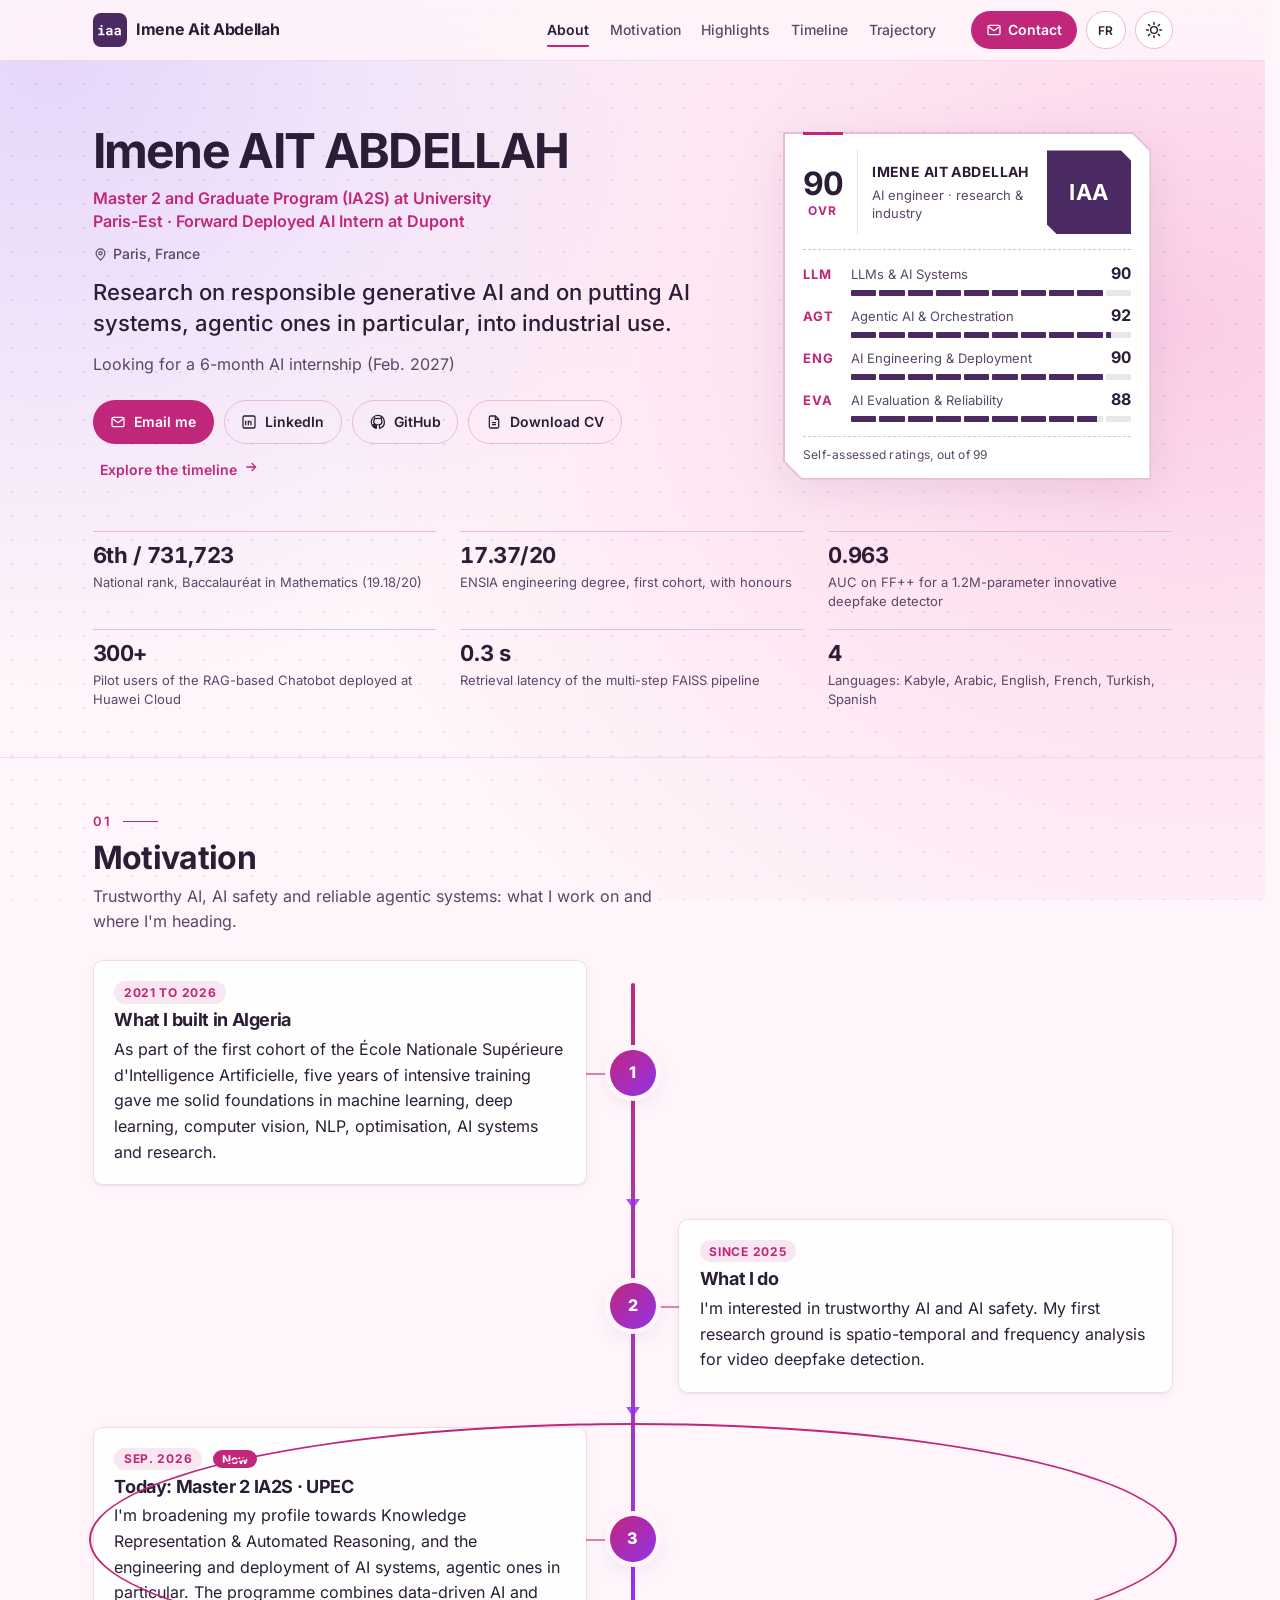
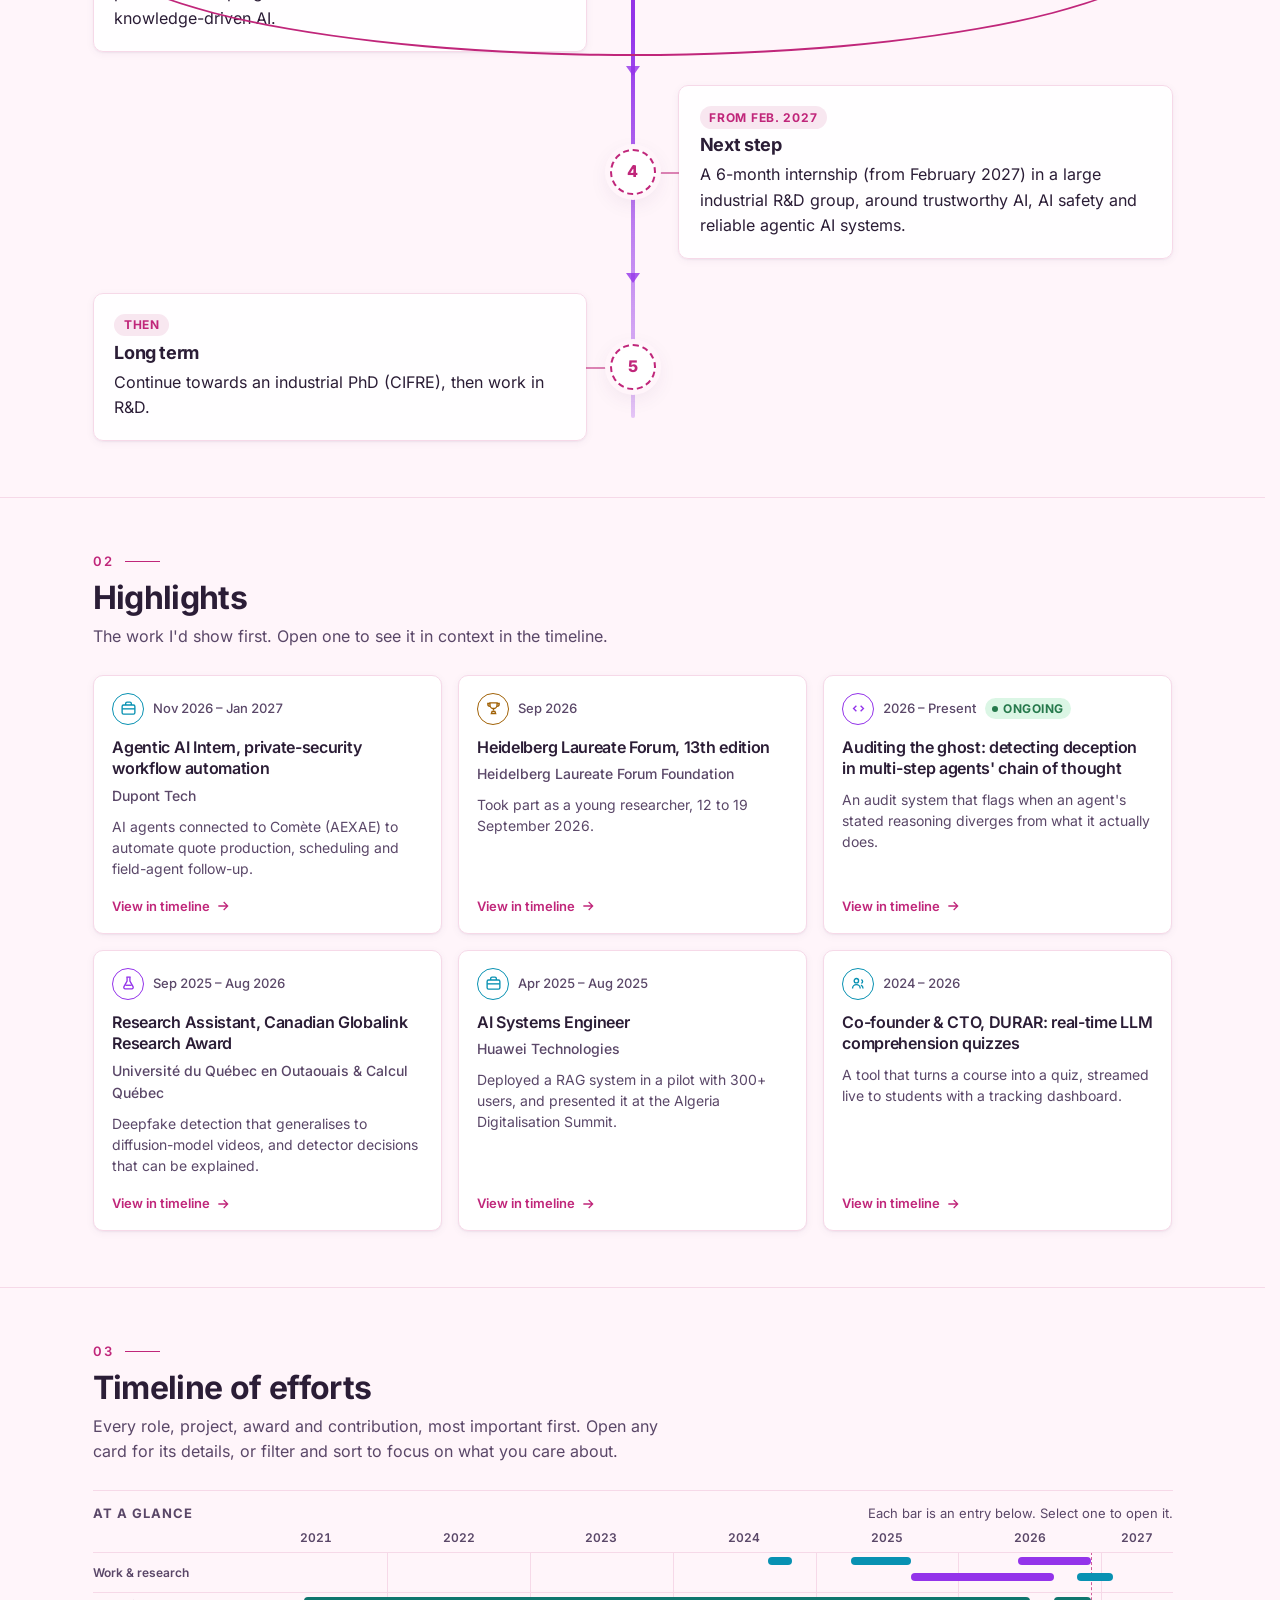
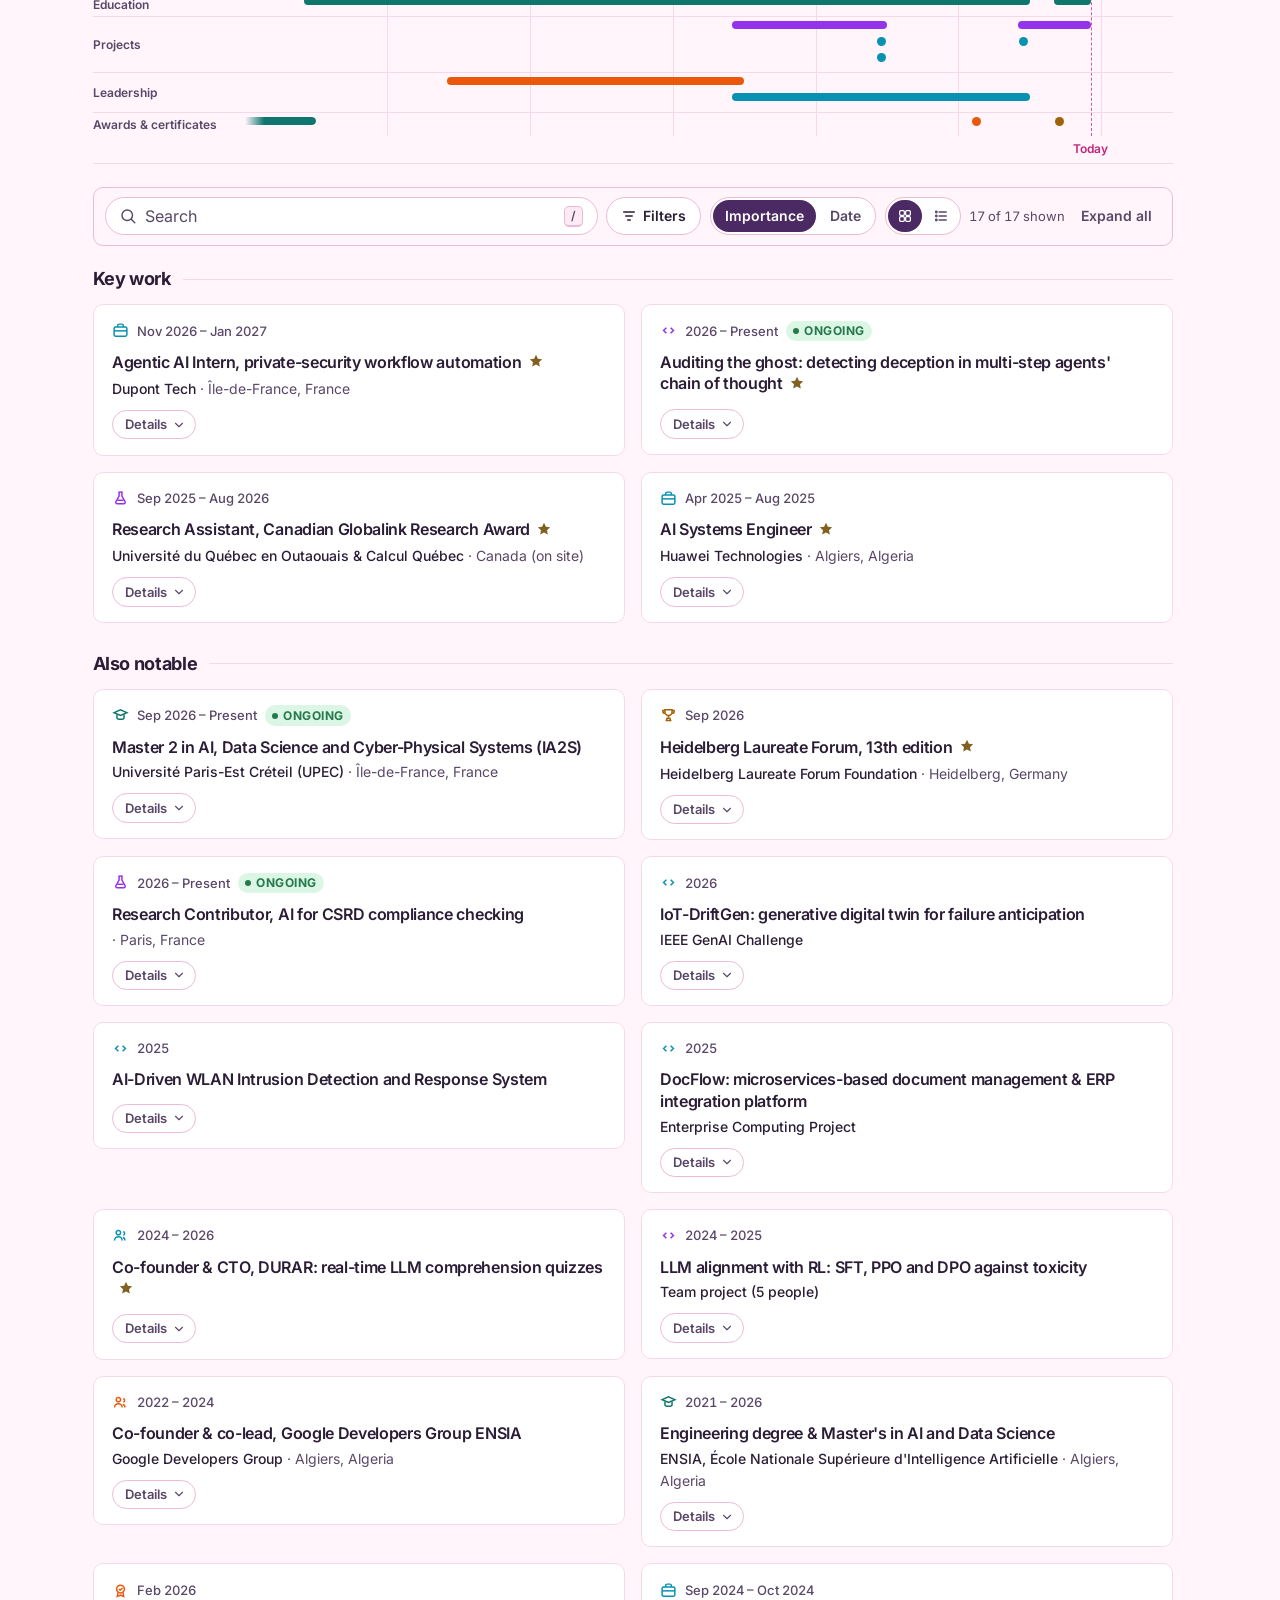
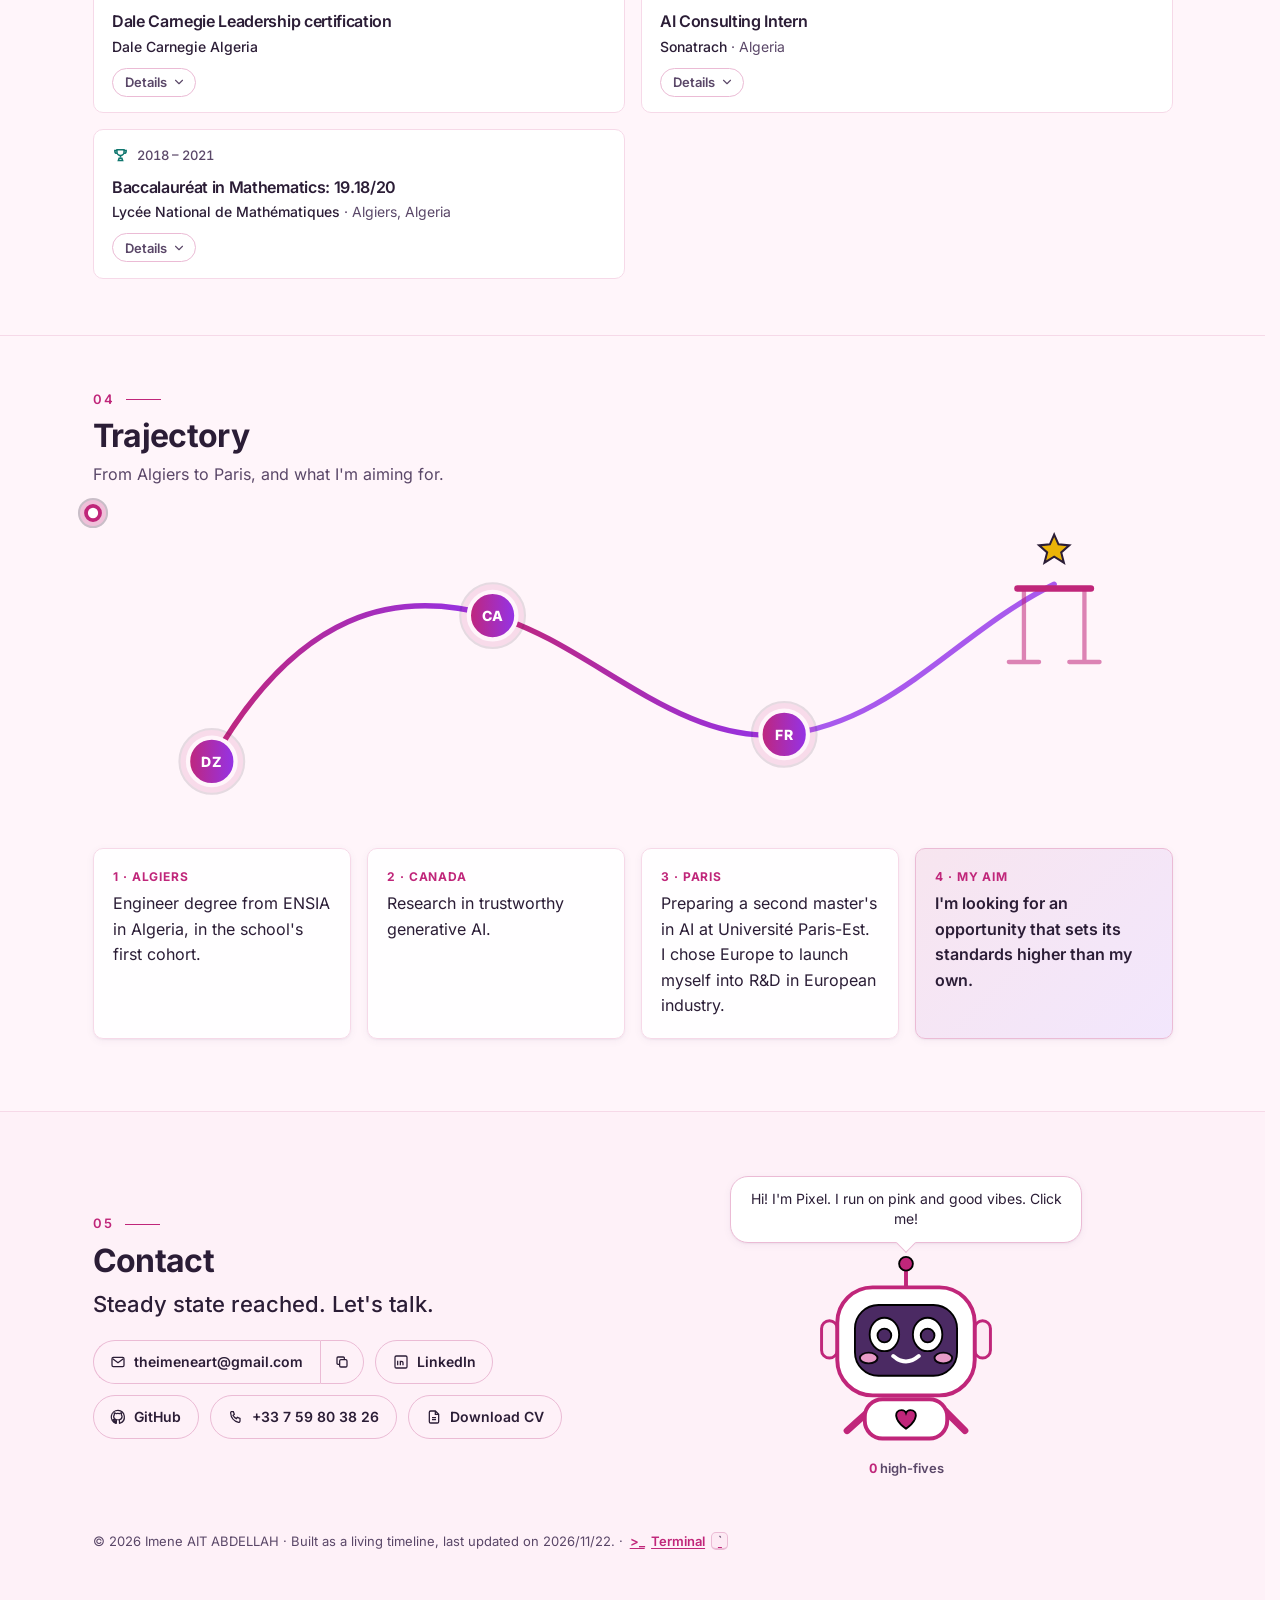
==== index.html @ c581efb2 "first commit" ====
<!DOCTYPE html>
<html lang="en" data-theme="light">
<head>
  <meta charset="UTF-8" />
  <meta name="viewport" content="width=device-width, initial-scale=1.0" />
  <!-- Tab title and search description: written by tools/build.mjs from
       profile.pageTitle / pageDescription in data.js (app.js swaps in the
       French pair when the page is shown in French). -->
  <!-- build:meta -->
  <title>Imene Ait Abdellah · AI Research Engineer</title>
  <meta name="description" content="AI research engineer (Graduate & first Class of @ENSIA) and Master 2 IA2S student at @UPEC, working on visual deceptive AI (Deepfake detection) for social impact, RAG in production and agentic AI for industrial use. Looking for a 6-month internship from February 2027." />
  <!-- /build:meta -->
  <meta name="author" content="Imene Ait Abdellah" />
  <meta name="color-scheme" content="light dark" />
  <meta name="theme-color" id="meta-theme-color" content="#fff5fa" />
  <!-- One indexable URL: the French view (?lang=fr, or a saved preference) is
       the same page translated in place by app.js, so it isn't declared as a
       separate hreflang alternate; its content isn't in the HTML. -->
  <link rel="canonical" href="https://imeneait.github.io/" />

  <!-- Open Graph / link preview (shows when shared with recruiters).
       og:image must be an ABSOLUTE url, because crawlers don't resolve relative paths.
       og-cover.png is made from tools/og-cover.html (see the README). -->
  <meta property="og:type" content="profile" />
  <meta property="og:site_name" content="Imene Ait Abdellah" />
  <meta property="og:url" content="https://imeneait.github.io/" />
  <meta property="og:title" content="Imene Ait Abdellah · AI Engineer,  Master 2 and Graduate Program (IA2S) at University Paris-Est" />
  <meta property="og:description" content="AI engineer working on deepfake detection, RAG in production and agentic AI. An interactive, filterable timeline of research, engineering, leadership and academic work." />
  <meta property="og:image" content="https://imeneait.github.io/assets/images/og-cover.png" />
  <meta property="og:image:width" content="1200" />
  <meta property="og:image:height" content="630" />
  <meta property="og:image:alt" content="Imene Ait Abdellah, AI engineer" />
  <meta property="og:locale" content="en_US" />
  <meta name="twitter:card" content="summary_large_image" />
  <meta name="twitter:title" content="Imene Ait Abdellah · AI Engineer, Master 2 and Graduate Program (IA2S) at University Paris-Est" />
  <meta name="twitter:description" content="AI engineer working on deepfake detection, RAG in production and agentic AI. An interactive, filterable timeline of research, engineering, leadership and academic work." />
  <meta name="twitter:image" content="https://imeneait.github.io/assets/images/og-cover.png" />

  <!-- Structured data for search engines (schema.org Person, WebSite and
       ProfilePage), written by tools/build.mjs from data.js -->
  <!-- build:jsonld -->
  <script type="application/ld+json">
  {
    "@context": "https://schema.org",
    "@graph": [
      {
        "@type": "WebSite",
        "@id": "https://imeneait.github.io/#website",
        "url": "https://imeneait.github.io/",
        "name": "Imene Ait Abdellah",
        "description": "AI engineer (ENSIA, first cohort) and Master 2 IA2S student at Université Paris-Est, working on deepfake detection, RAG in production and agentic AI. Looking for a 6-month internship from February 2027.",
        "inLanguage": "en",
        "publisher": {
          "@id": "https://imeneait.github.io/#person"
        }
      },
      {
        "@type": "ProfilePage",
        "@id": "https://imeneait.github.io/#profile",
        "url": "https://imeneait.github.io/",
        "name": "Imene Ait Abdellah · AI Research Engineer"
        "inLanguage": "en",
        "isPartOf": {
          "@id": "https://imeneait.github.io/#website"
        },
        "mainEntity": {
          "@id": "https://imeneait.github.io/#person"
        },
        "dateModified": "2026-11-22T00:00:00+01:00"
      },
      {
        "@type": "Person",
        "@id": "https://imeneait.github.io/#person",
        "name": "Imene Ait Abdellah",
        "url": "https://imeneait.github.io/",
        "image": "https://imeneait.github.io/assets/images/profile.jpg",
        "jobTitle": "Early Career AI research Engineer with big ambitions, giant dreams",
        "description": "Research on responsible generative AI and on putting AI systems, agentic ones in particular, into industrial use. Deepfake detection, production RAG pipelines and auditing of multi-step agents.",
        "email": "mailto:theimeneart@gmail.com",
        "telephone": "+33 7 59 80 38 26",
        "address": {
          "@type": "PostalAddress",
          "addressLocality": "Paris",
          "addressCountry": "France"
        },
        "alumniOf": [
          {
            "@type": "EducationalOrganization",
            "name": "Université Paris-Est Créteil (UPEC)"
          },
          {
            "@type": "EducationalOrganization",
            "name": "ENSIA, École Nationale Supérieure d'Intelligence Artificielle"
          }
        ],
        "knowsAbout": [
          "LLM fine-tuning (SFT, LoRA/QLoRA)",
          "RL for LLMs (GRPO, PPO, DPO, RLHF, reward functions)",
          "Hugging Face (TRL, PEFT, Transformers)",
          "Few-shot & zero-shot learning",
          "Transfer learning",
          "LangChain",
          "LangGraph",
          "MCP",
          "Self-correction",
          "Azure AI",
          "LLM-as-a-judge",
          "Benchmarking",
          "AUC-ROC / PR",
          "Business KPIs",
          "Concept drift",
          "Adversarial testing",
          "Python",
          "PyTorch",
          "Java",
          "C++/CUDA",
          "Kubernetes",
          "Docker",
          "GitHub Actions",
          "GitLab CI",
          "Hadoop",
          "SQL",
          "MLflow"
        ],
        "sameAs": [
          "https://www.linkedin.com/in/imene-ait-abdellah",
          "https://github.com/imeneait"
        ]
      }
    ]
  }
  </script>
  <!-- /build:jsonld -->

  <!-- Inline SVG favicon (no external file needed): the same "iaa" mark as the header -->
  <link rel="icon" href="data:image/svg+xml,%3Csvg xmlns='http://www.w3.org/2000/svg' viewBox='0 0 100 100'%3E%3Crect width='100' height='100' rx='22' fill='%231b2a4a'/%3E%3Ctext x='50' y='63' font-family='Consolas,Menlo,monospace' font-size='36' font-weight='700' fill='%23ffffff' text-anchor='middle'%3EIAA%3C/text%3E%3C/svg%3E" />

  <!-- Fonts: Roboto Mono (headings, numbers, labels) and Roboto (body text),
       self-hosted in assets/fonts/ (declared in styles.css). Preloading them
       lets the text settle on the right font sooner. -->
  <link rel="preload" href="assets/fonts/inter-latin-wght.woff2" as="font" type="font/woff2" crossorigin />

  <link rel="stylesheet" href="assets/css/styles.css" />

  <!-- Set saved theme before first paint to avoid a flash. Also marks the page
       as scripted: "js" hides the controls that need JavaScript only when it's
       off, and "app-pending" keeps the page body unpainted until app.js has
       rendered it (no layout shift; app.js removes it, styles.css has a 3s
       backstop). -->
  <script>
    (function () {
      document.documentElement.classList.add("js", "app-pending");
      try {
        var t = localStorage.getItem("theme") ||
          (window.matchMedia("(prefers-color-scheme: dark)").matches ? "dark" : "light");
        document.documentElement.setAttribute("data-theme", t);
        var m = document.getElementById("meta-theme-color");
        if (m) m.setAttribute("content", t === "dark" ? "#0d1220" : "#fff5fa");
      } catch (e) {}
    })();
  </script>

  <!-- Intro splash (#splash, first thing in <body>): decided here, before first
       paint, so the page never flashes before it. It plays on the first page
       view of a browser session only, never under reduced motion, never for
       crawlers, and never without JavaScript (it stays [hidden]). The timers
       below are the hard stop: the splash is gone after 4s whatever else fails. -->
  <script>
    (function () {
      var d = document.documentElement, ended = false;
      try {
        if (sessionStorage.getItem("ecs-intro") ||
            window.matchMedia("(prefers-reduced-motion: reduce)").matches ||
            document.visibilityState === "hidden" ||
            /bot|crawl|spider|slurp|preview|lighthouse|pagespeed|headless/i.test(navigator.userAgent)) return;
        sessionStorage.setItem("ecs-intro", "1");
      } catch (e) { return; }   // no session storage: skip it rather than replay it on every page
      d.classList.add("splash-on");
      function cleanup() {
        d.classList.remove("splash-on", "splash-out", "splash-flying");
        var held = document.querySelectorAll("[data-splash-inert]");
        for (var i = 0; i < held.length; i++) { held[i].inert = false; held[i].removeAttribute("data-splash-inert"); }
        var s = document.getElementById("splash");
        if (s && s.parentNode) s.parentNode.removeChild(s);
      }
      // Ends the intro: at once (now), by flying the mark into the header
      // (`fly` is part 2's flight, about .75s; it returns false if it can't
      // run), or with a short fade (about .45s). app.js listens for
      // "ecs:intro-end" to deal the player card in.
      window.ecsIntroEnd = function (now, fly) {
        if (ended) { if (now) cleanup(); return; }
        ended = true;
        var s = document.getElementById("splash"), flying = false;
        d.classList.add("splash-out");
        if (!now && s && fly) { try { flying = !!fly(cleanup); } catch (e) {} }
        try { document.dispatchEvent(new CustomEvent("ecs:intro-end", { detail: { flying: flying } })); } catch (e) {}
        if (flying) return;
        if (now || !s) { cleanup(); return; }
        s.classList.add("is-leaving");
        setTimeout(cleanup, 450);
      };
      setTimeout(function () { try { window.ecsIntroEnd(true); } catch (e) {} cleanup(); }, 4000);
    })();
  </script>
</head>
<body class="page-home">
  <!-- Intro splash: "ecs" in Roboto Mono Bold, as vector outlines (so it can't
       flash a fallback font), drawn, filled and extruded by CSS (styles.css,
       "Intro splash"), then flown into the header's brand mark (the script at
       the end of <body>). Removed from the page once it has played. -->
  <div class="splash" id="splash" role="img" aria-label="Imene Ait Abdellah" hidden>
    <div class="sp-bg" aria-hidden="true"></div>
    <svg class="sp-art" viewBox="-31 -18 368 172" aria-hidden="true" focusable="false">
      <defs>
        <path id="sp-e" pathLength="1" d="M17.9 22V40.9H43.5V93.2H17.9V112H91.2V93.2H66.9V22ZM41.8 -1Q41.8 1.6 42.8 3.9Q43.8 6.2 45.5 7.8Q47.2 9.4 49.7 10.4Q52.2 11.3 55.1 11.3Q61.3 11.3 64.9 7.8Q68.5 4.4 68.5 -1Q68.5 -6.4 64.9 -9.9Q61.3 -13.4 55.1 -13.4Q52.2 -13.4 49.7 -12.4Q47.2 -11.5 45.5 -9.9Q43.8 -8.3 42.8 -6Q41.8 -3.7 41.8 -1Z"/>
        <path id="sp-c" pathLength="1" d="M170.2 112H193.6V110.6Q191.9 107.2 191 102.4Q190.1 97.7 190.1 90.5V51.9Q190.1 44 187.2 38.1Q184.2 32.1 179.1 28.2Q173.9 24.3 166.9 22.3Q159.9 20.3 151.7 20.3Q142.7 20.3 135.6 22.6Q128.6 24.9 123.8 28.8Q118.9 32.7 116.3 37.9Q113.8 43 113.8 48.8H136.9Q136.9 46.4 137.6 44.4Q138.3 42.4 139.8 41Q141.5 39.4 144.1 38.5Q146.8 37.6 150.5 37.6Q154.6 37.6 157.7 38.7Q160.9 39.7 162.9 41.6Q164.9 43.5 165.9 46Q166.9 48.5 166.9 51.7V57H154Q144.1 57 136.4 58.8Q128.7 60.6 123.4 64Q117.6 67.7 114.7 73.5Q111.8 79.3 111.8 86.8Q111.8 92.6 114.1 97.6Q116.5 102.5 120.6 106.1Q124.8 109.7 130.5 111.7Q136.3 113.7 143.2 113.7Q147.5 113.7 151.1 112.9Q154.8 112.1 157.9 110.7Q160.9 109.3 163.4 107.5Q165.9 105.7 167.8 103.6Q168.2 106 168.8 108.2Q169.4 110.3 170.2 112ZM148.1 95.8Q144.9 95.8 142.4 95Q140 94.2 138.3 92.9Q136.7 91.5 135.8 89.4Q134.9 87.4 134.9 85Q134.9 81.9 136.1 79.3Q137.2 76.6 139.7 74.7Q142.1 72.9 145.9 71.9Q149.7 70.8 155.1 70.8H166.9V86.3Q165.9 88 164.2 89.7Q162.4 91.5 160 92.8Q157.6 94.1 154.6 94.9Q151.6 95.8 148.1 95.8Z"/>
        <path id="sp-s" pathLength="1" d="M272.4 112H295.9V110.6Q294.1 107.2 293.2 102.4Q292.3 97.7 292.3 90.5V51.9Q292.3 44 289.4 38.1Q286.5 32.1 281.3 28.2Q276.2 24.3 269.1 22.3Q262.1 20.3 253.9 20.3Q244.9 20.3 237.9 22.6Q230.8 24.9 226 28.8Q221.1 32.7 218.6 37.9Q216 43 216 48.8H239.1Q239.1 46.4 239.8 44.4Q240.6 42.4 242.1 41Q243.7 39.4 246.4 38.5Q249 37.6 252.7 37.6Q256.9 37.6 260 38.7Q263.1 39.7 265.2 41.6Q267.2 43.5 268.2 46Q269.2 48.5 269.2 51.7V57H256.3Q246.3 57 238.6 58.8Q230.9 60.6 225.7 64Q219.8 67.7 216.9 73.5Q214 79.3 214 86.8Q214 92.6 216.3 97.6Q218.7 102.5 222.8 106.1Q227 109.7 232.8 111.7Q238.6 113.7 245.5 113.7Q249.7 113.7 253.4 112.9Q257 112.1 260.1 110.7Q263.1 109.3 265.6 107.5Q268.1 105.7 270 103.6Q270.4 106 271 108.2Q271.6 110.3 272.4 112ZM250.4 95.8Q247.1 95.8 244.7 95Q242.2 94.2 240.6 92.9Q238.9 91.5 238 89.4Q237.1 87.4 237.1 85Q237.1 81.9 238.3 79.3Q239.5 76.6 241.9 74.7Q244.3 72.9 248.1 71.9Q252 70.8 257.4 70.8H269.2V86.3Q268.2 88 266.4 89.7Q264.7 91.5 262.3 92.8Q259.9 94.1 256.9 94.9Q253.9 95.8 250.4 95.8Z"/>
        <g id="sp-word"><use href="#sp-e"/><use href="#sp-c"/><use href="#sp-s"/></g>
        <clipPath id="sp-clip"><use href="#sp-e"/><use href="#sp-c"/><use href="#sp-s"/></clipPath>
        <linearGradient id="sp-face-grad" x1="0" y1="0" x2=".25" y2="1">
          <stop class="sp-stop-hi" offset=".12"/><stop class="sp-stop-lo" offset=".85"/>
        </linearGradient>
        <linearGradient id="sp-sheen-grad" x1="0" y1="0" x2="1" y2="0">
          <stop class="sp-sheen-edge" offset="0"/><stop class="sp-sheen-mid" offset=".5"/><stop class="sp-sheen-edge" offset="1"/>
        </linearGradient>
        <radialGradient id="sp-floor-grad">
          <stop class="sp-floor-in" offset="0"/><stop class="sp-floor-out" offset="1"/>
        </radialGradient>
      </defs>
      <ellipse class="sp-floor" cx="153" cy="134" rx="182" ry="11"/>
      <g class="sp-depth">
        <use href="#sp-word" style="--i:11"/><use href="#sp-word" style="--i:10"/><use href="#sp-word" style="--i:9"/>
        <use href="#sp-word" style="--i:8"/><use href="#sp-word" style="--i:7"/><use href="#sp-word" style="--i:6"/>
        <use href="#sp-word" style="--i:5"/><use href="#sp-word" style="--i:4"/><use href="#sp-word" style="--i:3"/>
        <use href="#sp-word" style="--i:2"/><use href="#sp-word" style="--i:1"/>
      </g>
      <g clip-path="url(#sp-clip)">
        <g class="sp-rise"><path class="sp-wave" fill="url(#sp-face-grad)" d="M-30 0q15-7 30 0t30 0t30 0t30 0t30 0t30 0t30 0t30 0t30 0t30 0t30 0t30 0t30 0t30 0t30 0t30 0t30 0t30 0V144H-30Z"/></g>
        <rect class="sp-sheen" x="-60" y="-20" width="46" height="160"/>
      </g>
      <g class="sp-line"><use href="#sp-e"/><use href="#sp-c"/><use href="#sp-s"/></g>
    </svg>
    <div class="sp-name" data-text="Imene Ait Abdellah" aria-hidden="true"></div>
  </div>

  <a class="skip-link" href="#timeline" data-i18n="skip">Skip to timeline</a>

  <!-- ============================= HEADER ============================= -->
  <header class="site-header" id="top">
    <div class="wrap header-inner">
      <a class="brand" href="#top">
        <!-- the "ecs" mark: the same vector letters as the intro, which lands here -->
        <span class="brand-mark" aria-hidden="true"><svg viewBox="0 -14 307 128" focusable="false"><path d="M17.9 22V40.9H43.5V93.2H17.9V112H91.2V93.2H66.9V22ZM41.8 -1Q41.8 1.6 42.8 3.9Q43.8 6.2 45.5 7.8Q47.2 9.4 49.7 10.4Q52.2 11.3 55.1 11.3Q61.3 11.3 64.9 7.8Q68.5 4.4 68.5 -1Q68.5 -6.4 64.9 -9.9Q61.3 -13.4 55.1 -13.4Q52.2 -13.4 49.7 -12.4Q47.2 -11.5 45.5 -9.9Q43.8 -8.3 42.8 -6Q41.8 -3.7 41.8 -1Z M170.2 112H193.6V110.6Q191.9 107.2 191 102.4Q190.1 97.7 190.1 90.5V51.9Q190.1 44 187.2 38.1Q184.2 32.1 179.1 28.2Q173.9 24.3 166.9 22.3Q159.9 20.3 151.7 20.3Q142.7 20.3 135.6 22.6Q128.6 24.9 123.8 28.8Q118.9 32.7 116.3 37.9Q113.8 43 113.8 48.8H136.9Q136.9 46.4 137.6 44.4Q138.3 42.4 139.8 41Q141.5 39.4 144.1 38.5Q146.8 37.6 150.5 37.6Q154.6 37.6 157.7 38.7Q160.9 39.7 162.9 41.6Q164.9 43.5 165.9 46Q166.9 48.5 166.9 51.7V57H154Q144.1 57 136.4 58.8Q128.7 60.6 123.4 64Q117.6 67.7 114.7 73.5Q111.8 79.3 111.8 86.8Q111.8 92.6 114.1 97.6Q116.5 102.5 120.6 106.1Q124.8 109.7 130.5 111.7Q136.3 113.7 143.2 113.7Q147.5 113.7 151.1 112.9Q154.8 112.1 157.9 110.7Q160.9 109.3 163.4 107.5Q165.9 105.7 167.8 103.6Q168.2 106 168.8 108.2Q169.4 110.3 170.2 112ZM148.1 95.8Q144.9 95.8 142.4 95Q140 94.2 138.3 92.9Q136.7 91.5 135.8 89.4Q134.9 87.4 134.9 85Q134.9 81.9 136.1 79.3Q137.2 76.6 139.7 74.7Q142.1 72.9 145.9 71.9Q149.7 70.8 155.1 70.8H166.9V86.3Q165.9 88 164.2 89.7Q162.4 91.5 160 92.8Q157.6 94.1 154.6 94.9Q151.6 95.8 148.1 95.8Z M272.4 112H295.9V110.6Q294.1 107.2 293.2 102.4Q292.3 97.7 292.3 90.5V51.9Q292.3 44 289.4 38.1Q286.5 32.1 281.3 28.2Q276.2 24.3 269.1 22.3Q262.1 20.3 253.9 20.3Q244.9 20.3 237.9 22.6Q230.8 24.9 226 28.8Q221.1 32.7 218.6 37.9Q216 43 216 48.8H239.1Q239.1 46.4 239.8 44.4Q240.6 42.4 242.1 41Q243.7 39.4 246.4 38.5Q249 37.6 252.7 37.6Q256.9 37.6 260 38.7Q263.1 39.7 265.2 41.6Q267.2 43.5 268.2 46Q269.2 48.5 269.2 51.7V57H256.3Q246.3 57 238.6 58.8Q230.9 60.6 225.7 64Q219.8 67.7 216.9 73.5Q214 79.3 214 86.8Q214 92.6 216.3 97.6Q218.7 102.5 222.8 106.1Q227 109.7 232.8 111.7Q238.6 113.7 245.5 113.7Q249.7 113.7 253.4 112.9Q257 112.1 260.1 110.7Q263.1 109.3 265.6 107.5Q268.1 105.7 270 103.6Q270.4 106 271 108.2Q271.6 110.3 272.4 112ZM250.4 95.8Q247.1 95.8 244.7 95Q242.2 94.2 240.6 92.9Q238.9 91.5 238 89.4Q237.1 87.4 237.1 85Q237.1 81.9 238.3 79.3Q239.5 76.6 241.9 74.7Q244.3 72.9 248.1 71.9Q252 70.8 257.4 70.8H269.2V86.3Q268.2 88 266.4 89.7Q264.7 91.5 262.3 92.8Q259.9 94.1 256.9 94.9Q253.9 95.8 250.4 95.8Z"/></svg></span>
        <span class="brand-name">Imene&nbsp;Ait&nbsp;Abdellah</span>
      </a>
      <!-- section links: inline on wide screens, a drop-down behind #menu-toggle on phones -->
      <nav class="site-nav" id="site-nav" aria-label="Sections" data-i18n-aria="nav_label">
        <a href="#about" data-i18n="nav_about">About</a>
        <a href="#motivation" data-i18n="nav_motivation">Motivation</a>
        <a href="#highlights" data-i18n="nav_highlights">Highlights</a>
        <a href="#timeline" data-i18n="nav_timeline">Timeline</a>
        <a href="#trajectory" data-i18n="nav_journey">Trajectory</a>
      </nav>
      <div class="header-actions">
        <a class="btn btn-primary btn-sm header-contact" href="#contact" id="header-contact">
          <svg viewBox="0 0 24 24" width="16" height="16" aria-hidden="true"><rect x="3" y="5" width="18" height="14" rx="2"/><path d="M4 7l8 6 8-6"/></svg>
          <span data-i18n="contact_btn">Contact</span>
        </a>
        <!-- accessible name and title are set by app.js and start with the visible "FR" / "EN" -->
        <button class="lang-toggle" id="lang-toggle" type="button" aria-label="FR, switch to French" title="FR, switch to French">
          <span id="lang-label">FR</span>
        </button>
        <button class="theme-toggle" id="theme-toggle" type="button" aria-label="Toggle dark / light" title="Toggle dark / light" data-i18n-aria="theme_toggle" data-i18n-title="theme_toggle">
          <svg class="icon-sun" viewBox="0 0 24 24" width="18" height="18" aria-hidden="true"><circle cx="12" cy="12" r="4.5"/><path d="M12 2v2.5M12 19.5V22M2 12h2.5M19.5 12H22M4.6 4.6l1.8 1.8M17.6 17.6l1.8 1.8M19.4 4.6l-1.8 1.8M6.4 17.6l-1.8 1.8" stroke-linecap="round"/></svg>
          <svg class="icon-moon" viewBox="0 0 24 24" width="18" height="18" aria-hidden="true"><path d="M20 14.5A8 8 0 1 1 9.5 4a6.5 6.5 0 0 0 10.5 10.5z"/></svg>
        </button>
        <button class="menu-toggle" id="menu-toggle" type="button" aria-expanded="false" aria-controls="site-nav" aria-label="Menu" title="Menu" data-i18n-aria="menu" data-i18n-title="menu">
          <svg viewBox="0 0 24 24" width="18" height="18" aria-hidden="true"><path d="M4 7h16M4 12h16M4 17h16" stroke-linecap="round"/></svg>
        </button>
      </div>
    </div>
  </header>

  <main>
    <!-- ============================= HERO ============================= -->
    <!-- The "build:NAME" regions on this page hold a static copy of the
         data.js content (name, role, figures, every timeline entry, skills,
         contact links), written by tools/build.mjs, for search engines, link
         previews and visitors without JavaScript. app.js replaces each one
         with the interactive version. Don't edit inside them: edit data.js and
         run `node tools/build.mjs`. -->
    <section class="hero" id="about">
      <!-- the rover that maps the hero and drives where you point (assets/js/rover.js) -->
      <canvas class="hero-fx" id="hero-fx" aria-hidden="true"></canvas>
      <div class="wrap hero-inner">
        <div class="hero-text">
          <!-- build:hero -->
          <h1 class="hero-name" id="hero-name">Imene AIT ABDELLAH</h1>
          <p class="hero-role" id="hero-role">Master 2 and Graduate Program AI student (IA2S) at University Paris-Est</p>
          <p class="hero-loc" id="hero-loc"><span>Paris, France</span></p>
          <p class="hero-tagline" id="hero-tagline">Research on responsible generative AI and on putting AI systems, agentic ones in particular, into industrial use.</p>
          <p class="hero-summary" id="hero-summary">Deepfake detection, production RAG pipelines and auditing of multi-step agents.</p>
          <div class="hero-cta" id="hero-cta">
            <a class="btn btn-primary" href="mailto:theimeneart@gmail.com">Email me</a>
            <a class="btn btn-ghost" href="https://www.linkedin.com/in/imene-ait-abdellah" rel="me">LinkedIn</a>
            <a class="btn btn-ghost" href="https://github.com/imeneait" rel="me">GitHub</a>
          </div>
          <!-- /build:hero -->
        </div>
        <div class="hero-visual">
          <!-- "player card": photo, name, position and the rated skill groups,
               built by app.js from profile + skills (`rating`, `abbr`) in data.js -->
          <figure class="pcard" id="player-card" hidden></figure>
        </div>
        <ul class="hero-stats" id="hero-stats" aria-label="Key figures" data-i18n-aria="stats_label">
          <!-- build:stats -->
          <li><span class="stat-value">6th / 731,723</span><span class="stat-label">National rank, Baccalauréat in Mathematics (19.18/20)</span></li>
          <li><span class="stat-value">17.37/20</span><span class="stat-label">ENSIA engineering degree, first cohort, with honours</span></li>
          <li><span class="stat-value">0.963</span><span class="stat-label">AUC on FF++ for a 1.2M-parameter deepfake detector</span></li>
          <li><span class="stat-value">300+</span><span class="stat-label">Pilot users of the RAG deployed at Huawei</span></li>
          <li><span class="stat-value">0.3 s</span><span class="stat-label">Retrieval latency of the multi-step FAISS pipeline</span></li>
          <li><span class="stat-value">4</span><span class="stat-label">Languages: Kabyle, Arabic, English, French</span></li>
          <!-- /build:stats -->
        </ul>
      </div>
    </section>

    <!-- ========================== MOTIVATION ========================== -->
    <section class="motivation-section" id="motivation">
      <div class="wrap">
        <div class="section-head">
          <h2 data-i18n="mo_h">Motivation</h2>
          <p class="section-sub" data-i18n="mo_sub">Trustworthy AI, AI safety and reliable agentic systems: what I work on and where I'm heading.</p>
        </div>
        <ol class="mo-flow" id="mo-flow" aria-label="Path, in chronological order" data-i18n-aria="mo_flow">
          <li class="mo-node">
            <span class="mo-dot" aria-hidden="true">1</span>
            <article class="mo-card">
              <span class="mo-when" data-i18n="mo_d1">2021 to 2026</span>
              <h3 data-i18n="mo3_h">What I built in Algeria</h3>
              <p data-i18n="mo3_p">As part of the first cohort of the École Nationale Supérieure d'Intelligence Artificielle, five years of intensive training gave me solid foundations in machine learning, deep learning, computer vision, NLP, optimisation, AI systems and research.</p>
            </article>
          </li>
          <li class="mo-node">
            <span class="mo-dot" aria-hidden="true">2</span>
            <article class="mo-card">
              <span class="mo-when" data-i18n="mo_d2">Since 2025</span>
              <h3 data-i18n="mo1_h">What I do</h3>
              <p data-i18n="mo1_p">I'm interested in trustworthy AI and AI safety. My first research ground is spatio-temporal and frequency analysis for video deepfake detection.</p>
            </article>
          </li>
          <li class="mo-node is-now">
            <span class="mo-dot" aria-hidden="true">3</span>
            <article class="mo-card">
              <span class="mo-when" data-i18n="mo_d3">Sep. 2026</span> <span class="mo-now" data-i18n="mo_now">Now</span>
              <h3 data-i18n="mo4_h">Today: Master 2 and Graduate Program AI student (IA2S) at University Paris-Est</h3>
              <p data-i18n="mo4_p">I'm broadening my profile towards Knowledge Representation &amp; Automated Reasoning, and the engineering and deployment of AI systems, agentic ones in particular. The programme combines data-driven AI and knowledge-driven AI.</p>
            </article>
          </li>
          <li class="mo-node is-future">
            <span class="mo-dot" aria-hidden="true">4</span>
            <article class="mo-card">
              <span class="mo-when" data-i18n="mo_d4">From Feb. 2027</span>
              <h3 data-i18n="mo2_l1">Next step</h3>
              <p data-i18n="mo2_p1">A 6-month internship (from February 2027) in a large industrial R&amp;D group, around responsible AI, AI safety and reliable agentic AI systems.</p>
            </article>
          </li>
          <li class="mo-node is-future">
            <span class="mo-dot" aria-hidden="true">5</span>
            <article class="mo-card">
              <span class="mo-when" data-i18n="mo_d5">Then</span>
              <h3 data-i18n="mo2_l2">Long term</h3>
              <p data-i18n="mo2_p2">Continue towards an industrial PhD (CIFRE), then work in R&amp;D.</p>
            </article>
          </li>
        </ol>
      </div>
    </section>

    <!-- ========================== HIGHLIGHTS ========================== -->
    <!-- Tiles for every `featured` entry in data.js, rendered by app.js -->
    <section class="highlights-section" id="highlights" hidden>
      <div class="wrap">
        <div class="section-head">
          <h2 data-i18n="hl_h">Highlights</h2>
          <p class="section-sub" data-i18n="hl_sub">The work I'd show first. Open one to see it in context in the timeline.</p>
        </div>
        <div class="hl-grid" id="highlights-grid"></div>
      </div>
    </section>

    <!-- =========================== TIMELINE =========================== -->
    <section class="timeline-section" id="timeline">
      <div class="wrap">
        <div class="section-head">
          <h2 data-i18n="timeline_h">Timeline of efforts</h2>
          <p class="section-sub" data-i18n="timeline_sub">Every role, project, award and contribution, most important first. Open any card for its details, or filter and sort to focus on what you care about.</p>
        </div>

        <!-- Career map: every entry as a bar in its lane, rendered by app.js.
             A visual shortcut into the list below (which carries the same
             content accessibly), so it's hidden from assistive tech and kept
             out of the tab order. -->
        <div class="map" id="career-map" aria-hidden="true">
          <div class="map-head">
            <h3 class="map-title" data-i18n="map_h">At a glance</h3>
            <span class="map-hint" data-i18n="map_hint">Each bar is an entry below. Select one to open it.</span>
          </div>
          <div class="map-frame">
            <div class="map-scroll" tabindex="-1"><div class="map-inner" id="map-inner"></div></div>
            <span class="map-edge is-left" id="map-edge-left" hidden></span>
            <span class="map-edge is-right" id="map-edge-right" hidden></span>
          </div>
          <div class="map-tip" id="map-tip" hidden></div>
        </div>

        <!-- Controls: one sticky line (search, filters, sort, view, count);
             the category chips sit in the Filters panel below it -->
        <div class="controls" role="region" aria-label="Filter the timeline" data-i18n-aria="controls_label">
          <div class="controls-row">
            <label class="search" for="search">
              <span class="sr-only" data-i18n="search_label">Search the timeline (roles, tech, organisations)</span>
              <svg viewBox="0 0 24 24" width="18" height="18" aria-hidden="true"><circle cx="11" cy="11" r="7"/><path d="M21 21l-4.3-4.3" stroke-linecap="round"/></svg>
              <input type="search" id="search" placeholder="Search" data-i18n-ph="search_ph" autocomplete="off" />
              <kbd class="search-kbd" aria-hidden="true">/</kbd>
            </label>
            <button class="ctl-btn" id="filters-toggle" type="button" aria-expanded="false" aria-controls="filters-panel">
              <svg viewBox="0 0 24 24" width="16" height="16" aria-hidden="true"><path d="M4 6h16M7 12h10M10 18h4" stroke-linecap="round"/></svg>
              <span data-i18n="filters">Filters</span>
              <span class="ctl-count" id="filters-count" hidden></span>
            </button>
            <div class="seg" role="group" aria-label="Sort by" data-i18n-aria="sort_label">
              <button class="seg-btn" id="sort-importance" type="button" aria-pressed="true" data-i18n="sort_importance">Importance</button>
              <button class="seg-btn" id="sort-date" type="button" aria-pressed="false" data-i18n="sort_date">Date</button>
            </div>
            <div class="seg" role="group" aria-label="View" data-i18n-aria="view_label">
              <button class="seg-btn seg-ico" id="view-grid" type="button" aria-pressed="true" aria-label="Grid view" title="Grid view" data-i18n-aria="view_grid" data-i18n-title="view_grid">
                <svg viewBox="0 0 24 24" width="16" height="16" aria-hidden="true"><rect x="4" y="4" width="7" height="7" rx="1.5"/><rect x="13" y="4" width="7" height="7" rx="1.5"/><rect x="4" y="13" width="7" height="7" rx="1.5"/><rect x="13" y="13" width="7" height="7" rx="1.5"/></svg>
              </button>
              <button class="seg-btn seg-ico" id="view-list" type="button" aria-pressed="false" aria-label="List view" title="List view" data-i18n-aria="view_list" data-i18n-title="view_list">
                <svg viewBox="0 0 24 24" width="16" height="16" aria-hidden="true"><path d="M9 6h11M9 12h11M9 18h11" stroke-linecap="round"/><circle cx="5" cy="6" r="1.2"/><circle cx="5" cy="12" r="1.2"/><circle cx="5" cy="18" r="1.2"/></svg>
              </button>
            </div>
            <!-- shown while a skill from the Skills section is filtering the list -->
            <button class="qbtn skill-active" id="skill-active" type="button" hidden style="--qc:var(--accent)">
              <span id="skill-active-label"></span>
              <span class="qbtn-x" aria-hidden="true">×</span>
            </button>
            <div class="controls-meta">
              <span id="result-count" class="result-count" aria-live="polite"></span>
              <button class="link-btn expand-all" id="expand-all" type="button" hidden></button>
            </div>
          </div>
          <div class="filters-panel" id="filters-panel" hidden>
            <div class="quick-filters" role="group" aria-label="Quick filters" data-i18n-aria="quick_label">
              <button class="qbtn" id="only-featured" type="button" aria-pressed="false" style="--qc:var(--star)">
                <span class="qbtn-ico" aria-hidden="true"><svg viewBox="0 0 24 24" focusable="false"><path d="M12 2.8l2.8 5.9 6.4.8-4.7 4.4 1.2 6.4L12 17.2l-5.7 3.1 1.2-6.4-4.7-4.4 6.4-.8z"/></svg></span>
                <span data-i18n="featured_only">Highlights</span>
              </button>
              <button class="qbtn" id="only-present" type="button" aria-pressed="false" style="--qc:var(--ok)">
                <span class="qbtn-dot" aria-hidden="true"></span>
                <span data-i18n="present_only">Ongoing</span>
              </button>
              <div class="panel-actions">
                <button class="link-btn" id="select-all" type="button" data-i18n="all">All</button>
                <button class="link-btn" id="clear-all" type="button" data-i18n="none">None</button>
                <button class="link-btn" id="reset" type="button" data-i18n="reset">Reset</button>
              </div>
            </div>
            <div class="filters-hint">
              <span class="filters-hint-line" aria-hidden="true"></span>
              <span data-i18n="filters_hint">Select a category to show or hide it</span>
              <span class="filters-hint-line" aria-hidden="true"></span>
            </div>
            <div class="filters" id="filters" role="group" aria-label="Categories" data-i18n-aria="cats_label"></div>
          </div>
        </div>

        <!-- Timeline renders here (grouped by year, or by importance tier) -->
        <div class="timeline" id="timeline-list">
          <!-- build:timeline -->
          <noscript><p class="tl-static-note">Filters, views and the map need JavaScript. Here is every entry, most important first.</p></noscript>
          <div class="tl-group tl-static" data-group="key">
            <h3 class="tl-tier">Key work</h3>
            <ul class="tl-static-list">
              <li class="tl-static-item">
                <h4>Agentic AI Intern, private-security workflow automation</h4>
                <p class="tl-static-meta"><span>Nov 2026 – Jan 2027</span> · Dupont Tech · Île-de-France, France</p>
                <p>AI agents connected to Comète (AEXAE) to automate quote production, scheduling and field-agent follow-up.</p>
                <ul><li>Production time cut by 70% when replaying 10k+ historical quotes.</li><li>Agents deployed on top of the client&#39;s existing business software.</li></ul>
                <p class="tl-static-tags">Agentic AI · LLM agents · Automation</p>
              </li>
              <li class="tl-static-item">
                <h4>Auditing the ghost: detecting deception in multi-step agents&#39; chain of thought</h4>
                <p class="tl-static-meta"><span>2026 – Present</span></p>
                <p>An audit system that flags when an agent&#39;s stated reasoning diverges from what it actually does.</p>
                <ul><li>Reads execution traces from LangGraph agents through Arize Phoenix.</li><li>Uses Pydantic parsing to catch false compliance.</li></ul>
                <p class="tl-static-tags">AI safety · LangGraph · Arize Phoenix · Pydantic</p>
              </li>
              <li class="tl-static-item">
                <h4>Research Assistant, Canadian Globalink Research Award</h4>
                <p class="tl-static-meta"><span>Sep 2025 – Aug 2026</span> · Université du Québec en Outaouais &amp; Calcul Québec · Canada (on site)</p>
                <p>Deepfake detection that generalises to diffusion-model videos, and detector decisions that can be explained.</p>
                <ul><li>CRAFT: a 3D-CNN with 1.2M parameters that treats facial motion as a 3D frequency signal. AUC 0.963 on FF++ and 0.942 on Celeb-DF v2.</li><li>S-GAT: a signed graph attention network that makes the detector&#39;s decisions interpretable across 11 facial regions.</li></ul>
                <p class="tl-static-tags">Deepfake detection · 3D-CNN · Graph attention · Interpretability</p>
              </li>
              <li class="tl-static-item">
                <h4>AI Systems Engineer</h4>
                <p class="tl-static-meta"><span>Apr 2025 – Aug 2025</span> · Huawei Technologies · Algiers, Algeria</p>
                <p>Deployed a RAG system in a pilot with 300+ users, and presented it at the Algeria Digitalisation Summit.</p>
                <ul><li>RAG built with LlamaIndex on Huawei Cloud: 86% of answers judged relevant.</li><li>Multi-step FAISS retrieval over 2,000+ documents, down to 0.3 s latency, with +12 points of recall@5 validated by relevance benchmarking.</li></ul>
                <p class="tl-static-tags">RAG · LlamaIndex · FAISS · Huawei Cloud</p>
              </li>
            </ul>
          </div>
          <div class="tl-group tl-static" data-group="notable">
            <h3 class="tl-tier">Also notable</h3>
            <ul class="tl-static-list">
              <li class="tl-static-item">
                <h4>Master 2 and Graduate Program in AI, Data Science and Cyber-Physical Systems (IA2S)</h4>
                <p class="tl-static-meta"><span>Sep 2026 – Present</span> · Université Paris-Est (UPEC) · Île-de-France, France</p>
                <p>Master 2 for 2026 to 2027, alongside the internship search for February 2027.</p>
                <p class="tl-static-tags">AI · Cyber-physical systems</p>
              </li>
              <li class="tl-static-item">
                <h4>Heidelberg Laureate Forum, 13th edition</h4>
                <p class="tl-static-meta"><span>Sep 2026</span> · Heidelberg Laureate Forum Foundation · Heidelberg, Germany</p>
                <p>Took part as a young researcher, 12 to 19 September 2026.</p>
                <p class="tl-static-tags">Young researcher · Networking</p>
              </li>
              <li class="tl-static-item">
                <h4>Research Contributor, AI for CSRD compliance checking</h4>
                <p class="tl-static-meta"><span>2026 – Present</span> · Paris, France</p>
                <p>Intelligent agents that read long legal texts and compare them with data from the whole production process.</p>
                <ul><li>Developing agents that read long, complex legal texts, mainly the EU Corporate Sustainability Reporting Directive (CSRD), and compare them with data extracted from all nodes of the production process.</li><li>Approaching compliance checking as an AI safety problem: legal interpretation has to be reliable before anyone can lean on it.</li></ul>
                <p class="tl-static-tags">Agentic AI · CSRD · AI safety · Compliance</p>
              </li>
              <li class="tl-static-item">
                <h4>IoT-DriftGen: generative digital twin for failure anticipation</h4>
                <p class="tl-static-meta"><span>2026</span> · IEEE GenAI Challenge</p>
                <p>A generative twin of an industrial IoT system that anticipates failures with early alerts and drift-aware temporal evaluation.</p>
                <ul><li>Degradation trajectories forecast with a CVAE-LSTM: AUC 0.981, RMSE 0.158.</li></ul>
                <p class="tl-static-tags">Digital twin · CVAE-LSTM · Concept drift · IIoT</p>
              </li>
              <li class="tl-static-item">
                <h4>Dale Carnegie Leadership certification</h4>
                <p class="tl-static-meta"><span>Feb 2026</span> · Dale Carnegie Algeria</p>
                <p>Earned the Dale Carnegie Leadership certification in February 2026.</p>
                <p class="tl-static-tags">Leadership · Communication</p>
              </li>
              <li class="tl-static-item">
                <h4>AI-Driven WLAN Intrusion Detection and Response System</h4>
                <p class="tl-static-meta"><span>2025</span></p>
                <p>An AI intrusion detection system for Wi-Fi networks, based on 802.11 traffic and network behaviour analysis.</p>
                <ul><li>Two-level Random Forest trained on AWID: 98% F1.</li><li>Simulated adversarial scenarios: ARP-spoofing MITM, rogue access point, deauthentication DoS and WPA2 replay.</li><li>Designed a probabilistic blacklist with time-based expiry to reduce false positives.</li></ul>
                <p class="tl-static-tags">Random Forest · AWID · 802.11 · Network security</p>
              </li>
              <li class="tl-static-item">
                <h4>DocFlow: microservices-based document management &amp; ERP integration platform</h4>
                <p class="tl-static-meta"><span>2025</span> · Enterprise Computing Project</p>
                <p>A document-management backend split into microservices, plugged into an Odoo ERP.</p>
                <ul><li>Architected modular microservices for authentication, documents, storage, translation and gateway routing with Spring Boot, REST APIs, PostgreSQL, Kafka, S3-compatible storage, JWT/RBAC and Docker.</li><li>Extended an existing Odoo ERP with a custom DMS module (models, security rules, relational fields, XML views); enforced department-level document access and manager/user permissions.</li><li>Hardened it with unit, integration and end-to-end tests and a CI/CD pipeline, and added database observability with Prometheus, PostgreSQL Exporter and Grafana.</li><li>Integrated the Gemini API as a separate translation service, isolated from the access-control services.</li></ul>
                <p class="tl-static-tags">Spring Boot · Microservices · Kafka · PostgreSQL · Odoo · Docker · CI/CD · Grafana</p>
              </li>
              <li class="tl-static-item">
                <h4>AI Consulting Intern</h4>
                <p class="tl-static-meta"><span>Sep 2024 – Oct 2024</span> · Sonatrach · Algeria</p>
                <p>Characterised lithology from resistivity logs for two mud types (WBM and OBM) to improve drilling-data interpretation.</p>
                <ul><li>Field immersion across 10+ sites, including a data centre, an R&amp;D centre and Hassi Messaoud.</li></ul>
                <p class="tl-static-tags">Well logs · Data analysis · Energy</p>
              </li>
              <li class="tl-static-item">
                <h4>Co-founder &amp; CTO, DURAR: real-time LLM comprehension quizzes</h4>
                <p class="tl-static-meta"><span>2024 – 2026</span></p>
                <p>A tool that turns a course into a quiz, streamed live to students with a tracking dashboard.</p>
                <ul><li>Fine-tuned LLaMA-3, PaddleOCR and LangChain; tested with 120 students; mobile extensions.</li><li>Incubated at ENSIA V2V, then supported by RISE UP Djezzy.</li><li>Co-founded with a team of 6, building an LLM-based teaching assistant.</li></ul>
                <p class="tl-static-tags">LLM fine-tuning · LangChain · PaddleOCR · EdTech</p>
              </li>
              <li class="tl-static-item">
                <h4>LLM alignment with RL: SFT, PPO and DPO against toxicity</h4>
                <p class="tl-static-meta"><span>2024 – 2025</span> · Team project (5 people)</p>
                <p>Comparing SFT, PPO and DPO to detoxify a small language model.</p>
                <ul><li>Cut TinyLlama-1.1B&#39;s toxicity from 0.41 to 0.08 (-80%) on 100 toxic prompts (Detoxify), comparing SFT, PPO (reward 1 - toxicity, target KL 0.02: -44%) and DPO (-10%), fine-tuned with 8-bit LoRA (0.6% of the parameters) on GPU.</li></ul>
                <p class="tl-static-tags">RLHF · PPO · DPO · LoRA · Detoxify</p>
              </li>
              <li class="tl-static-item">
                <h4>Co-founder &amp; co-lead, Google Developers Group ENSIA</h4>
                <p class="tl-static-meta"><span>2022 – 2024</span> · Google Developers Group · Algiers, Algeria</p>
                <p>A STEM community of 20k+ people.</p>
                <ul><li>Founded and co-led a team of 30+ lead members; organised 20+ workshops, seminars and hackathons on AI.</li><li>Grew an audience of 20k+ people through events and online platforms.</li><li>Promoted AgriChallenge, a national event pairing ENSIA&#39;s AI students with Algeria&#39;s Higher School of Agriculture to build plant-classification computer vision on data they collected themselves at the Hamma Garden (Jardin d&#39;Essai du Hamma) in Algiers.</li></ul>
                <p class="tl-static-tags">Community · Leadership · STEM</p>
              </li>
              <li class="tl-static-item">
                <h4>Engineering degree &amp; Master&#39;s in AI and Data Science</h4>
                <p class="tl-static-meta"><span>2021 – 2026</span> · ENSIA, École Nationale Supérieure d&#39;Intelligence Artificielle · Algiers, Algeria</p>
                <p>Graduated with honours (17.37/20) from the school&#39;s first cohort (Bac+5).</p>
                <p class="tl-static-tags">AI · Data science</p>
              </li>
              <li class="tl-static-item">
                <h4>Baccalauréat in Mathematics: 19.18/20</h4>
                <p class="tl-static-meta"><span>2018 – 2021</span> · Lycée National de Mathématiques · Algiers, Algeria</p>
                <p>Ranked 6th out of 731,723 candidates nationally.</p>
                <p class="tl-static-tags">Mathematics</p>
              </li>
            </ul>
          </div>
          <!-- /build:timeline -->
        </div>
        <p class="empty-state" id="empty-state" hidden><span data-i18n="empty">No entries match your filters.</span> <button class="link-btn" id="empty-reset" type="button" data-i18n="empty_reset">Reset filters</button></p>
      </div>
    </section>

    <!-- ============================ TRAJECTORY ============================ -->
    <!-- Replaces the skills grid: a route from Algiers to Canada to Paris, then a
         higher bar. Drawn as you scroll to it (assets/js/fun.js). Decorative. -->
    <section class="journey-section" id="trajectory">
      <div class="wrap">
        <div class="section-head">
          <h2 data-i18n="jr_h">Trajectory</h2>
          <p class="section-sub" data-i18n="jr_sub">From Algiers to Paris, and what I'm aiming for.</p>
        </div>
        <figure class="journey" id="journey" aria-hidden="true">
          <svg viewBox="0 0 1000 290" focusable="false">
            <defs><linearGradient id="jr-grad" x1="0" y1="0" x2="1" y2="0"><stop offset="0" stop-color="#c0267a"/><stop offset="1" stop-color="#9333ea"/></linearGradient></defs>
            <path class="jr-path jr-p1" pathLength="1" d="M110 230C190 90 280 70 370 95"/>
            <path class="jr-path jr-p2" pathLength="1" d="M370 95C460 120 540 215 640 205"/>
            <path class="jr-path jr-p3" pathLength="1" d="M640 205C740 195 800 110 890 66"/>
            <path id="jr-route" d="M110 230C190 90 280 70 370 95C460 120 540 215 640 205C740 195 800 110 890 66" fill="none" stroke="none"/>
            <g class="jr-node" id="jr-n1" style="--d:1"><circle class="jr-halo" cx="110" cy="230" r="30"/><circle class="jr-pin" cx="110" cy="230" r="22"/><text class="jr-letters" x="110" y="235" text-anchor="middle">DZ</text></g>
            <g class="jr-node" id="jr-n2" style="--d:2"><circle class="jr-halo" cx="370" cy="95" r="30"/><circle class="jr-pin" cx="370" cy="95" r="22"/><text class="jr-letters" x="370" y="100" text-anchor="middle">CA</text></g>
            <g class="jr-node" id="jr-n3" style="--d:3"><circle class="jr-halo" cx="640" cy="205" r="30"/><circle class="jr-pin" cx="640" cy="205" r="22"/><text class="jr-letters" x="640" y="210" text-anchor="middle">FR</text></g>
            <g class="jr-node jr-goal" id="jr-n4" style="--d:4">
              <g class="jr-bar"><path class="jr-post" d="M862 70V138M918 70V138M848 138H876M904 138H932"/><path class="jr-rail" d="M856 70H924"/></g>
              <path class="jr-star" d="M890 20l4 9 10 1-7.500 6.500 2.500 9.500-9-5.500-9 5.500 2.500-9.500L876 30l10-1z"/>
            </g>
            <g class="jr-dot"><circle r="13" class="jr-dot-glow"/><circle r="6.500" class="jr-dot-core"/>
              <animateMotion id="jr-move" dur="7s" begin="indefinite" repeatCount="indefinite" calcMode="spline" keyTimes="0;1" keySplines=".45 .05 .55 .95"><mpath href="#jr-route"/></animateMotion></g>
          </svg>
        </figure>
        <ol class="jr-steps">
          <li class="jr-card" data-n="1" style="--i:0"><span class="jr-place" data-i18n="jr1_l">Algiers</span><p data-i18n="jr1_p">Engineer degree from ENSIA in Algeria, in the school's first cohort.</p></li>
          <li class="jr-card" data-n="2" style="--i:1"><span class="jr-place" data-i18n="jr2_l">Canada</span><p data-i18n="jr2_p">Research in trustworthy generative AI.</p></li>
          <li class="jr-card" data-n="3" style="--i:2"><span class="jr-place" data-i18n="jr3_l">Paris</span><p data-i18n="jr3_p">Preparing a second master's in AI at Université Paris-Est. I chose Europe to launch myself into R&amp;D in European industry.</p></li>
          <li class="jr-card jr-goalcard" data-n="4" style="--i:3"><span class="jr-place" data-i18n="jr4_l">My aim</span><p data-i18n="jr4_p">I'm looking for an opportunity that sets its standards higher than my own.</p></li>
        </ol>
      </div>
    </section>
  </main>

  <!-- ============================ FOOTER ============================ -->
  <footer class="site-footer" id="contact">
    <div class="wrap footer-inner">
      <div class="footer-cta">
        <h2 data-i18n="contact_h">Contact</h2>
        <p class="footer-lead" data-i18n="contact_sub">Steady state reached. Let's talk.</p>
        <div class="footer-links" id="footer-links">
          <!-- build:footer -->
          <a class="btn btn-ghost" href="mailto:theimeneart@gmail.com">theimeneart@gmail.com</a>
          <a class="btn btn-ghost" href="https://www.linkedin.com/in/imene-ait-abdellah" rel="me">LinkedIn</a>
          <a class="btn btn-ghost" href="https://github.com/imeneait" rel="me">GitHub</a>
          <a class="btn btn-ghost" href="tel:+33759803826">+33 7 59 80 38 26</a>
          <!-- /build:footer -->
        </div>
        <span class="sr-only" id="copy-status" role="status"></span>
      </div>
      <!-- The page ends on Pixel, a small robot (assets/js/fun.js): her eyes follow
           the pointer and a click gives a high-five, hearts and a joke. -->
      <div class="pet" id="pet">
        <div class="pet-bubble" id="pet-say" role="status" aria-live="polite">Hi! I'm Pixel. I run on pink and good vibes.</div>
        <button class="pet-bot" id="pet-bot" type="button" aria-label="Give Pixel a high-five">
          <svg viewBox="0 0 220 200" focusable="false" aria-hidden="true">
            <path class="pet-stalk" d="M110 36V16"/>
            <circle class="pet-bulb" cx="110" cy="12" r="7"/>
            <rect class="pet-ear" x="24" y="70" width="16" height="38" rx="8"/>
            <rect class="pet-ear" x="180" y="70" width="16" height="38" rx="8"/>
            <rect class="pet-head" x="40" y="36" width="140" height="110" rx="36"/>
            <rect class="pet-screen" x="58" y="54" width="104" height="72" rx="24"/>
            <ellipse class="pet-white" cx="88" cy="84" rx="15" ry="17"/>
            <ellipse class="pet-white" cx="132" cy="84" rx="15" ry="17"/>
            <circle class="pet-pupil" cx="88" cy="85" r="7"/>
            <circle class="pet-pupil" cx="132" cy="85" r="7"/>
            <ellipse class="pet-cheek" cx="72" cy="108" rx="9" ry="5.5"/>
            <ellipse class="pet-cheek" cx="148" cy="108" rx="9" ry="5.5"/>
            <path class="pet-mouth" d="M97 106Q110 117 123 106"/>
            <path class="pet-mouth-open" d="M95 103Q110 130 125 103Z"/>
            <path class="pet-arm" d="M70 164L50 182"/>
            <path class="pet-arm pet-arm-r" d="M150 162L170 182"/>
            <rect class="pet-body" x="68" y="150" width="84" height="40" rx="18"/>
            <path class="pet-love" d="M110 180C97 171 98 161 105.500 161C109 161 110 164 110 164C110 164 111 161 114.500 161C122 161 123 171 110 180Z"/>
          </svg>
        </button>
        <p class="pet-meta"><b id="pet-count">0</b> <span id="pet-unit">high-fives</span></p>
      </div>
      <p class="footer-note">
        <span class="footer-js"><span id="footer-copy"></span> · <span id="footer-built"></span> <span id="footer-date"></span>.</span>
        <span class="term-open-wrap" hidden>·
          <button class="term-open" id="term-open" type="button" aria-haspopup="dialog"><span class="term-prompt" aria-hidden="true">&gt;_</span><span data-i18n="term_open">Terminal</span><kbd aria-hidden="true">`</kbd></button>
        </span>
      </p>
    </div>
  </footer>

  <!-- The terminal (app.js "TERMINAL"): opened from the footer's ">_ Terminal"
       button or the ` key. A modal dialog: Esc or the close button closes it
       and focus goes back where it was. Its output is a polite live region. -->
  <dialog class="term" id="term" aria-labelledby="term-title">
    <div class="term-win">
      <div class="term-bar">
        <span class="term-lights" aria-hidden="true"><i></i><i></i><i></i></span>
        <h2 class="term-title" id="term-title">visitor@imene: ~</h2>
        <button class="term-x" id="term-x" type="button" aria-label="Close the terminal" title="Close the terminal" data-i18n-aria="term_close" data-i18n-title="term_close">
          <svg viewBox="0 0 24 24" width="16" height="16" aria-hidden="true"><path d="M6 6l12 12M18 6L6 18" stroke-linecap="round"/></svg>
        </button>
      </div>
      <div class="term-out" id="term-out" role="log" aria-live="polite" tabindex="0" aria-label="Terminal output" data-i18n-aria="term_out"></div>
      <form class="term-line" id="term-form">
        <label class="term-ps1" for="term-in"><span aria-hidden="true">visitor@imene:~$</span><span class="sr-only" data-i18n="term_label">Command</span></label>
        <input class="term-in" id="term-in" type="text" autocomplete="off" autocapitalize="off" autocorrect="off" spellcheck="false" enterkeyhint="send" />
      </form>
    </div>
  </dialog>

  <!-- Back to top: revealed by app.js once you've scrolled past the hero -->
  <button class="to-top" id="to-top" type="button" aria-label="Back to top" title="Back to top" data-i18n-aria="to_top" data-i18n-title="to_top" hidden>
    <svg viewBox="0 0 24 24" width="20" height="20" aria-hidden="true"><path d="M12 19V5M6 11l6-6 6 6" stroke-linecap="round" stroke-linejoin="round"/></svg>
  </button>

  <!-- Intro splash, part 2: while it plays, everything behind it is inert (no
       focus, clicks or screen-reader browsing). At about 1.75s the finished
       mark flies into the header's brand mark while the page appears behind
       it (about .75s more). A click, Esc, Enter or Space ends it early with a
       short fade instead. -->
  <script>
    (function () {
      var d = document.documentElement, s = document.getElementById("splash");
      if (!s) return;
      if (!d.classList.contains("splash-on")) { s.parentNode.removeChild(s); return; }
      // the stylesheet didn't load, so the splash can't show: don't hold the page
      if (window.getComputedStyle(s).display === "none") { window.ecsIntroEnd(true); return; }
      var kids = document.body.children;
      for (var i = 0; i < kids.length; i++) {
        var el = kids[i];
        if (el === s || el.tagName === "SCRIPT" || el.inert) continue;
        el.inert = true;
        el.setAttribute("data-splash-inert", "");
      }
      function end() { window.ecsIntroEnd(); }
      s.addEventListener("click", end);
      document.addEventListener("keydown", function (ev) {
        if (d.classList.contains("splash-on") && /^(Escape|Enter| )$/.test(ev.key)) { ev.preventDefault(); end(); }
      });
      // the caption is real text: show it only once its font is ready
      if (document.fonts && document.fonts.load) {
        document.fonts.load('600 13px "Roboto Mono"', "E").then(function () { s.classList.add("has-font"); }, function () {});
      }
      setTimeout(function () { window.ecsIntroEnd(false, fly); }, 1750);

      /* The flight: the 3D letters tilt away, shed their depth and shrink onto
         the header's mark (FLIP: measured once, then one transform), the
         backdrop fades so the page is there underneath, and the mark settles
         in as the letters arrive. Returns false (so the splash just fades)
         if anything it needs is missing. */
      function fly(done) {
        var art = s.querySelector(".sp-art"), word = s.querySelector(".sp-line"),
            mark = document.querySelector(".site-header .brand-mark"),
            glyphs = mark && mark.querySelector("svg");
        if (!art || !word || !glyphs || !art.animate) return false;
        var a = art.getBoundingClientRect(), w = word.getBoundingClientRect(), g = glyphs.getBoundingClientRect();
        if (!w.width || !g.width || g.bottom < 0) return false;
        var k = g.width / w.width,
            cx = w.left + w.width / 2, cy = w.top + w.height / 2,
            tx = g.left + g.width / 2 - cx, ty = g.top + g.height / 2 - cy,
            T = 720, p = "perspective(900px) ";
        function at(f, s2, rx, ry) {
          return p + "translate(" + (tx * f).toFixed(1) + "px," + (ty * f).toFixed(1) + "px) scale(" + s2.toFixed(4) + ") rotateX(" + rx + "deg) rotateY(" + ry + "deg)";
        }
        d.classList.add("splash-flying");
        art.style.transformOrigin = (cx - a.left).toFixed(1) + "px " + (cy - a.top).toFixed(1) + "px";
        var flight = art.animate([
          { transform: at(0, 1, 0, 0), opacity: 1, easing: "cubic-bezier(.55, 0, .75, .25)" },
          { transform: at(.22, 1 + (k - 1) * .3, 20, -26), opacity: 1, offset: .38, easing: "cubic-bezier(.2, .7, .25, 1)" },
          { transform: at(1, k, 0, 0), opacity: 1, offset: .74 },
          { transform: at(1, k, 0, 0), opacity: 0 }
        ], { duration: T, fill: "forwards" });
        function fade(sel, ms, delay) {
          var el = s.querySelector(sel);
          if (el) el.animate([{ opacity: 1 }, { opacity: 0 }], { duration: ms, delay: delay || 0, easing: "ease-out", fill: "forwards" });
        }
        fade(".sp-depth", 300); fade(".sp-floor", 220); fade(".sp-name", 180); fade(".sp-bg", 520, 140);
        var hero = document.querySelector(".hero-inner");
        if (hero) hero.animate([
          { transform: "perspective(1400px) translateY(28px) rotateX(5deg)" }, { transform: "none" }
        ], { duration: 900, delay: 120, easing: "cubic-bezier(.16, 1, .3, 1)" });
        // the mark takes over as the letters arrive (a short cross-fade)
        setTimeout(function () {
          mark.classList.add("is-landing");
          mark.addEventListener("animationend", function () { mark.classList.remove("is-landing"); }, { once: true });
        }, T * .58);
        var over = false;
        function finish() { if (over) return; over = true; done(); }
        flight.finished.then(finish, finish);
        setTimeout(finish, T + 300);
        return true;
      }
    })();
  </script>

  <!-- Data first, then the app that renders it (deferred scripts run in order) -->
  <script src="assets/js/data.js" defer></script>
  <script src="assets/js/app.js" defer></script>
  <script src="assets/js/rover.js" defer></script>
  <script src="assets/js/fun.js" defer></script>
</body>
</html>
---- assets/css/styles.css ----
/* =============================================================================
   Elias Charbel Salameh · Portfolio
   Design tokens, light/dark themes, timeline, cards, responsive + print.
   You rarely need to touch this: content lives in assets/js/data.js
   ============================================================================= */

/* -------------------------------- Fonts ----------------------------------- */
/* Self-hosted variable fonts (latin subset, SIL OFL: see assets/fonts/LICENSE.txt).
   Roboto Mono carries the display roles (headings, numbers, labels, buttons);
   Roboto carries running text. Characters outside the subset fall back. */
@font-face {
  font-family: "Roboto Mono";
  src: url("../fonts/roboto-mono-latin-wght.woff2") format("woff2");
  font-weight: 100 700; font-style: normal; font-display: swap;
  unicode-range: U+0000-00FF, U+0131, U+0152-0153, U+02BB-02BC, U+02C6, U+02DA, U+02DC, U+0304, U+0308, U+0329, U+2000-206F, U+20AC, U+2122, U+2191, U+2193, U+2212, U+2215, U+FEFF, U+FFFD;
}
/* Agrandir (titles) is a commercial typeface: add your licensed files as
   assets/fonts/Agrandir-Regular.woff2 and Agrandir-Bold.woff2. Until they
   exist, titles fall back to Inter. */
@font-face {
  font-family: "Agrandir"; font-weight: 400; font-style: normal; font-display: swap;
  src: local("Agrandir Regular"), local("Agrandir"), url("../fonts/Agrandir-Regular.woff2") format("woff2");
}
@font-face {
  font-family: "Agrandir"; font-weight: 700; font-style: normal; font-display: swap;
  src: local("Agrandir Bold"), local("Agrandir-Bold"), url("../fonts/Agrandir-Bold.woff2") format("woff2");
}
@font-face {
  font-family: "Inter";
  src: url("../fonts/inter-latin-wght.woff2") format("woff2");
  font-weight: 100 900; font-style: normal; font-display: swap;
  unicode-range: U+0000-00FF, U+0131, U+0152-0153, U+02BB-02BC, U+02C6, U+02DA, U+02DC, U+0304, U+0308, U+0329, U+2000-206F, U+20AC, U+2122, U+2191, U+2193, U+2212, U+2215, U+FEFF, U+FFFD;
}

/* ----------------------------- Tokens / themes ---------------------------- */
:root {
  --font-body: "Inter", system-ui, -apple-system, "Segoe UI", Arial, sans-serif;
  --font-title: "Agrandir", "Inter", system-ui, -apple-system, "Segoe UI", Arial, sans-serif;
  --font-code: "Roboto Mono", ui-monospace, "SFMono-Regular", Menlo, Consolas, monospace;
  --font-mono: var(--font-body);   /* UI labels (nav, buttons, chips) now use Inter */

  /* type scale: every font-size on the page is one of these eight */
  --fs-micro: .75rem;                           /* 12px: counts, badges, axis labels */
  --fs-meta: .8125rem;                          /* 13px: dates, tags, captions */
  --fs-ui: .875rem;                             /* 14px: buttons, chips, secondary text */
  --fs-body: 1rem;                              /* 16px: running text, card titles */
  --fs-title: 1.125rem;                         /* 18px: group headings */
  --fs-lead: clamp(1.125rem, 2.2vw, 1.375rem);  /* 18 to 22px: tagline, key figures */
  --fs-h2: clamp(1.625rem, 3.2vw, 2rem);        /* 26 to 32px: section headings, OVR */
  --fs-h1: clamp(1.875rem, 5vw, 3rem);          /* 30 to 48px: your name */

  --bg: #fff5fa;               /* soft blush */
  --blob: rgba(248, 165, 212, .50);   /* the pink glow in the background */
  --blob2: rgba(196, 170, 250, .42);  /* and a lavender one, top left */
  --surface: #ffffff;
  --surface-2: #fdeaf4;
  --text: #2b1d36;
  --text-muted: #5a4768;
  --border: #f6d9e8;
  --border-strong: #ebbbd5;

  --primary: #4b2a63;          /* deep plum */
  --primary-ink: #ffffff;
  --accent: #c0267a;           /* links, focus, CTA: raspberry pink */
  --accent-ink: #ffffff;

  /* status colours (the "Ongoing" badge and the Highlights star), kept apart
     from every category colour in data.js */
  --ok: #22c55e;
  --star: #eab308;
  /* Category and status colours are bright hues. Used as TEXT they are mixed
     toward --text by this much, which keeps every one of them at 4.5:1 or
     better on its tint in both themes (--text flips with the theme, so the
     same mix darkens them in light mode and lightens them in dark mode). */
  --ink-mix: 55%;
  --star-mix: 45%;   /* the gold is lighter than the other hues, so it needs a deeper mix */
  /* the light that follows the mouse over a Highlights tile: at its brightest,
     the faintest text on a tile keeps 4.5:1 with any category colour */
  --glow: 8%;
  /* the dot grid under every page ("Grid paper") */
  --grid-dot: color-mix(in srgb, var(--text) 10%, transparent);

  --shadow-sm: 0 1px 2px rgba(75, 42, 99, .06), 0 2px 8px rgba(75, 42, 99, .05);
  --shadow-md: 0 6px 22px rgba(75, 42, 99, .10);
  --shadow-lift: 0 26px 52px -18px rgba(75, 42, 99, .34), 0 10px 22px -10px rgba(75, 42, 99, .20);   /* a projected card */
  --radius: 10px;
  --radius-sm: 6px;
  /* the projection's measurements, shared with app.js (showPeek, mirrorPlace),
     which reads them from here so the page and the placement code agree: how
     far a projected card lifts, how far its preview tucks under the card, and
     the gaps of the mirror (to the card beside it; to the preview it hangs off) */
  --peek-scale: 1.02;
  --peek-lap: 6px;
  --mirror-gap: 14px;
  --mirror-dock: 8px;
  --wrap: 1080px;
  --ease: cubic-bezier(.22, .61, .36, 1);
  --ease-out: cubic-bezier(.16, 1, .3, 1);      /* confident arrivals: reveals, unfolds, the card */
  --ease-in: cubic-bezier(.4, 0, 1, 1);         /* exits: folding away */
}

html[data-theme="dark"] {
  --bg: #0d1220;
  --blob: rgba(99, 108, 214, .34);
  --blob2: rgba(120, 90, 200, .12);
  --surface: #151c2c;
  --surface-2: #1c2436;
  --text: #e8edf5;
  --text-muted: #9aa7bd;
  --border: #28324a;
  --border-strong: #364159;

  --primary: #e8edf5;
  --primary-ink: #0d1220;
  --accent: #6f9bff;
  --accent-ink: #0d1220;
  --ink-mix: 55%;
  --glow: 13%;
  --grid-dot: color-mix(in srgb, var(--text) 8%, transparent);
  --shadow-sm: 0 1px 2px rgba(0, 0, 0, .3), 0 2px 10px rgba(0, 0, 0, .25);
  --shadow-md: 0 8px 28px rgba(0, 0, 0, .4);
  --shadow-lift: 0 28px 60px -16px rgba(0, 0, 0, .7), 0 10px 24px -10px rgba(0, 0, 0, .5);
}

/* ------------------------------- Base ------------------------------------- */
*, *::before, *::after { box-sizing: border-box; }
/* anchor jumps and keyboard focus land below the sticky header
   (--header-h and --ctl-h are kept in sync by app.js) */
html { scroll-behavior: smooth; scroll-padding-top: calc(var(--header-h, 61px) + 6px); }
@media (prefers-reduced-motion: reduce) { html { scroll-behavior: auto; } }

body {
  margin: 0;
  font-family: var(--font-body);
  font-size: var(--fs-body);
  background:
    radial-gradient(ellipse 52vw 70vh at 4% 6%, var(--blob2) 0%, transparent 100%) fixed,
    radial-gradient(ellipse 68vw 88vh at 94% 36%, var(--blob) 0%, color-mix(in srgb, var(--blob) 45%, transparent) 42%, transparent 100%) fixed,
    var(--bg);
  color: var(--text);
  line-height: 1.6;
  -webkit-font-smoothing: antialiased;
  text-rendering: optimizeLegibility;
}
/* the browser's own surfaces in the site's colours (both themes) */
html {
  accent-color: var(--accent); caret-color: var(--accent);
  scrollbar-color: color-mix(in srgb, var(--text) 30%, transparent) var(--bg);
}
::selection { background: color-mix(in srgb, var(--accent) 26%, transparent); }
button, input { font: inherit; }

h1, h2, h3, h4 { font-family: var(--font-title); font-weight: 700; line-height: 1.2; letter-spacing: -.02em; margin: 0; }
a { color: var(--accent); text-decoration: none; }
a:hover { text-decoration: underline; }
/* links inside a line of text are underlined: next to grey text, colour
   alone doesn't tell them apart (WCAG 1.4.1) */
.footer-note a, .section-sub a { text-decoration: underline; text-decoration-thickness: 1px; text-underline-offset: .18em; }
img { max-width: 100%; display: block; }
svg { fill: none; stroke: currentColor; stroke-width: 1.9; }

.wrap { width: min(100% - 2.5rem, var(--wrap)); margin-inline: auto; }

.sr-only {
  position: absolute !important; width: 1px; height: 1px; padding: 0; margin: -1px;
  overflow: hidden; clip: rect(0 0 0 0); clip-path: inset(50%); white-space: nowrap; border: 0;
}

:where(a, button, input, [tabindex]):focus-visible {
  outline: 3px solid var(--accent);
  outline-offset: 2px;
  border-radius: 6px;
}

.skip-link {
  position: absolute; left: -9999px; top: 0; z-index: 100;
  background: var(--primary); color: var(--primary-ink);
  padding: .6rem 1rem; border-radius: 0 0 8px 0; font-weight: 600;
}
.skip-link:focus { left: 0; }

/* ------------------------------- Buttons ---------------------------------- */
.btn {
  display: inline-flex; align-items: center; gap: .5rem;
  padding: .6rem 1.05rem; border-radius: 999px;
  font-family: var(--font-mono); font-weight: 600; font-size: var(--fs-ui); cursor: pointer;
  border: 1.5px solid transparent; transition: transform .15s var(--ease), background .15s, box-shadow .15s;
  white-space: nowrap;
}
/* hover never moves the button out from under the pointer; a press gives way a little */
.btn:hover { text-decoration: none; }
.btn:active { transform: scale(.97); transition-duration: .06s; }
.btn-primary { background: var(--accent); color: var(--accent-ink); }
.btn-primary:hover { box-shadow: var(--shadow-md); }
.btn-ghost { background: transparent; color: var(--text); border-color: var(--border-strong); }
.btn-ghost:hover { background: var(--surface-2); }
.btn-sm { padding: .42rem .85rem; gap: .4rem; }

/* text-style buttons (All / None / Reset / Expand all): at least 28px tall */
.link-btn {
  display: inline-flex; align-items: center; min-height: 28px;
  background: none; border: none; color: var(--text-muted);
  font-family: var(--font-mono); font-size: var(--fs-ui); font-weight: 600; cursor: pointer; padding: .2rem .5rem;
  border-radius: 6px;
}
.link-btn:hover { color: var(--accent); background: var(--surface-2); }

/* ------------------------------- Header ----------------------------------- */
.site-header {
  position: sticky; top: 0; z-index: 50;
  background: color-mix(in srgb, var(--bg) 86%, transparent);
  backdrop-filter: saturate(1.4) blur(10px);
  border-bottom: 1px solid var(--border);
}
.header-inner { display: flex; align-items: center; gap: 1rem; padding: .7rem 0; }
.brand { display: inline-flex; align-items: center; gap: .6rem; color: var(--text); font-weight: 700; flex: none; }
.brand:hover { text-decoration: none; }
.brand-mark {
  display: grid; place-items: center; width: 34px; height: 34px; border-radius: 8px; flex: none;
  background: var(--primary); color: var(--primary-ink);
}
/* the same vector "ecs" as the intro, which lands here (see "Intro splash") */
.brand-mark svg { width: 25px; height: auto; fill: currentColor; stroke: none; overflow: visible; }
.brand-name { font-family: var(--font-title); font-weight: 700; font-size: var(--fs-body); letter-spacing: -.02em; }
.site-nav { display: flex; gap: 1.3rem; margin-left: auto; }
.site-nav a { position: relative; display: inline-flex; align-items: center; min-height: 32px; color: var(--text-muted); font-family: var(--font-mono); font-weight: 500; font-size: var(--fs-ui); }
.site-nav a:hover { color: var(--text); text-decoration: none; }
.site-nav a[aria-current="true"], .site-nav a[aria-current="page"] { color: var(--text); font-weight: 600; }
.site-nav a[aria-current="true"]::after, .site-nav a[aria-current="page"]::after {
  content: ""; position: absolute; left: 0; right: 0; bottom: -1px;
  height: 2px; border-radius: 2px; background: var(--accent);
}
/* On the home page one underline (app.js adds it) slides to whichever
   section you're reading instead of jumping between the links. It is 100px
   wide and scaled to the link, so it moves on transforms only. */
.nav-ink {
  position: absolute; left: 0; bottom: -1px; width: 100px; height: 2px; border-radius: 2px;
  background: var(--accent); transform-origin: 0 50%; opacity: 0; pointer-events: none;
  transition: transform .45s var(--ease-out), opacity .2s var(--ease);
}
@media (min-width: 981px) {
  .site-nav.has-ink { position: relative; }
  .site-nav.has-ink a[aria-current="true"]::after { content: none; }
}
/* reading progress: a hairline under the header that fills as you scroll
   (tied to the scroll position itself; nothing to run where it's unsupported) */
@supports (animation-timeline: scroll()) {
  .site-header::after {
    content: ""; position: absolute; left: 0; bottom: -1px; width: 100%; height: 2px;
    background: var(--accent); transform-origin: 0 50%; transform: scaleX(0); pointer-events: none;
    animation: read-progress linear both; animation-timeline: scroll(root);
  }
}
@keyframes read-progress { to { transform: scaleX(1); } }
.header-actions { display: flex; align-items: center; gap: .55rem; margin-left: 1.2rem; }
.header-contact { flex: none; }

.theme-toggle, .menu-toggle {
  display: grid; place-items: center; width: 38px; height: 38px; border-radius: 999px; flex: none;
  background: var(--surface); border: 1.5px solid var(--border-strong); color: var(--text); cursor: pointer;
}
.theme-toggle:hover, .menu-toggle:hover { background: var(--surface-2); }
.theme-toggle .icon-moon { display: none; }
.menu-toggle { display: none; }

.lang-toggle {
  display: grid; place-items: center; height: 38px; min-width: 38px; padding: 0 .7rem; border-radius: 999px; flex: none;
  background: var(--surface); border: 1.5px solid var(--border-strong); color: var(--text); cursor: pointer;
  font-family: var(--font-mono); font-weight: 600; font-size: var(--fs-micro); letter-spacing: .03em;
}
.lang-toggle:hover { background: var(--surface-2); }
html[data-theme="dark"] .theme-toggle .icon-sun { display: none; }
html[data-theme="dark"] .theme-toggle .icon-moon { display: block; }
/* the icon of the theme you switched to turns in (app.js / site.js add .is-turning) */
.theme-toggle.is-turning svg { animation: icon-turn .55s var(--ease-out); }
@keyframes icon-turn { from { opacity: 0; transform: rotate(-110deg) scale(.45); } }

/* Theme switch: the new theme spreads from the button in a circle. It's a
   view transition (app.js / site.js put html.vt-theme and the circle's centre
   and radius on <html> first); without support, or under reduced motion, the
   theme simply switches. */
html.vt-theme::view-transition-old(root),
html.vt-theme::view-transition-new(root) { animation: none; mix-blend-mode: normal; }
html.vt-theme::view-transition-new(root) { animation: theme-reveal .62s cubic-bezier(.4, 0, .2, 1); }
@keyframes theme-reveal {
  from { clip-path: circle(0 at var(--vt-x, 100%) var(--vt-y, 0)); }
  to   { clip-path: circle(var(--vt-r, 150vmax) at var(--vt-x, 100%) var(--vt-y, 0)); }
}

/* -------------------------------- Hero ------------------------------------ */
.hero { position: relative; isolation: isolate; overflow: clip; padding: clamp(2rem, 5vw, 4rem) 0 clamp(2rem, 4vw, 3rem); }
/* Hero rover: the canvas assets/js/rover.js draws on, behind everything in the hero */
.hero-fx { position: absolute; inset: 0; z-index: -1; width: 100%; height: 100%; pointer-events: none; }
.hero-inner {
  display: grid; grid-template-columns: minmax(0, 1.5fr) minmax(0, 1fr);
  grid-template-areas: "text visual" "stats stats";
  gap: clamp(1.5rem, 3.5vw, 2.75rem) clamp(1.5rem, 4vw, 3.5rem); align-items: center;
}
.hero-text { grid-area: text; }
.hero-visual {
  grid-area: visual; display: flex; flex-direction: column; align-items: center; justify-content: center;
  gap: 1.25rem;
}
.hero-stats { grid-area: stats; }
.hero-name { font-size: var(--fs-h1); font-weight: 700; letter-spacing: -.035em; line-height: 1.1; margin-bottom: .55rem; }
/* the name, letter by letter, so it can settle like a split-flap board
   (app.js flapName). Roboto Mono: every glyph is the same width, so nothing
   moves while they flip. The sr-only copy is what assistive tech reads, and
   it stays out of a copy-paste of the visible name. */
.flap-word { white-space: nowrap; }
.flap-ch { display: inline-block; transform-origin: 50% 55%; }
.hero-name .sr-only { -webkit-user-select: none; user-select: none; }
/* the role, right under the name: who, then what, read as one statement */
.hero-role {
  margin: 0 0 .6rem; font-weight: 600; font-size: var(--fs-body); line-height: 1.45;
  color: var(--accent); text-wrap: balance;
}
.hero-loc {
  display: inline-flex; align-items: center; gap: .35rem;
  margin: 0 0 .7rem; color: var(--text-muted); font-size: var(--fs-ui); font-weight: 500;
}
.hero-loc svg { flex: none; }
.hero-loc[hidden] { display: none; }   /* inline-flex would otherwise beat [hidden] */
.hero-tagline { font-size: var(--fs-lead); line-height: 1.45; color: var(--text); margin: 0 0 .75rem; font-weight: 500; }
.hero-summary { color: var(--text-muted); font-size: var(--fs-body); max-width: 56ch; margin: 0 0 1.4rem; }
.hero-cta { display: flex; flex-wrap: wrap; align-items: center; gap: .6rem; }
.hero-explore {
  display: inline-flex; align-items: center; gap: .35rem; margin-left: .35rem;
  font-family: var(--font-mono); font-weight: 600; font-size: var(--fs-ui); padding: .35rem .15rem;
}
.noscript-note { flex-basis: 100%; margin: .4rem 0 0; color: var(--text-muted); font-size: var(--fs-ui); }

/* key figures: a spec-sheet band (hairline over each figure), not boxed cards */
.hero-stats {
  list-style: none; margin: 0; padding: 0;
  display: grid; grid-template-columns: repeat(3, minmax(0, 1fr)); gap: 1.1rem 1.5rem;
}
.hero-stats li { border-top: 1px solid var(--border-strong); padding-top: .7rem; min-width: 0; }
.hero-stats .stat-value {
  display: block; font-family: var(--font-title); font-size: var(--fs-lead); font-weight: 700;
  letter-spacing: -.02em; color: var(--text); line-height: 1.15; font-variant-numeric: tabular-nums;
}
.hero-stats .stat-label { display: block; margin-top: .3rem; font-size: var(--fs-meta); line-height: 1.45; color: var(--text-muted); }

/* ------------------------------ Player card ------------------------------- */
/* The hero's game-style card (built by app.js from data.js): clipped corners,
   OVR, photo, then one rated row per skill group with a segmented bar. */
.pcard {
  --cut: 18px;                                   /* size of the clipped corners */
  --bar-on: var(--primary);                      /* filled segments: navy / near-white */
  --bar-off: color-mix(in srgb, var(--text) 11%, transparent);
  --rx: 0deg; --ry: 0deg;                        /* tilt, set by app.js while a mouse is over it */
  position: relative; isolation: isolate;
  width: 100%; max-width: 23rem; margin: 0;
  padding: 1.15rem 1.25rem 1rem;
  filter: drop-shadow(0 10px 22px rgba(75, 42, 99, .10));
  transform: perspective(900px) rotateX(var(--rx)) rotateY(var(--ry));
  transition: transform .7s var(--ease-out);     /* the slow settle back when the mouse leaves */
}
.pcard.is-tilting { transition-duration: .16s; transition-timing-function: linear; }
html[data-theme="dark"] .pcard { filter: drop-shadow(0 12px 26px rgba(0, 0, 0, .45)); }
.pcard[hidden] { display: none; }

/* light on the card: layers in the card's clipped shape. The shade (the side
   turned away from the mouse) and the glare (the light under the pointer)
   sit between the card's face and its content, so they light the surface but
   never wash out a letter: every label keeps its contrast while tilted. The
   sweep, the reveal's one passing band of light, goes over everything. */
.pcard::before, .pcard::after { z-index: -2; }
.pcard-shade, .pcard-glare, .pcard-sweep {
  position: absolute; inset: 0; z-index: -1; pointer-events: none;
  clip-path: polygon(0 0, calc(100% - var(--cut)) 0, 100% var(--cut), 100% 100%, var(--cut) 100%, 0 calc(100% - var(--cut)));
  opacity: 0; transition: opacity .5s var(--ease);
}
.pcard-sweep { z-index: 2; }
.pcard-shade { background: radial-gradient(circle at var(--mx, 50%) var(--my, 30%), transparent 35%, rgba(75, 42, 99, .08) 100%); }
.pcard-glare { background: radial-gradient(circle at var(--mx, 50%) var(--my, 30%), color-mix(in srgb, var(--accent) 11%, transparent), transparent 55%); }
html[data-theme="dark"] .pcard-shade { background: radial-gradient(circle at var(--mx, 50%) var(--my, 30%), transparent 35%, rgba(0, 0, 0, .3) 100%); }
html[data-theme="dark"] .pcard-glare { background: radial-gradient(circle at var(--mx, 50%) var(--my, 30%), rgba(255, 255, 255, .11), transparent 55%); }
/* Shade and glare stay off for now: measured with the pointer on a grey label,
   they took it from 4.7:1 to 2.9:1 (light) and 6:1 to 4:1 (dark). The tilt
   alone keeps every label readable. To try them again, give them opacity: 1
   under .pcard.is-tilting and re-check the contrast. */
.pcard-sweep {
  background: linear-gradient(105deg, transparent 36%, rgba(255, 255, 255, .8) 50%, transparent 64%) 130% 0 / 260% 100% no-repeat;
  mix-blend-mode: overlay;
}
html[data-theme="dark"] .pcard-sweep {
  background-image: linear-gradient(105deg, transparent 36%, rgba(255, 255, 255, .2) 50%, transparent 64%);
  mix-blend-mode: screen;
}

/* the reveal (app.js adds .is-revealing once per page load, after the intro if
   it plays): the card turns face-up into place like one dealt from a pack,
   the ratings fill, then a band of light runs across the finished card
   (.is-gleaming), catching the navy bars and the photo. The turn ends exactly
   on the resting transform, so the tilt takes over seamlessly. */
.pcard.is-revealing { animation: pcard-reveal .9s var(--ease-out) var(--reveal-delay, 0ms) backwards; }
.pcard.is-gleaming .pcard-sweep { animation: pcard-sweep .9s cubic-bezier(.4, 0, .2, 1) var(--gleam-delay, 0ms) both; }
@keyframes pcard-reveal {
  from { opacity: 0; transform: perspective(900px) translateY(22px) rotateX(12deg) rotateY(-86deg) scale(.9); }
  50%  { opacity: 1; }
  to   { opacity: 1; transform: perspective(900px) rotateX(0deg) rotateY(0deg); }
}
@keyframes pcard-sweep {
  from { opacity: 1; background-position: 130% 0; }
  to   { opacity: 1; background-position: -30% 0; }
}
/* frame (::before) and face (::after) share the clipped shape */
.pcard::before, .pcard::after {
  content: ""; position: absolute; z-index: -1;
  clip-path: polygon(0 0, calc(100% - var(--cut)) 0, 100% var(--cut), 100% 100%, var(--cut) 100%, 0 calc(100% - var(--cut)));
}
.pcard::before { inset: 0; background: var(--border-strong); }
.pcard::after { --cut: 17.4px; inset: 1.5px; background: var(--surface); }

.pcard-top {
  position: relative;
  display: grid; grid-template-columns: auto minmax(0, 1fr) auto; align-items: center; gap: .9rem;
  padding-bottom: .9rem; border-bottom: 1px dashed var(--border-strong);
}
/* the short accent tab on the top edge, like a HUD panel */
.pcard-top::before {
  content: ""; position: absolute; top: -1.15rem; left: 0; width: 2.5rem; height: 3px; background: var(--accent);
}
.pcard-ovr {
  margin: 0; display: grid; justify-items: center; align-content: center; gap: .3rem;
  padding-right: .9rem; border-right: 1px solid var(--border); align-self: stretch;
}
.pcard-ovr-num {
  font-family: var(--font-title); font-size: var(--fs-h2); font-weight: 700; line-height: 1;
  letter-spacing: -.04em; font-variant-numeric: tabular-nums; color: var(--text);
}
.pcard-ovr-lbl {
  font-family: var(--font-mono); font-size: var(--fs-micro); font-weight: 700; line-height: 1;
  letter-spacing: .12em; color: var(--accent);
}
.pcard-id { min-width: 0; }
.pcard-name {
  margin: 0; font-family: var(--font-mono); font-size: var(--fs-ui); font-weight: 700; line-height: 1.3;
  letter-spacing: .03em; text-transform: uppercase; overflow-wrap: break-word;
}
.pcard-pos { margin: .3rem 0 0; font-size: var(--fs-meta); line-height: 1.4; color: var(--text-muted); }
.pcard-photo {
  position: relative; width: 5.25rem; aspect-ratio: 1; flex: none; overflow: hidden;
  background: var(--surface-2);
  clip-path: polygon(0 0, calc(100% - 10px) 0, 100% 10px, 100% 100%, 10px 100%, 0 calc(100% - 10px));
}
.pcard-img { width: 100%; height: 100%; object-fit: cover; }
.pcard-img[hidden] { display: none; }
.pcard-initials {
  position: absolute; inset: 0; display: grid; place-items: center;
  background: var(--primary); color: var(--primary-ink);
  font-family: var(--font-mono); font-size: var(--fs-lead); font-weight: 700; letter-spacing: .04em;
}
.pcard-initials[hidden] { display: none; }

.pcard-attrs { list-style: none; margin: .9rem 0 0; padding: 0; display: grid; gap: .65rem; }
.pcard-attr {
  display: grid; grid-template-columns: 2.4rem minmax(0, 1fr) auto; align-items: baseline;
  column-gap: .6rem; row-gap: .3rem;
}
.pa-abbr { font-family: var(--font-mono); font-size: var(--fs-meta); font-weight: 700; letter-spacing: .06em; color: var(--accent); }
.pa-name {
  min-width: 0; font-size: var(--fs-meta); color: var(--text-muted);
  white-space: nowrap; overflow: hidden; text-overflow: ellipsis;
}
.pa-val { font-family: var(--font-mono); font-size: var(--fs-body); font-weight: 700; line-height: 1; font-variant-numeric: tabular-nums; }
/* ten segments of 10 points; the last lit one fills partly */
.pa-bar { grid-column: 2 / -1; display: grid; grid-template-columns: repeat(10, minmax(0, 1fr)); gap: 3px; height: 6px; }
.pa-seg { position: relative; overflow: hidden; background: var(--bar-off); border-radius: 1px; }
.pa-seg i {
  position: absolute; inset: 0; background: var(--bar-on);
  transform-origin: left center; transform: scaleX(var(--f, 0));
}
.pcard.is-filling .pa-seg i {
  animation: pa-fill .3s var(--ease) both;
  animation-delay: calc(var(--fill-delay, 200ms) + var(--i, 0) * 90ms + var(--k, 0) * 30ms);
}
@keyframes pa-fill { from { transform: scaleX(0); } }
.pcard-note {
  margin-top: .9rem; padding-top: .6rem; border-top: 1px dashed var(--border-strong);
  font-family: var(--font-mono); font-size: var(--fs-micro); line-height: 1.4; letter-spacing: .02em; color: var(--text-muted);
}

/* ------------------------------ Sections ---------------------------------- */
.section-head { margin: 0 0 1.6rem; }
.section-head h2 { font-size: var(--fs-h2); }
.section-sub { color: var(--text-muted); margin: .4rem 0 0; max-width: 60ch; }

.timeline-section { padding: clamp(2rem, 5vw, 3.5rem) 0; border-top: 1px solid var(--border); }

/* ------------------------------ Controls ---------------------------------- */
/* One sticky line; the Filters panel opens inside it on demand. A flat
   toolbar: a hairline frame, no shadow. */
.controls {
  position: sticky; top: var(--header-h, 61px); z-index: 30;
  background: color-mix(in srgb, var(--bg) 92%, transparent);
  backdrop-filter: blur(8px);
  padding: .6rem .7rem; margin-bottom: 1.4rem;
  border: 1px solid var(--border-strong); border-radius: var(--radius);
}
.controls-row { display: flex; align-items: center; gap: .55rem; flex-wrap: wrap; }
.search {
  display: flex; align-items: center; gap: .5rem; flex: 1 1 13rem; min-width: 0; min-height: 38px;
  background: var(--surface); border: 1.5px solid var(--border-strong); border-radius: 999px; padding: .3rem .85rem;
  color: var(--text-muted);
}
/* the field's focus ring sits on the whole pill, matching every other control */
.search:focus-within { border-color: var(--accent); outline: 3px solid var(--accent); outline-offset: 2px; }
.search svg { flex: none; }
.search input { border: none; background: none; outline: none; font-size: var(--fs-body); color: var(--text); width: 100%; min-width: 0; padding: 0; }
.search input::placeholder { color: var(--text-muted); opacity: 1; }
/* the "press / to search" affordance, hidden once the box has focus */
.search-kbd {
  flex: none; font-family: var(--font-mono); font-size: var(--fs-micro); font-weight: 600; line-height: 1;
  color: var(--text-muted); background: var(--surface-2);
  border: 1px solid var(--border-strong); border-bottom-width: 2px;
  border-radius: 5px; padding: .18rem .38rem;
}
.search:focus-within .search-kbd { display: none; }
@media (hover: none) { .search-kbd { display: none; } }

.ctl-btn {
  display: inline-flex; align-items: center; gap: .4rem; flex: none;
  height: 38px; padding: 0 .85rem; border-radius: 999px; cursor: pointer;
  font-family: var(--font-mono); font-size: var(--fs-ui); font-weight: 600;
  background: var(--surface); color: var(--text); border: 1.5px solid var(--border-strong);
}
.ctl-btn:hover { background: var(--surface-2); }
.ctl-btn[aria-expanded="true"] { border-color: var(--accent); }
.ctl-count {
  min-width: 1.35rem; padding: 0 .35rem; border-radius: 999px; text-align: center;
  font-size: var(--fs-micro); font-weight: 700; line-height: 1.35rem; font-variant-numeric: tabular-nums;
  background: var(--accent); color: var(--accent-ink);
}
.ctl-count[hidden] { display: none; }

/* segmented control: Importance | Date, and Grid | List */
.seg {
  display: inline-flex; align-items: center; flex: none; padding: 2px; gap: 2px;
  background: var(--surface); border: 1.5px solid var(--border-strong); border-radius: 999px;
}
.seg-btn {
  height: 32px; padding: 0 .75rem; border: 0; border-radius: 999px; cursor: pointer;
  font-family: var(--font-mono); font-size: var(--fs-ui); font-weight: 600; color: var(--text-muted); background: none;
}
.seg-btn:hover { color: var(--text); background: var(--surface-2); }
.seg-btn[aria-pressed="true"] { background: var(--primary); color: var(--primary-ink); }
.seg-ico { width: 34px; padding: 0; display: grid; place-items: center; }

.controls-meta { display: flex; align-items: center; gap: .25rem; margin-left: auto; }
.result-count { font-family: var(--font-mono); font-size: var(--fs-meta); color: var(--text-muted); margin-right: .25rem; font-variant-numeric: tabular-nums; white-space: nowrap; }

.filters-panel { margin-top: .65rem; padding-top: .7rem; border-top: 1px solid var(--border); }
.filters-panel[hidden] { display: none; }
.quick-filters { display: flex; flex-wrap: wrap; align-items: center; gap: .5rem; margin-bottom: .55rem; }
.panel-actions { display: flex; flex-wrap: wrap; gap: .15rem; margin-left: auto; }
.filters-hint {
  display: flex; align-items: center; gap: .8rem;
  margin: .1rem 0 .75rem; color: var(--text-muted);
  font-size: var(--fs-meta); letter-spacing: .01em;
}
.filters-hint-line { height: 1px; flex: 1; background: var(--border); }
.qbtn {
  display: inline-flex; align-items: center; gap: .45rem;
  padding: .42rem .8rem; border-radius: 999px; cursor: pointer;
  font-family: var(--font-mono); font-size: var(--fs-ui); font-weight: 600;
  background: var(--surface); color: var(--text-muted);
  border: 1.5px solid var(--border-strong);
  transition: transform .12s ease, background .12s ease, color .12s ease, border-color .12s ease;
}
.qbtn:hover { border-color: color-mix(in srgb, var(--qc) 55%, var(--border-strong)); }
.qbtn:active, .chip:active, .skill-link:active { transform: scale(.96); transition-duration: .06s; }
.qbtn .qbtn-ico { display: inline-flex; line-height: 1; }
/* the star: drawn, not a font glyph (★ isn't in the self-hosted subset) */
.qbtn-ico svg, .tl-star svg { width: 1em; height: 1em; fill: currentColor; stroke: none; }
.qbtn .qbtn-dot { width: 9px; height: 9px; border-radius: 50%; background: currentColor; flex: none; }
.qbtn[aria-pressed="true"], .qbtn.skill-active {
  color: color-mix(in srgb, var(--qc) var(--ink-mix), var(--text));
  border-color: color-mix(in srgb, var(--qc) 55%, var(--border));
  background: color-mix(in srgb, var(--qc) 14%, var(--surface));
}
.qbtn[hidden] { display: none; }   /* inline-flex would otherwise beat [hidden] */
#only-featured { --ink-mix: var(--star-mix); }
.qbtn-x { font-size: var(--fs-title); line-height: 1; opacity: .7; }

.filters { display: flex; flex-wrap: wrap; gap: .5rem; }
.chip {
  display: inline-flex; align-items: center; gap: .5rem;
  padding: .42rem .8rem; border-radius: 999px; cursor: pointer;
  font-family: var(--font-mono); font-size: var(--fs-ui); font-weight: 600;
  background: var(--surface); color: var(--text-muted);
  border: 1.5px solid var(--border-strong);
  transition: background .15s, color .15s, border-color .15s, transform .12s var(--ease);
}
.chip:hover { border-color: color-mix(in srgb, var(--cat) 60%, var(--border-strong)); }
.chip .dot { width: 10px; height: 10px; border-radius: 50%; border: 2px solid var(--cat); background: transparent; flex: none; }
.chip[aria-pressed="true"] {
  color: color-mix(in srgb, var(--cat) var(--ink-mix), var(--text));
  border-color: color-mix(in srgb, var(--cat) 55%, var(--border));
  background: color-mix(in srgb, var(--cat) 14%, var(--surface));
}
.chip[aria-pressed="true"] .dot { background: var(--cat); }
/* "off": hollow dot, dashed outline and struck-through label (no fading, which broke contrast) */
.chip[aria-pressed="false"] { border-style: dashed; }
.chip[aria-pressed="false"] .label { text-decoration: line-through; text-decoration-thickness: 1px; }
.chip .count {
  font-size: var(--fs-micro); font-weight: 700; font-variant-numeric: tabular-nums;
  color: var(--text-muted); background: var(--surface-2);
  border-radius: 999px; padding: 0 .38rem; min-width: 1.35em; text-align: center;
}
.chip[aria-pressed="true"] .count {
  color: color-mix(in srgb, var(--cat) var(--ink-mix), var(--text));
  background: color-mix(in srgb, var(--cat) 20%, transparent);
}

/* ------------------------------ Timeline ---------------------------------- */
/* Two orders (#timeline-list.by-importance / .by-date) x two views
   (.view-grid / .view-list). The spine and round markers only appear in the
   date-ordered list, the one layout that reads as a real timeline. */
.timeline { position: relative; }
.tl-group { position: relative; }
.tl-group[hidden] { display: none; }

/* year pills (date order) */
.tl-year {
  position: relative; z-index: 5;
  display: flex; align-items: center; gap: .6rem;
  margin: 1.6rem 0 .9rem; padding-left: 0; letter-spacing: 0; font-size: var(--fs-body);
}
.tl-group:first-child .tl-year, .tl-group:first-child .tl-tier { margin-top: .2rem; }
.tl-year .pill {
  font-family: var(--font-mono); font-weight: 700; font-size: var(--fs-body);
  background: var(--primary); color: var(--primary-ink);
  padding: .25rem .8rem; border-radius: 999px;
}
.tl-year .pill.ongoing { background: var(--accent); color: var(--accent-ink); }
/* a not-yet-started group reads as an outline, not a solid year badge */
.tl-year .pill.upcoming {
  background: transparent; color: var(--accent);
  border: 1.5px dashed color-mix(in srgb, var(--accent) 55%, var(--border-strong));
}
/* importance tiers (importance order) */
.tl-tier {
  display: flex; align-items: center; gap: .75rem;
  margin: 1.9rem 0 .9rem; color: var(--text);
  font-size: var(--fs-title); font-weight: 700;
}
.tl-tier::after { content: ""; flex: 1; height: 1px; background: var(--border); }

/* "Other activities" starts folded in the default view (importance order, no
   filter): one clear control, and what's inside it, instead of 20 more cards */
.tl-fold { display: flex; align-items: center; flex-wrap: wrap; gap: .45rem 1rem; margin: -.15rem 0 1rem; }
.tl-fold[hidden] { display: none; }
.tl-fold-btn {
  display: inline-flex; align-items: center; gap: .45rem; min-height: 38px; padding: 0 .95rem 0 1.05rem;
  border-radius: 999px; cursor: pointer;
  font-family: var(--font-mono); font-size: var(--fs-ui); font-weight: 600;
  color: var(--accent); background: var(--surface);
  border: 1.5px solid color-mix(in srgb, var(--accent) 45%, var(--border-strong));
  transition: border-color .15s, background .15s, transform .15s var(--ease);
}
.tl-fold-btn:hover { border-color: var(--accent); background: color-mix(in srgb, var(--accent) 6%, var(--surface)); }
.tl-fold-btn:active { transform: scale(.97); transition-duration: .06s; }
.tl-fold-btn svg { transition: transform .25s var(--ease-out); }
.tl-fold-btn[aria-expanded="true"] svg { transform: rotate(180deg); }
.tl-fold-hint { margin: 0; font-size: var(--fs-meta); color: var(--text-muted); }

/* the cards of one group (a list) */
.tl-items { list-style: none; margin: 0; padding: 0; }
.view-grid .tl-items { display: grid; grid-template-columns: repeat(2, minmax(0, 1fr)); gap: 1rem; align-items: start; }
.view-list .tl-items { display: flex; flex-direction: column; gap: .55rem; }
.by-date.view-list .tl-items { gap: 0; }

.tl-item { position: relative; scroll-margin-top: calc(var(--ctl-h, 0px) + 6px); }
.tl-item[hidden] { display: none; }
#timeline-list :is(a, button) { scroll-margin-top: calc(var(--ctl-h, 0px) + 10px); }
.tl-marker { display: none; }

.by-date.view-list .tl-item {
  display: grid; grid-template-columns: 56px minmax(0, 1fr); gap: .4rem;
  padding-bottom: .7rem;
}
/* the spine */
.by-date.view-list .tl-item::before {
  content: ""; position: absolute; left: 27px; top: 0; bottom: -2px; width: 2px;
  background: var(--border-strong);
}
/* (the last group, whatever fading copies app.js has put after it for a moment) */
.by-date.view-list .tl-group:nth-last-child(1 of .tl-group) .tl-item:last-child::before { bottom: 50%; }
.by-date.view-list .tl-marker {
  position: relative; z-index: 2;
  width: 44px; height: 44px; margin-top: .15rem;
  display: grid; place-items: center; border-radius: 50%;
  background: var(--surface); color: var(--cat);
  border: 2px solid var(--cat);
  box-shadow: 0 0 0 4px var(--bg);
}
.tl-marker svg { width: 20px; height: 20px; stroke: var(--cat); }

/* card: a plain bordered surface; elevation only on hover */
.tl-card {
  position: relative; min-width: 0;
  background: var(--surface); border: 1px solid var(--border);
  border-radius: var(--radius); padding: .95rem 1.15rem;
  transition: box-shadow .18s, border-color .18s;
}
.tl-card:hover { border-color: var(--border-strong); box-shadow: var(--shadow-sm); }
.tl-head { cursor: pointer; min-width: 0; }

.tl-date {
  font-family: var(--font-mono); font-size: var(--fs-meta); font-weight: 500; color: var(--text-muted);
  font-variant-numeric: tabular-nums;
  display: inline-flex; align-items: center; flex-wrap: wrap; gap: .25rem .5rem;
}
/* entry kind icon, in its category's colour (the category at a glance) */
.tl-kind { display: inline-flex; flex: none; }
.tl-kind svg { width: 17px; height: 17px; stroke: var(--cat); stroke-width: 2.1; }
.by-date.view-list .tl-kind { display: none; }   /* the spine marker shows it there */
.tl-now {
  position: relative; display: inline-flex; align-items: center; gap: .32rem;
  font-family: var(--font-mono); font-size: var(--fs-micro); font-weight: 700; letter-spacing: .04em; text-transform: uppercase;
  color: color-mix(in srgb, var(--ok) var(--ink-mix), var(--text));
  background: color-mix(in srgb, var(--ok) 16%, transparent);
  padding: .05rem .45rem; border-radius: 999px;
}
/* a "live" dot; it sends out two rings when the badge appears, then rests
   (all over in under 5 seconds, so nothing keeps moving: WCAG 2.2.2) */
.tl-now::before, .tl-now::after {
  content: ""; width: 6px; height: 6px; border-radius: 50%; background: currentColor; flex: none;
}
.tl-now::after {
  position: absolute; left: .45rem; top: 50%; margin-top: -3px; opacity: 0; pointer-events: none;
}
@media (prefers-reduced-motion: no-preference) {
  .tl-now::after { animation: live-ping 2.2s cubic-bezier(0, 0, .2, 1) .4s 2; }
}
@keyframes live-ping { from { opacity: .6; transform: scale(1); } 75%, to { opacity: 0; transform: scale(2.8); } }
.tl-title { font-size: var(--fs-body); font-weight: 600; letter-spacing: -.02em; line-height: 1.35; margin: .3rem 0 .2rem; }
/* inline, so it follows the last word when a title wraps */
.tl-star { display: inline-block; margin-left: .4rem; vertical-align: -.1em; color: color-mix(in srgb, var(--star) var(--star-mix), var(--text)); white-space: nowrap; }
.tl-org { color: var(--text); font-weight: 500; font-size: var(--fs-ui); }
/* long words ("Hyperdimensional", "pluridisciplinaire") break instead of spilling on phones */
.tl-title, .tl-org, .tl-summary, .tl-highlights { overflow-wrap: break-word; }
.tl-org .sep { color: var(--text-muted); font-weight: 400; }
.tl-loc { color: var(--text-muted); font-weight: 400; }

/* level controls: "More" on every card, "Full details" inside the touch preview */
.tl-more, .tl-full {
  display: inline-flex; align-items: center; gap: .3rem; margin-top: .6rem; min-height: 28px;
  padding: .2rem .6rem .2rem .75rem; border-radius: 999px; cursor: pointer;
  font-family: var(--font-mono); font-size: var(--fs-meta); font-weight: 600; color: var(--text-muted);
  background: transparent; border: 1px solid var(--border-strong);
  transition: color .15s, border-color .15s;
}
.tl-more:hover, .tl-full:hover { color: var(--accent); border-color: color-mix(in srgb, var(--accent) 45%, var(--border)); }
.tl-more-ico { display: inline-flex; }
.tl-more-ico svg { transition: transform .25s var(--ease-out); }
.tl-more[aria-expanded="true"] .tl-more-ico svg { transform: rotate(180deg); }
/* the whole card head opens it, so pointing anywhere on the card lights the
   Details control and nudges its chevron (the card itself stays still) */
@media (hover: hover) {
  .tl-card:hover .tl-more { color: var(--accent); border-color: color-mix(in srgb, var(--accent) 45%, var(--border)); }
  .tl-card:hover .tl-more[aria-expanded="false"] .tl-more-ico svg { transform: translateY(2px); }
}
.tl-full { display: none; margin-top: .8rem; }

/* list view: one compact row per entry (dates | title + organisation | More) */
.view-list .tl-card {
  display: grid; grid-template-columns: minmax(0, 1fr) auto; column-gap: 1rem; align-items: center;
  padding: .7rem 1rem .7rem 1.1rem;
}
.view-list .tl-head { display: grid; grid-template-columns: 13rem minmax(0, 1fr); column-gap: 1rem; align-items: baseline; }
.view-list .tl-title { margin: 0; }
.view-list .tl-more { margin-top: 0; }
.view-list .tl-details { grid-column: 1 / -1; }

/* the three levels: compact (default) / .lvl-1 preview inline (touch) / .lvl-2 full.
   Opening and closing one card animates in app.js (morphLevel): the details
   unfold from the card's edge, hinged at the top. */
.tl-details { display: none; transform-origin: 50% 0; }
.tl-item.lvl-1 .tl-details, .tl-item.lvl-2 .tl-details { display: block; margin-top: .75rem; }
.tl-item.lvl-1 .tl-full { display: inline-flex; }
.tl-item:not(.lvl-2) .tl-x { display: none; }

/* The projection. Resting the mouse on a compact card, or reaching its
   Details button with the keyboard, projects it out of the timeline: the
   card lifts toward you, ringed in its category's colour, a bar of that
   colour sweeps across its top edge, and its preview (summary, tags, first
   bullets) unfolds over the cards below, or above them when it wouldn't fit
   on screen (.peek-up). Everything else in the timeline recedes behind a
   blurred veil, and the entry's bar on the "At a glance" map lights up while
   the others dim. The preview is laid OVER the cards instead of pushing them
   down, so nothing moves under the pointer. app.js: showPeek, project. */
.tl-item { --peek-edge: color-mix(in srgb, var(--cat) 55%, var(--border-strong)); }
.tl-item.is-peek { z-index: 20; }
.tl-item.is-peek .tl-details {
  display: block; position: absolute; z-index: 20;
  top: calc(100% - var(--peek-lap)); left: -1px; right: -1px; margin-top: 0;   /* flush with the card's 1px border */
  grid-column: auto;
  padding: .85rem 1.15rem 1rem;
  background: var(--surface); border: 1px solid var(--peek-edge); border-top: 0;
  border-radius: 0 0 var(--radius) var(--radius); box-shadow: var(--shadow-lift);
  /* its shadow falls outward, never back across the card (the 1px it trims
     at the joint sits over the card anyway, and stops a hairline of shadow) */
  clip-path: inset(1px -80px -100px -80px);
  animation: peek-in .3s var(--ease-out);
}
.tl-item.is-peek .tl-card {
  animation: none;   /* fully there, wherever its scroll-linked rise had got to */
  border-color: var(--peek-edge); border-bottom-left-radius: 0; border-bottom-right-radius: 0;
  box-shadow: var(--shadow-lift);
}
/* the colour bar: a 3px background band, so it follows the rounded corners */
.tl-item.is-peek:not(.peek-up) .tl-card, .tl-item.is-peek.peek-up .tl-details {
  border-top-color: var(--cat);
  background: linear-gradient(var(--cat), var(--cat)) 0 0 / 100% 3px no-repeat border-box, var(--surface);
}
.tl-item.is-peek:not(.peek-up) .tl-card { animation: beam-in .6s var(--ease-out) .04s both; }
/* upward: the preview sits on top of the card and folds up out of it */
.tl-item.is-peek.peek-up .tl-card { border-radius: 0 0 var(--radius) var(--radius); }
.tl-item.is-peek.peek-up .tl-details {
  top: auto; bottom: calc(100% - var(--peek-lap));
  padding: 1rem 1.15rem .85rem;
  border-top-width: 1px; border-top-style: solid; border-bottom: 0;
  border-radius: var(--radius) var(--radius) 0 0;
  clip-path: inset(-100px -80px 1px -80px);
  transform-origin: 50% 100%;
  animation: peek-in-up .3s var(--ease-out), beam-in .6s var(--ease-out) .04s both;
}
/* the preview folds down (or up) out of the card, like a flap */
@keyframes peek-in { from { opacity: 0; transform: perspective(700px) rotateX(-24deg); } }
@keyframes peek-in-up { from { opacity: 0; transform: perspective(700px) rotateX(24deg); } }
@keyframes beam-in { from { background-size: 0% 3px; } }
/* the lift (scaling up only grows the card around the pointer, never away from it) */
@media (prefers-reduced-motion: no-preference) {
  .tl-item { transition: transform .32s var(--ease-out); }
  .tl-item.is-peek { transform: scale(var(--peek-scale)); }
}
/* the veil over the rest of the timeline; the projected card sits above it,
   and it never takes the pointer, so moving onto another card projects that one */
.timeline::before {
  content: ""; position: absolute; z-index: 15; inset: -10px -12px; border-radius: var(--radius); pointer-events: none;
  background: color-mix(in srgb, var(--bg) 46%, transparent);
  -webkit-backdrop-filter: blur(3px) saturate(.7);
  backdrop-filter: blur(3px) saturate(.7);
  opacity: 0; visibility: hidden;
  transition: opacity .32s var(--ease), visibility 0s linear .32s;
}
.timeline.is-focus::before { opacity: 1; visibility: visible; transition: opacity .24s var(--ease), visibility 0s; }
/* a card filtered out fades where it stood (a copy app.js removes afterwards) */
.tl-ghost { z-index: -1; list-style: none; }
/* a card gliding to a place below the screen stays visible on the way
   (its scroll-linked rise would already have faded it out there) */
.tl-item.is-flying .tl-card { animation: none; }

/* The mirror. Beside a projected card, a small copy of the "At a glance" map
   with that entry lit: the same lanes (a small icon each), colours, time axis
   and packing, so a visitor sees where the entry sits in time even when the
   real map is far above. The entry's bar is at full strength, ringed, and
   draws along the axis; the rest are dimmed; a faint band across all lanes
   spans its dates, to show what ran in parallel. app.js builds it once
   ("THE MIRROR") and keeps the single element in the timeline's own box, a
   sibling of the cards rather than a child of one: it stays above the veil
   (and the next card) while a projection is handed over, and doesn't lift
   with the card. It takes its colour from the card it belongs to (--cat, set
   by app.js) and counts as part of that card for the pointer, so resting on
   it keeps the projection. data-at: "right" / "left" beside the card, over
   the neighbouring column; "dock", hung off the preview (under it, or over it
   when data-up="1") where there is no column beside the card. app.js sets its
   left, top and --mw. It is a picture, hidden from assistive tech. */
.mirror {
  --mirror-row: 6px;   /* one packed row */
  --mgap: var(--mirror-gap);
  --peek-edge: color-mix(in srgb, var(--cat) 55%, var(--border-strong));
  position: absolute; z-index: 21; width: var(--mw);
  padding: 8px 9px 6px;
  background: linear-gradient(var(--cat), var(--cat)) 0 0 / 100% 3px no-repeat border-box, var(--surface);
  border: 1px solid var(--peek-edge); border-top-color: var(--cat); border-radius: var(--radius);
  box-shadow: var(--shadow-lift);
  cursor: default; -webkit-user-select: none; user-select: none;
}
.mirror[data-at="right"] { --from: translateX(-14px); }
.mirror[data-at="left"]  { --from: translateX(14px); }
.mirror[data-at="dock"]  { --from: translateY(-10px); --mgap: var(--mirror-dock); }
.mirror[data-at="dock"][data-up="1"] { --from: translateY(10px); }
/* an invisible bridge over the gap to the card (or preview), so the pointer
   never leaves the projected card's area on its way onto the mirror */
.mirror::before { content: ""; position: absolute; }
.mirror[data-at="right"]::before { top: 0; bottom: 0; right: 100%; width: calc(var(--mgap) + 1px); }
.mirror[data-at="left"]::before  { top: 0; bottom: 0; left: 100%;  width: calc(var(--mgap) + 1px); }
.mirror[data-at="dock"]::before  { left: 0; right: 0; bottom: 100%; height: calc(var(--mgap) + 1px); }
.mirror[data-at="dock"][data-up="1"]::before { bottom: auto; top: 100%; }
/* it appears just after the card lifts: a fade and a short slide out from the
   card, the colour bar sweeping across its top like the card's. Handed on
   from another card it has no .is-in: it glides (app.js mirrorPlace) */
.mirror.is-in { animation: mirror-in .26s var(--ease-out) .08s backwards, beam-in .6s var(--ease-out) .14s backwards; }
.mirror.is-leaving { animation: mirror-out .12s var(--ease-in) forwards; pointer-events: none; }
@keyframes mirror-in { from { opacity: 0; transform: var(--from, none); } }
@keyframes mirror-out { to { opacity: 0; } }

/* the chart: icon column | plot, the year labels above and "Today" under it */
.mirror-grid { position: relative; display: grid; grid-template-columns: 17px minmax(0, 1fr); }
.mirror-axis, .mirror-lines, .mirror-track, .mirror-foot { grid-column: 2; position: relative; }
.mirror-axis { grid-row: 1; height: 12px; }
.mirror-foot { height: 13px; padding-top: 1px; }
.mirror-axis span, .mirror-today, .mirror-cue {
  position: absolute; white-space: nowrap;
  font-family: var(--font-mono); font-size: var(--fs-micro); font-weight: 600; line-height: 12px;
  font-variant-numeric: tabular-nums; color: var(--text-muted);
}
.mirror-axis span { bottom: 0; transform: translateX(-50%); }
/* right-aligned: "Aujourd'hui" is wider than the room left of the line */
.mirror-today { right: 0; top: 1px; color: var(--accent); }
.mirror-ico { grid-column: 1; display: flex; align-items: center; padding-right: 6px; border-top: 1px solid var(--border); }
.mirror-ico svg { width: 11px; height: 11px; stroke: var(--text-muted); stroke-width: 2.3; }
.mirror-track { height: calc(var(--rows) * var(--mirror-row) + 1px); border-top: 1px solid var(--border); }
.mirror-lines { pointer-events: none; }
.mirror-yr, .mirror-now, .mirror-band { position: absolute; top: 0; bottom: 0; }
.mirror-yr { width: 1px; background: var(--border); }
.mirror-now { border-left: 1px dashed color-mix(in srgb, var(--accent) 75%, transparent); }
/* what ran in parallel: the lit entry's dates, across every lane */
.mirror-band {
  left: var(--bl, 0%); width: var(--bw, 0%); min-width: 4px;
  background: color-mix(in srgb, var(--cat) 15%, transparent);
  border-inline: 1px solid color-mix(in srgb, var(--cat) 40%, transparent);
  transform-origin: 0 50%;
  animation: mirror-draw .45s var(--ease-out) .16s backwards;
}
/* the marks: dimmed unless lit (and dimmer still when filtered out, as on the map) */
.mirror-mark {
  position: absolute; top: calc(var(--row) * var(--mirror-row) + 1px); height: 4px; min-width: 4px;
  border-radius: 999px; background: var(--c); opacity: .34;
}
.mirror-mark.is-point { width: 5px; height: 5px; min-width: 0; margin: -.5px 0 0 -2.5px; border-radius: 50%; }
.mirror-mark.is-upcoming { background: color-mix(in srgb, var(--c) 18%, transparent); border: 1px dashed var(--c); }
.mirror-mark.is-dim { opacity: .12; }
/* started before the axis does: flat at the left edge, with an arrow pointing off it */
.mirror-mark.is-clipped { border-top-left-radius: 0; border-bottom-left-radius: 0; }
.mirror-mark.is-clipped::before, .mirror-cue::before {
  content: ""; position: absolute; top: 50%; margin-top: -3px;
  border: 3px solid transparent; border-left-width: 0; border-right: 4px solid var(--c);
}
.mirror-mark.is-clipped::before { right: 100%; }
.mirror-mark.is-focus {
  opacity: 1; z-index: 2; height: 6px; margin-top: -1px;
  box-shadow: 0 0 0 1.5px var(--surface), 0 0 0 3px var(--c);
  transform-origin: 0 50%; animation: mirror-draw .5s var(--ease-out) .2s backwards;
}
.mirror-mark.is-point.is-focus {
  width: 7px; height: 7px; margin: -1.5px 0 0 -3.5px;
  transform-origin: 50% 50%; animation: mirror-pop .4s var(--ease-out) .2s backwards;
}
/* where a cut-off entry really starts (under the chart, left of "Today") */
.mirror-cue { display: none; left: 0; top: 1px; padding-left: 8px; color: color-mix(in srgb, var(--c) var(--ink-mix), var(--text)); }
.mirror-cue::before { left: 0; }
.mirror-cue.is-on { display: block; }
/* handed on from another card it glides in (no .is-in), so the bar draws as soon as it lands */
.mirror:not(.is-in) .mirror-band { animation-delay: .06s; }
.mirror:not(.is-in) .mirror-mark.is-focus { animation-delay: .1s; }
@keyframes mirror-draw { from { transform: scaleX(0); } }
@keyframes mirror-pop { from { transform: scale(0); } }

.tl-summary { margin: 0; color: var(--text); }
.tl-highlights { margin: .6rem 0 0; padding-left: 1.1rem; color: var(--text-muted); }
.tl-highlights li { margin: .25rem 0; }
.tl-img { display: block; max-width: 100%; height: auto; margin-top: .85rem; border-radius: var(--radius-sm); border: 1px solid var(--border); }

/* the story of an entry (data.js `detail`), with an optional animated elephant above it */
.tl-story { margin-top: .95rem; padding-top: .85rem; border-top: 1px dashed var(--border-strong); }
.tl-story p { margin: .55rem 0 0; color: var(--text); white-space: pre-line; }
.tl-elephant { --skin: #c9b6e6; --skin-dk: #8f78b8; --boot: #dc2626; --cuff: #fca5a5; display: flex; justify-content: center; margin: .6rem 0 .2rem; }
.tl-elephant svg { width: min(100%, 15rem); height: auto; overflow: visible; }
.tl-elephant .el-skin, .tl-elephant .el-ear { fill: var(--skin); stroke: var(--skin-dk); stroke-width: 2.5; }
.tl-elephant .el-ear { fill: #dccdf2; }
.tl-elephant .el-boot { fill: var(--boot); }
.tl-elephant .el-cuff { fill: var(--cuff); }
.tl-elephant .el-trunk-o { fill: none; stroke: var(--skin-dk); stroke-width: 19; stroke-linecap: round; }
.tl-elephant .el-trunk { fill: none; stroke: var(--skin); stroke-width: 15; stroke-linecap: round; }
.tl-elephant .el-tail { fill: none; stroke: var(--skin-dk); stroke-width: 5; stroke-linecap: round; }
.tl-elephant .el-eye { fill: #2b1d36; }
.tl-elephant .el-cheek { fill: #f9a8d4; }
.tl-elephant .el-shadow { fill: var(--text); opacity: .1; }
.tl-elephant .el-all, .tl-elephant .el-leg, .tl-elephant .el-ear, .tl-elephant .el-tail, .tl-elephant .el-eye, .tl-elephant .el-shadow, .tl-elephant .el-head {
  transform-box: fill-box;
}
.tl-elephant .el-all { transform-origin: 50% 100%; animation: el-bob .8s ease-in-out infinite; }
.tl-elephant .el-leg { transform-origin: 50% 0; animation: el-step .8s ease-in-out infinite; }
.tl-elephant .el-l2, .tl-elephant .el-l3 { animation-delay: -.4s; }
.tl-elephant .el-ear { transform-origin: 85% 25%; animation: el-flap 1.6s ease-in-out infinite; }
.tl-elephant .el-tail { transform-origin: 100% 0; animation: el-wag 1.1s ease-in-out infinite; }
.tl-elephant .el-trunk, .tl-elephant .el-trunk-o { transform-box: view-box; transform-origin: 224px 92px; animation: el-swing 2.4s ease-in-out infinite; }
.tl-elephant .el-eye { transform-origin: center; animation: el-blink 4s infinite; }
.tl-elephant .el-shadow { transform-origin: center; animation: el-shade .8s ease-in-out infinite; }
@keyframes el-bob { 50% { transform: translateY(-3px); } }
@keyframes el-step { 0%, 100% { transform: rotate(14deg); } 50% { transform: rotate(-14deg) translateY(-4px); } }
@keyframes el-flap { 50% { transform: rotate(-14deg) scaleX(.86); } }
@keyframes el-wag { 50% { transform: rotate(16deg); } }
@keyframes el-swing { 50% { transform: rotate(-9deg); } }
@keyframes el-blink { 0%, 93%, 100% { transform: scaleY(1); } 96% { transform: scaleY(.1); } }
@keyframes el-shade { 50% { transform: scaleX(.94); } }
@media (prefers-reduced-motion: reduce) { .tl-elephant * { animation: none !important; } }

.tl-tags { display: flex; flex-wrap: wrap; gap: .4rem; margin-top: .75rem; }
.tl-tag {
  font-family: var(--font-mono); font-size: var(--fs-micro); font-weight: 500; color: var(--text-muted);
  background: var(--surface-2); border: 1px solid var(--border);
  padding: .15rem .5rem; border-radius: 5px;
}
.tl-cats { display: flex; flex-wrap: wrap; gap: .4rem; margin-top: .7rem; }
.tl-cat {
  font-family: var(--font-mono); font-size: var(--fs-micro); font-weight: 700;
  display: inline-flex; align-items: center; gap: .35rem;
  color: color-mix(in srgb, var(--c) var(--ink-mix), var(--text));
  padding: .1rem .5rem; border-radius: 999px;
  background: color-mix(in srgb, var(--c) 12%, transparent);
}
.tl-cat .d { width: 7px; height: 7px; border-radius: 50%; background: var(--c); }
.tl-links { display: flex; flex-wrap: wrap; gap: .5rem; margin-top: .9rem; }
.tl-link {
  display: inline-flex; align-items: center; gap: .35rem; max-width: 100%; min-height: 30px;
  font-size: var(--fs-ui); font-weight: 600; color: var(--accent); line-height: 1.3;
  border: 1.5px solid color-mix(in srgb, var(--accent) 40%, var(--border));
  padding: .25rem .7rem; border-radius: 999px;
}
.tl-link svg { flex: none; }
.tl-link span { min-width: 0; overflow-wrap: break-word; }
.tl-link:hover { text-decoration: none; border-color: var(--accent); background: color-mix(in srgb, var(--accent) 6%, transparent); }

/* landing on a card from a tile, the map or an #entry-… link */
.tl-item:focus-visible { outline: none; }
.tl-item:focus-visible .tl-card { outline: 3px solid var(--accent); outline-offset: 2px; }
.tl-item.is-flash .tl-card { animation: tl-flash 1.7s var(--ease); }
@keyframes tl-flash {
  0%, 35% { box-shadow: 0 0 0 3px color-mix(in srgb, var(--cat) 60%, transparent), var(--shadow-md); }
  100%    { box-shadow: none; }
}
.empty-state { text-align: center; color: var(--text-muted); padding: 2.5rem 0; }
.empty-state:not([hidden]) { animation: fade-in .3s var(--ease); }

/* ------------------------------- Skills ----------------------------------- */
/* groups are just labelled sets of chips: a hairline and a heading, no box */
.skills-section { padding: clamp(2rem, 5vw, 3.5rem) 0; border-top: 1px solid var(--border); }
.skills-grid { display: grid; grid-template-columns: repeat(auto-fit, minmax(260px, 1fr)); gap: 1.6rem 2rem; }
.skill-group { border-top: 1px solid var(--border-strong); padding-top: .85rem; }
.skill-group h3 {
  display: flex; align-items: center; justify-content: space-between; gap: .6rem;
  font-size: var(--fs-meta); text-transform: uppercase; letter-spacing: .08em; color: var(--text-muted); margin-bottom: .8rem;
}
.skill-count {
  flex: none; font-size: var(--fs-micro); font-weight: 700; letter-spacing: 0; text-transform: none;
  color: var(--text); background: var(--surface-2); border: 1px solid var(--border);
  border-radius: 999px; padding: .05rem .5rem; font-variant-numeric: tabular-nums;
}
.skill-group ul { list-style: none; margin: 0; padding: 0; display: flex; flex-wrap: wrap; gap: .45rem; }
.skill-group li {
  font-size: var(--fs-ui); font-weight: 500; color: var(--text);
  background: var(--surface); border: 1px solid var(--border);
  padding: .3rem .6rem; border-radius: 6px;
}
/* skills that appear in the timeline become filters */
.skill-group li.is-link { padding: 0; border: 0; background: none; }
.skill-link {
  font-size: var(--fs-ui); font-weight: 600; cursor: pointer; min-height: 32px;
  color: var(--accent); background: color-mix(in srgb, var(--accent) 8%, var(--surface));
  border: 1px solid color-mix(in srgb, var(--accent) 35%, var(--border));
  padding: .3rem .6rem; border-radius: 6px;
  transition: background .15s, color .15s, transform .12s var(--ease);
}
/* hover strengthens the outline, not the tint, so the blue text keeps 4.5:1 */
.skill-link:hover { border-color: var(--accent); }
.skill-link[aria-pressed="true"] { background: var(--accent); color: var(--accent-ink); border-color: var(--accent); }

/* ------------------------------- Footer ----------------------------------- */
.site-footer { border-top: 1px solid var(--border); background: color-mix(in srgb, var(--surface-2) 65%, var(--surface)); padding: clamp(2.5rem, 5vw, 4rem) 0 2rem; margin-top: 1rem; }
.footer-cta h2 { font-size: var(--fs-h2); }
.footer-links { display: flex; flex-wrap: wrap; gap: .7rem; margin-top: 1.3rem; }
.footer-note { margin-top: 2.5rem; color: var(--text-muted); font-size: var(--fs-meta); }
.footer-lead { margin: .55rem 0 0; font-size: var(--fs-lead); font-weight: 500; line-height: 1.4; color: var(--text); }

/* ----------------------------- Footer finale ------------------------------ */
/* Home page: beside the contact links, Pixel the robot (index.html .pet,
   assets/js/fun.js): her eyes follow the pointer, a click gives a high-five,
   a burst of hearts and a joke. Under reduced motion she just changes her line. */
.page-home .footer-inner {
  display: grid; grid-template-columns: minmax(0, 1fr) minmax(0, 1.1fr);
  gap: 1.5rem clamp(1.5rem, 5vw, 4rem); align-items: center;
}
.page-home .footer-note { grid-column: 1 / -1; margin-top: 1.5rem; }
.pet { position: relative; display: flex; flex-direction: column; align-items: center; gap: .6rem; min-width: 0; }
.pet-bubble {
  position: relative; min-height: 4.6em; width: min(100%, 22rem); display: flex; align-items: center; justify-content: center;
  padding: .75rem 1rem; text-align: center; font-size: var(--fs-ui); line-height: 1.45; color: var(--text);
  background: var(--surface); border: 1.5px solid var(--border-strong); border-radius: 18px; box-shadow: var(--shadow-sm);
}
.pet-bubble::after {
  content: ""; position: absolute; left: 50%; bottom: -8px; width: 14px; height: 14px; translate: -50% 0; rotate: 45deg;
  background: var(--surface); border-right: 1.5px solid var(--border-strong); border-bottom: 1.5px solid var(--border-strong);
}
.pet-bubble a { color: var(--accent); font-weight: 700; margin-left: .25rem; overflow-wrap: anywhere; }
.pet-bubble.is-new { animation: pet-pop .35s var(--ease-out); }
.pet-bot {
  position: relative; display: block; width: min(60%, 13.5rem); padding: 0; background: none; border: 0; cursor: pointer;
  border-radius: 28px; -webkit-tap-highlight-color: transparent; touch-action: manipulation;
}
.pet-bot svg { display: block; width: 100%; height: auto; overflow: visible; }
.pet-bot:focus-visible { outline: 3px solid var(--accent); outline-offset: 6px; }
.pet-head, .pet-body { fill: var(--surface); stroke: var(--accent); stroke-width: 4; }
.pet-ear { fill: var(--surface-2); stroke: var(--accent); stroke-width: 3; }
.pet-screen { fill: var(--primary); }
.pet-white { fill: var(--primary-ink); transform-box: fill-box; transform-origin: center; animation: pet-blink 5s infinite; }
.pet-pupil { fill: var(--primary); transition: transform .12s linear; }
.pet-cheek { fill: #f9a8d4; opacity: .9; }
.pet-mouth { fill: none; stroke: var(--primary-ink); stroke-width: 4; stroke-linecap: round; }
.pet-mouth-open { fill: var(--primary-ink); stroke: none; display: none; }
.pet-bot.is-happy .pet-mouth { display: none; }
.pet-bot.is-happy .pet-mouth-open { display: block; }
.pet-stalk { stroke: var(--accent); stroke-width: 4; stroke-linecap: round; }
.pet-bulb { fill: var(--accent); transform-box: fill-box; transform-origin: center; animation: pet-bulb 2.2s ease-in-out infinite; }
.pet-arm { stroke: var(--accent); stroke-width: 7; stroke-linecap: round; fill: none; transition: transform .25s var(--ease-out); }
.pet-arm-r { transform-origin: 150px 162px; }
.pet-bot.is-happy .pet-arm-r { transform: rotate(-135deg); }
.pet-love { fill: var(--accent); }
.pet-bot.is-hop svg { animation: pet-hop .55s var(--ease-out); }
.pet-meta { margin: 0; color: var(--text-muted); font-size: var(--fs-meta); font-weight: 600; }
.pet-meta b { color: var(--accent); font-variant-numeric: tabular-nums; }
.pet-heart {
  position: absolute; left: 50%; top: 40%; z-index: 2; pointer-events: none; color: var(--accent); font-size: 1.15rem; line-height: 1;
  animation: pet-heart .95s var(--ease-out) forwards;
}
@keyframes pet-hop { 0% { transform: none; } 35% { transform: translateY(-16px) rotate(-3deg); } 70% { transform: translateY(0) rotate(2deg); } 100% { transform: none; } }
@keyframes pet-heart { from { opacity: 1; transform: translate(-50%, 0) scale(.5); } to { opacity: 0; transform: translate(calc(-50% + var(--dx)), var(--dy)) rotate(var(--r)) scale(1.3); } }
@keyframes pet-pop { from { opacity: .2; transform: scale(.94); } }
@keyframes pet-blink { 0%, 92%, 100% { transform: scaleY(1); } 95% { transform: scaleY(.1); } }
@keyframes pet-bulb { 0%, 100% { transform: scale(1); } 50% { transform: scale(1.35); } }
@media (prefers-reduced-motion: reduce) {
  .pet-white, .pet-bulb, .pet-bot.is-hop svg, .pet-bubble.is-new { animation: none; }
  .pet-pupil, .pet-arm { transition: none; }
}
@media (max-width: 860px) {
  .page-home .footer-inner { grid-template-columns: minmax(0, 1fr); }
  .pet-bot { width: min(55%, 12rem); }
}

/* the e-mail address and its copy button, one split pill */
.mail-pair { display: inline-flex; }
.mail-pair .btn:first-child { border-top-right-radius: 0; border-bottom-right-radius: 0; border-right-width: 0; }
.copy-btn {
  position: relative; padding-inline: .8rem; border-top-left-radius: 0; border-bottom-left-radius: 0;
}
.copy-btn svg { transition: transform .25s var(--ease-out), opacity .2s; }
.copy-btn .ico-done { position: absolute; left: 50%; top: 50%; margin: -8px 0 0 -8px; opacity: 0; transform: scale(.4); color: var(--ok); }
.copy-btn.is-done .ico-copy { opacity: 0; transform: scale(.4); }
.copy-btn.is-done .ico-done { opacity: 1; transform: none; }
/* "Copied", floating up over the button for a moment (the status region says it to assistive tech) */
.copy-btn::after {
  content: attr(data-done); position: absolute; left: 50%; bottom: calc(100% + 8px); translate: -50% 4px;
  padding: .2rem .55rem; border-radius: 999px; white-space: nowrap; pointer-events: none;
  background: var(--primary); color: var(--primary-ink); font-size: var(--fs-micro); font-weight: 700;
  opacity: 0; transition: opacity .2s var(--ease), translate .3s var(--ease-out);
}
.copy-btn.is-done::after { opacity: 1; translate: -50% 0; }

/* the way into the terminal (footer) */
.term-open-wrap[hidden] { display: none; }
.term-open {
  display: inline-flex; align-items: center; gap: .4rem; min-height: 28px; padding: .1rem .2rem;
  background: none; border: 0; color: var(--accent); cursor: pointer;
  font-family: var(--font-mono); font-size: var(--fs-meta); font-weight: 600;
  text-decoration: underline; text-decoration-thickness: 1px; text-underline-offset: .18em;
}
.term-open .term-prompt { text-decoration: none; }
.term-open kbd {
  font-family: var(--font-mono); font-size: var(--fs-micro); line-height: 1; color: var(--text-muted);
  background: var(--surface-2); border: 1px solid var(--border-strong); border-bottom-width: 2px; border-radius: 5px; padding: .12rem .34rem;
}
@media (hover: none) { .term-open kbd { display: none; } }

/* -------------------------------- Terminal -------------------------------- */
/* A real little shell over the page (app.js "TERMINAL"): commands read the
   same data.js as the page. It is dark in both themes, like a terminal, in
   its own fixed colours, every one 4.5:1 or better on its background. */
.term {
  --t-bg: #0a0f1c; --t-bar: #141b2d; --t-fg: #dbe5ff; --t-dim: #8d9bb8; --t-acc: #82a8ff;
  --t-ok: #4ade80; --t-err: #fb8c8c; --t-warn: #facc15;
  width: min(44rem, calc(100vw - 2rem)); max-height: min(34rem, calc(100dvh - 2rem));
  padding: 0; border: 1px solid #2a3550; border-radius: 12px; background: var(--t-bg); color: var(--t-fg);
  box-shadow: 0 30px 80px -20px rgba(0, 0, 0, .65), 0 0 0 1px rgba(255, 255, 255, .03);
  overflow: hidden;
}
.term::backdrop { background: rgba(5, 8, 16, .55); -webkit-backdrop-filter: blur(3px); backdrop-filter: blur(3px); }
.term-win { display: flex; flex-direction: column; height: min(34rem, calc(100dvh - 2rem)); }
.term-bar { display: flex; align-items: center; gap: .8rem; padding: .55rem .6rem .55rem .9rem; background: var(--t-bar); border-bottom: 1px solid #222c44; }
.term-lights { display: inline-flex; gap: 6px; }
.term-lights i { width: 11px; height: 11px; border-radius: 50%; background: #ff5f57; }
.term-lights i:nth-child(2) { background: #febc2e; }
.term-lights i:nth-child(3) { background: #28c840; }
.term-title { flex: 1; margin: 0; text-align: center; font-size: var(--fs-meta); font-weight: 600; letter-spacing: .02em; color: var(--t-dim); }
.term-x {
  display: grid; place-items: center; width: 32px; height: 32px; border-radius: 8px; flex: none; cursor: pointer;
  background: none; border: 0; color: var(--t-dim);
}
.term-x:hover { background: rgba(255, 255, 255, .08); color: var(--t-fg); }
.term :focus-visible { outline-color: var(--t-acc); }
.term-out {
  flex: 1; overflow-y: auto; padding: .9rem 1.1rem .4rem; overscroll-behavior: contain;
  font-family: var(--font-mono); font-size: var(--fs-ui); line-height: 1.6;
  scrollbar-color: #36425e var(--t-bg);
}
.term-l { margin: 0; white-space: pre-wrap; overflow-wrap: anywhere; }
.term-l.is-in { animation: term-in .18s var(--ease-out); }
@keyframes term-in { from { opacity: 0; transform: translateY(3px); } }
.term-cmd { color: var(--t-fg); }
.term-cmd .term-ps { color: var(--t-ok); }
.term-dim { color: var(--t-dim); }
.term-acc { color: var(--t-acc); }
.term-ok { color: var(--t-ok); }
.term-err { color: var(--t-err); }
.term-warn { color: var(--t-warn); }
.term-out a { color: var(--t-acc); text-decoration: underline; text-underline-offset: .18em; }
/* the ratings, as bars ("skills") */
.term-meter {
  display: inline-block; width: 12ch; height: .55em; vertical-align: .05em; border-radius: 2px;
  background: linear-gradient(90deg, var(--t-acc) calc(var(--v) * 1%), #26314b 0);
}
.term-line { display: flex; align-items: center; gap: .6rem; padding: .55rem 1.1rem .9rem; font-family: var(--font-mono); font-size: var(--fs-ui); }
.term-ps1 { color: var(--t-ok); white-space: nowrap; }
.term-in {
  flex: 1; min-width: 0; border: 0; outline: none; background: none; padding: .25rem 0;
  color: var(--t-fg); caret-color: var(--t-acc); font-family: var(--font-mono); font-size: var(--fs-ui);
}
.term:not([open]) { display: none; }
@media (prefers-reduced-motion: no-preference) {
  .term[open] { animation: term-open .32s var(--ease-out); }
  .term[open]::backdrop { animation: fade-in .3s var(--ease); }
}
@keyframes term-open { from { opacity: 0; transform: translateY(14px) scale(.97); } }
@media (max-width: 560px) {
  .term-out, .term-line { font-size: var(--fs-meta); }
  .term-ps1 { display: none; }
  .term-line::before { content: "$"; color: var(--t-ok); }
}

/* ------------------------------ Page changes ------------------------------ */
/* moving between the home page and the blog cross-fades instead of flashing
   white (a cross-document view transition; browsers without them just load) */
@media (prefers-reduced-motion: no-preference) {
  @view-transition { navigation: auto; }
}

/* ----------------------------- Highlights --------------------------------- */
/* the featured links: the one card type that stays raised (border + shadow) */
.highlights-section { padding: clamp(2rem, 5vw, 3.5rem) 0; border-top: 1px solid var(--border); }
.hl-grid { display: grid; grid-template-columns: repeat(auto-fill, minmax(17rem, 1fr)); gap: 1rem; }
.hl-tile {
  position: relative; isolation: isolate;
  display: flex; flex-direction: column; gap: .3rem;
  padding: 1.05rem 1.15rem 1rem; color: var(--text);
  background: var(--surface); border: 1px solid var(--border);
  border-radius: var(--radius); box-shadow: var(--shadow-sm);
  transition: box-shadow .2s var(--ease), border-color .2s;
}
/* hover deepens the shadow and sends the arrow on; the tile itself stays put */
.hl-tile:hover { text-decoration: none; border-color: var(--border-strong); box-shadow: var(--shadow-md); }
/* with a mouse, a soft light in the tile's category colour follows the pointer
   (app.js sets --mx / --my). It sits under the text, and is faint enough that
   every label keeps its contrast. */
.hl-tile::before {
  content: ""; position: absolute; inset: 0; z-index: -1; border-radius: inherit; pointer-events: none;
  background: radial-gradient(24rem circle at var(--mx, 50%) var(--my, 0%), color-mix(in srgb, var(--cat) var(--glow), transparent), transparent 62%);
  opacity: 0; transition: opacity .35s var(--ease);
}
.hl-ico { transition: background-color .3s var(--ease); }
@media (hover: hover) {
  .hl-tile:hover::before { opacity: 1; }
  .hl-tile:hover { border-color: color-mix(in srgb, var(--cat) 45%, var(--border-strong)); }
  .hl-tile:hover .hl-ico { background-color: color-mix(in srgb, var(--cat) 12%, transparent); }
}
.hl-top { display: flex; align-items: center; gap: .55rem; flex-wrap: wrap; }
.hl-ico {
  flex: none; display: grid; place-items: center; width: 32px; height: 32px; border-radius: 50%;
  border: 1.5px solid var(--cat);
}
.hl-ico svg { width: 17px; height: 17px; stroke: var(--cat); }
.hl-date { font-family: var(--font-mono); font-size: var(--fs-meta); font-weight: 500; color: var(--text-muted); font-variant-numeric: tabular-nums; }
.hl-title { font-size: var(--fs-body); font-weight: 600; line-height: 1.35; margin-top: .45rem; }
.hl-org { margin: 0; font-size: var(--fs-ui); font-weight: 500; color: var(--text-muted); }
.hl-sum {
  margin: .25rem 0 0; font-size: var(--fs-ui); line-height: 1.5; color: var(--text-muted);
  display: -webkit-box; -webkit-line-clamp: 3; -webkit-box-orient: vertical; overflow: hidden;
}
.hl-go {
  margin-top: auto; padding-top: .75rem;
  display: inline-flex; align-items: center; gap: .3rem;
  font-family: var(--font-mono); font-size: var(--fs-meta); font-weight: 600; color: var(--accent);
}
.hl-go-ico { display: inline-flex; transition: transform .25s var(--ease-out); }
.hl-tile:hover .hl-go-ico { transform: translateX(4px); }
/* with a mouse, a tile also tips toward the pointer, like the player card,
   and a light runs round its border where the pointer is (app.js
   initSpotlight sets --mx / --my and the tilt) */
.hl-tile::after {
  content: ""; position: absolute; inset: -1px; z-index: 1; padding: 1px; border-radius: inherit; pointer-events: none;
  background: radial-gradient(11rem circle at var(--mx, 50%) var(--my, 0%), var(--cat), transparent 70%);
  -webkit-mask: linear-gradient(#000 0 0) content-box, linear-gradient(#000 0 0);
  -webkit-mask-composite: xor;
          mask: linear-gradient(#000 0 0) content-box exclude, linear-gradient(#000 0 0);
  opacity: 0; transition: opacity .35s var(--ease);
}
@media (hover: hover) and (pointer: fine) {
  .hl-grid { perspective: 1300px; }
  .hl-tile { transition: rotate .6s var(--ease-out), box-shadow .2s var(--ease), border-color .2s; }
  .hl-tile.is-tilting { transition: rotate .12s linear, box-shadow .2s var(--ease), border-color .2s; }
  .hl-tile:hover::after { opacity: 1; }
}

/* ----------------------------- Career map --------------------------------- */
/* sits on the page background between two hairlines: no box of its own */
.map {
  --map-label: 9.5rem;
  position: relative; margin-bottom: 1.4rem; padding: .75rem 0 .4rem;
  border-block: 1px solid var(--border);
}
.map-head { display: flex; align-items: baseline; justify-content: space-between; gap: .3rem 1rem; flex-wrap: wrap; margin-bottom: .35rem; }
.map-title { font-size: var(--fs-meta); text-transform: uppercase; letter-spacing: .08em; color: var(--text-muted); }
.map-hint { font-size: var(--fs-meta); color: var(--text-muted); }
.map-frame { position: relative; }
/* overflow-y: hidden stops the bars' enlarged hit areas from making the box
   scroll (and so become a keyboard stop) vertically */
.map-scroll { overflow-x: auto; overflow-y: hidden; }
/* fades on the side that has more map to scroll to (phones) */
.map-edge { position: absolute; top: 0; bottom: 0; width: 2.4rem; z-index: 3; pointer-events: none; }
.map-edge.is-left { left: var(--map-label); background: linear-gradient(90deg, var(--bg), transparent); }
.map-edge.is-right { right: 0; background: linear-gradient(270deg, var(--bg), transparent); }
.map-edge[hidden] { display: none; }
.map-inner { display: grid; grid-template-columns: var(--map-label) 1fr; min-width: 44rem; }
.map-axis, .map-lines, .map-track, .map-foot { grid-column: 2; position: relative; }
.map-axis { grid-row: 1; height: 1.4rem; }
.map-foot { height: 1.3rem; }
.map-axis span, .map-foot span {
  position: absolute; transform: translateX(-50%); white-space: nowrap;
  font-family: var(--font-mono); font-size: var(--fs-micro); font-weight: 600; font-variant-numeric: tabular-nums; color: var(--text-muted);
}
.map-axis span { bottom: .3rem; }
.map-foot span { top: .15rem; color: var(--accent); }
.map-lines { pointer-events: none; }
.map-yr, .map-now { position: absolute; top: 0; bottom: 0; }
.map-yr { width: 1px; background: var(--border); }
.map-now { border-left: 1.5px dashed color-mix(in srgb, var(--accent) 75%, transparent); }
.map-label {
  grid-column: 1; display: flex; align-items: center; padding-right: .8rem;
  font-family: var(--font-mono); font-size: var(--fs-micro); font-weight: 600; line-height: 1.25; color: var(--text-muted);
  border-top: 1px solid var(--border);
  /* lane names stay put while the plot scrolls sideways on small screens */
  position: sticky; left: 0; z-index: 4; background: var(--bg);
}
.map-corner { grid-column: 1; position: sticky; left: 0; z-index: 4; background: var(--bg); }
.map-track { border-top: 1px solid var(--border); z-index: 1; }
.map-mark {
  position: absolute; height: 8px; min-width: 6px; border-radius: 999px;
  background: var(--c); cursor: pointer;
  transition: transform .12s var(--ease), opacity .2s, box-shadow .12s;
}
.map-mark::before { content: ""; position: absolute; inset: -4px -2px; }   /* larger hit area */
.map-mark:hover { transform: scaleY(1.5); box-shadow: 0 0 0 2px var(--bg), 0 0 0 3px var(--c); }
.map-mark.is-point { width: 9px; height: 9px; min-width: 0; margin: -.5px 0 0 -4.5px; border-radius: 50%; }
.map-mark.is-point:hover { transform: scale(1.4); }
.map-mark.is-upcoming { background: color-mix(in srgb, var(--c) 18%, transparent); border: 1.5px dashed var(--c); }
/* it ends flush with the axis: a hit area past that edge would make the map scroll sideways */
.map-mark.is-upcoming::before { right: 0; }
/* started before the axis does: fade in from the left edge */
.map-mark.is-clipped {
  border-top-left-radius: 0; border-bottom-left-radius: 0;
  -webkit-mask-image: linear-gradient(90deg, transparent, #000 1.2rem);
          mask-image: linear-gradient(90deg, transparent, #000 1.2rem);
}
.map-mark.is-dim { opacity: .16; }
/* a projected card (see "The projection") lights up its own bar */
.map.has-focus .map-mark { opacity: .2; }
.map.has-focus .map-mark.is-focus { opacity: 1; z-index: 2; transform: scaleY(1.6); box-shadow: 0 0 0 2px var(--bg), 0 0 0 3.5px var(--c); }
.map.has-focus .map-mark.is-point.is-focus { transform: scale(1.5); }
/* first time the map scrolls into view (app.js), each bar draws along the time
   axis from its start date, earliest first: the overview reads as time passing */
.map.is-pending .map-mark { transform: scaleX(0); }
.map.is-pending .map-mark.is-point { transform: scale(0); }
.map.is-drawing .map-mark { transform-origin: 0 50%; animation: map-draw .6s var(--ease-out) var(--d, 0ms) backwards; }
.map.is-drawing .map-mark.is-point { transform-origin: 50% 50%; animation-name: map-pop; animation-duration: .45s; }
@keyframes map-draw { from { transform: scaleX(0); } }
@keyframes map-pop { from { transform: scale(0); } }
.map-tip {
  position: absolute; z-index: 20; transform: translateX(-50%); pointer-events: none;
  max-width: 18rem; padding: .45rem .65rem; border-radius: 8px;
  background: var(--primary); color: var(--primary-ink); box-shadow: var(--shadow-md);
  font-size: var(--fs-meta); line-height: 1.35;
}
.map-tip strong { display: block; font-family: var(--font-mono); margin-bottom: .1rem; }
.map-tip span { opacity: .8; }
/* The time scrubber (app.js initScrub): with a mouse over the map, a
   playhead follows the pointer along the time axis, naming the month and
   how many entries were running then; those light up, the rest dim. */
.map-scrub { grid-column: 2; position: relative; z-index: 3; pointer-events: none; opacity: 0; transition: opacity .2s var(--ease); }
.map.is-scrub .map-scrub { opacity: 1; }
.map-scrub-line {
  position: absolute; top: 1.4rem; bottom: 1.3rem; left: var(--sx, 0); width: 1.5px; margin-left: -.75px;
  background: var(--accent); box-shadow: 0 0 10px color-mix(in srgb, var(--accent) 65%, transparent);
}
.map-scrub-tag {
  position: absolute; top: .05rem; left: var(--sx, 0); transform: translateX(var(--tx, -50%));
  padding: .08rem .5rem; border-radius: 999px; white-space: nowrap;
  background: var(--accent); color: var(--accent-ink);
  font-family: var(--font-mono); font-size: var(--fs-micro); font-weight: 700; font-variant-numeric: tabular-nums;
}
.map.is-scrub .map-mark { opacity: .2; }
.map.is-scrub .map-mark.is-live { opacity: 1; box-shadow: 0 0 0 2px var(--bg), 0 0 12px color-mix(in srgb, var(--c) 70%, transparent); }

/* ---------------------------- Back to top --------------------------------- */
.to-top {
  position: fixed; right: clamp(1rem, 3vw, 2rem); bottom: clamp(1rem, 3vw, 2rem); z-index: 40;
  display: grid; place-items: center; width: 44px; height: 44px; border-radius: 999px;
  background: var(--surface); color: var(--text);
  border: 1.5px solid var(--border-strong); box-shadow: var(--shadow-md); cursor: pointer;
  animation: to-top-in .2s var(--ease);
}
.to-top:hover { background: var(--surface-2); }
.to-top[hidden] { display: none; }
@keyframes to-top-in { from { opacity: 0; transform: translateY(8px); } }

/* --------------------- Before app.js / without JS ------------------------- */
/* With JavaScript, the page body stays unpainted (but laid out) until app.js
   has rendered it and removed html.app-pending, so the static copy in
   index.html never visibly turns into the interactive page: no flash and no
   layout shift. If app.js never gets there, the backstop shows the page
   (with its static copy) after 3s anyway. */
html.app-pending main, html.app-pending .site-footer { visibility: hidden; animation: app-backstop 0s linear 3s forwards; }
@keyframes app-backstop { to { visibility: visible; } }
/* Without JavaScript: drop the controls that can't work, keep the content */
html:not(.js) .controls, html:not(.js) .map, html:not(.js) .footer-js { display: none; }

/* The static timeline (written by tools/build.mjs; replaced by app.js) */
.tl-static-note { margin: 0 0 1rem; color: var(--text-muted); font-size: var(--fs-ui); }
.tl-static-list { list-style: none; margin: 0 0 1.5rem; padding: 0; display: grid; gap: .75rem; }
.tl-static-item {
  padding: .95rem 1.15rem; background: var(--surface);
  border: 1px solid var(--border); border-radius: var(--radius);
}
.tl-static-item h4 { font-size: var(--fs-body); font-weight: 600; line-height: 1.35; }
.tl-static-item p, .tl-static-item ul { margin: .35rem 0 0; font-size: var(--fs-ui); line-height: 1.55; }
.tl-static-item ul { padding-left: 1.15rem; }
.tl-static-meta { color: var(--text-muted); }
.tl-static-meta span { font-family: var(--font-mono); font-size: var(--fs-meta); font-variant-numeric: tabular-nums; }
.tl-static-tags { color: var(--text-muted); font-size: var(--fs-meta) !important; }

/* small feed link (footer of every page) */
.feed-link { white-space: nowrap; }
.feed-link svg { display: inline-block; vertical-align: -2px; margin-right: .25rem; }

/* ------------------------------- Grid paper ------------------------------- */
/* A faint dot grid under every page, like engineering paper; with a mouse,
   the dots around the pointer light up in the accent colour (app.js /
   site.js move .grid-glow and line its dots up with the grid). Both sit
   under all content, too faint and fine to cost any text its contrast, and
   nothing moves unless the pointer does. */
body::before {
  content: ""; position: fixed; inset: 0; z-index: -1; pointer-events: none;
  background-image: radial-gradient(circle at 12px 12px, var(--grid-dot) 1px, transparent 1.6px);
  background-size: 24px 24px;
}
.grid-glow {
  --s: 380px;
  position: fixed; left: calc(var(--s) / -2); top: calc(var(--s) / -2); z-index: -1;
  width: var(--s); height: var(--s); pointer-events: none;
  background-image: radial-gradient(circle at 12px 12px, color-mix(in srgb, var(--accent) 75%, transparent) 1.2px, transparent 1.8px);
  background-size: 24px 24px;
  -webkit-mask-image: radial-gradient(closest-side, #000, rgba(0, 0, 0, .35) 55%, transparent);
          mask-image: radial-gradient(closest-side, #000, rgba(0, 0, 0, .35) 55%, transparent);
  opacity: 0; transition: opacity .4s var(--ease); will-change: transform;
}
.grid-glow.is-on { opacity: 1; }

/* ---------------------------- Section headings ---------------------------- */
/* Home page: each section's heading carries its number (01, 02…, counted
   by CSS, so a hidden section drops out), and is typed onto the page as it
   scrolls in: a block cursor runs across it, revealing it, then goes. It is
   tied to the scroll position, so nothing plays on its own; where that
   isn't supported, or under reduced motion, the headings are simply there. */
.page-home { counter-reset: sec; }
.page-home .section-head h2, .page-home .footer-cta h2 { counter-increment: sec; position: relative; width: fit-content; max-width: 100%; }
.page-home .section-head h2::before, .page-home .footer-cta h2::before {
  content: counter(sec, decimal-leading-zero);
  content: counter(sec, decimal-leading-zero) / "";
  display: block; width: fit-content; margin-bottom: .6rem; padding-right: 2.9rem;
  font-size: var(--fs-meta); font-weight: 600; letter-spacing: .16em; line-height: 1.2; color: var(--accent);
  background: linear-gradient(var(--accent), var(--accent)) right 50% / 2.2rem 1px no-repeat;
}
@property --type { syntax: "<percentage>"; inherits: true; initial-value: 100%; }
@property --caret { syntax: "<number>"; inherits: true; initial-value: 0; }
@keyframes sec-type {
  from { --type: 0%; --caret: 1; }
  90%  { --type: 100%; --caret: 1; }
  to   { --type: 100%; --caret: 0; }
}
@supports (animation-timeline: view()) {
  @media (prefers-reduced-motion: no-preference) {
    .page-home .section-head h2, .page-home .footer-cta h2 {
      clip-path: inset(-.3em calc(100% - var(--type)) -.3em -.3em);
      animation: sec-type linear both; animation-timeline: view(); animation-range: cover 3% cover 30%;
    }
    /* the footer is the end of the page: its heading must finish before the page does */
    .page-home .site-footer { view-timeline: --foot block; }
    .page-home .footer-cta h2 { animation-timeline: --foot; animation-range: entry 0% entry 55%; }
    .page-home .section-head h2::after, .page-home .footer-cta h2::after {
      content: ""; position: absolute; left: var(--type); bottom: .1em; width: .55em; height: 1em;
      translate: -100% 0; background: var(--accent); opacity: var(--caret); pointer-events: none;
    }
  }
}

/* --------------------------- Skills, dealt in ----------------------------- */
/* each skill pops in as it scrolls into view, a beat after the one before
   it (--i, set by app.js), so a group fills in reading order */
@keyframes chip-in { from { opacity: 0; transform: translateY(12px) scale(.9); } }
@supports (animation-timeline: view()) {
  @media (prefers-reduced-motion: no-preference) {
    .skill-group li {
      animation: chip-in linear backwards; animation-timeline: view();
      animation-range: entry calc(var(--i, 0) * 7px) entry calc(70px + var(--i, 0) * 7px);
    }
  }
}

/* ------------------------------ Card motion ------------------------------- */
/* Timeline cards and Highlight tiles rise onto the page as they scroll in:
   tipped back in 3D, then flat, tied to the scroll position itself. It's pure
   CSS: where scroll-driven animations aren't supported (or motion is reduced)
   the cards are simply there, and nothing is ever hidden waiting for a
   script. Only the short stretch where a card enters animates. */
@keyframes card-rise {
  from { opacity: 0; transform: perspective(1100px) translateY(44px) rotateX(20deg) scale(.96); }
  to   { opacity: 1; transform: none; }
}
@supports (animation-timeline: view()) {
  @media (prefers-reduced-motion: no-preference) {
    .tl-card {
      transform-origin: 50% 100%;
      animation: card-rise linear backwards; animation-timeline: view(); animation-range: entry 0% entry 160px;
    }
    /* the grid's right-hand column lags a little: a row arrives as a pair, not a slab */
    @media (min-width: 641px) {
      .view-grid .tl-item:nth-child(2n) .tl-card { animation-range: entry 36px entry 196px; }
    }
    /* (on phones the tiles are a sideways strip, which keeps them still) */
    @media (min-width: 561px) {
      .hl-tile {
        transform-origin: 50% 100%;
        animation: card-rise linear backwards; animation-timeline: view(); animation-range: entry 0% entry 170px;
      }
      .hl-tile:nth-child(3n + 2) { animation-range: entry 30px entry 200px; }
      .hl-tile:nth-child(3n) { animation-range: entry 60px entry 230px; }
    }
  }
}

/* Reduced motion: nothing travels, tilts or flips. What carries meaning stays,
   as a change of colour or opacity: the open/close of a card and its preview
   fade, the chevrons still point the right way, the pulse on a card you jumped
   to becomes a steady ring. */
@media (prefers-reduced-motion: reduce) {
  .to-top { animation: none; }
  .hl-tile:hover .hl-go-ico, .map-mark:hover, .map-mark.is-point:hover { transform: none; }
  .btn:active, .qbtn:active, .chip:active, .skill-link:active, .tl-fold-btn:active { transform: none; }
  .tl-more-ico svg, .tl-fold-btn svg { transition: none; }
  @media (hover: hover) { .tl-card:hover .tl-more[aria-expanded="false"] .tl-more-ico svg { transform: none; } }
  .tl-item.is-peek .tl-details, .tl-item.is-peek.peek-up .tl-details { animation: fade-in .15s ease-out; }
  .tl-item.is-peek:not(.peek-up) .tl-card { animation: none; }
  .map.has-focus .map-mark.is-focus, .map.has-focus .map-mark.is-point.is-focus { transform: none; }
  .nav-ink { transition: opacity .2s; }
  .theme-toggle.is-turning svg { animation: none; }
  .tl-item.is-flash .tl-card { animation: none; box-shadow: 0 0 0 3px color-mix(in srgb, var(--cat) 60%, transparent); }
  .pcard.is-filling .pa-seg i { animation: none; }
  .pcard, .pcard.is-revealing, .pcard.is-gleaming .pcard-sweep { animation: none; transition: none; transform: none; }
  .map.is-pending .map-mark, .map.is-pending .map-mark.is-point { transform: none; }
  .map.is-drawing .map-mark { animation: none; }
  .brand-mark.is-landing { animation: none; }
  .hl-tile { rotate: none !important; }
  .copy-btn svg, .copy-btn::after { transition: none; }
  /* the mirror just fades in; its lit bar and band are there, not drawn */
  .mirror.is-in:not(.is-leaving) { animation: fade-in .15s ease-out; }
  .mirror-band, .mirror-mark.is-focus, .mirror-mark.is-point.is-focus { animation: none; }
}
@keyframes fade-in { from { opacity: 0; } }

/* ------------------------- Touch: 44px hit areas -------------------------- */
@media (pointer: coarse) {
  .btn, .link-btn, .ctl-btn, .seg-btn, .qbtn, .chip, .tl-more, .tl-full, .tl-link, .skill-link,
  .hero-explore, .site-nav a, .search { min-height: 44px; }
  .theme-toggle, .menu-toggle, .lang-toggle { height: 44px; min-width: 44px; }
  .seg-ico { width: 44px; }
}

/* ----------------------------- Responsive --------------------------------- */
/* widest first */
@media (max-width: 980px) {
  /* section links move into a drop-down behind the menu button (the French
     labels plus the Contact button don't fit on one line below ~980px) */
  .menu-toggle { display: grid; }
  .site-nav {
    display: none; position: absolute; top: calc(100% + 6px); right: 1.25rem; margin: 0;
    flex-direction: column; gap: 0; min-width: 12rem; padding: .35rem;
    background: var(--surface); border: 1px solid var(--border); border-radius: var(--radius);
    box-shadow: var(--shadow-md);
  }
  .site-header.menu-open .site-nav { display: flex; }
  .site-nav a { padding: .65rem .8rem; border-radius: 8px; font-size: var(--fs-body); color: var(--text); }
  .site-nav a:hover { background: var(--surface-2); }
  .site-nav a[aria-current="true"]::after { display: none; }
  .header-actions { margin-left: auto; gap: .4rem; }
}
@media (max-width: 860px) {
  .hero-inner { grid-template-columns: minmax(0, 1fr); grid-template-areas: "text" "visual" "stats"; }
  .view-list .tl-head { grid-template-columns: 10.5rem minmax(0, 1fr); }
}
@media (max-width: 720px) {
  /* the name stays in the link's accessible name, just not on screen */
  .brand-name {
    position: absolute; width: 1px; height: 1px; margin: -1px; overflow: hidden;
    clip: rect(0 0 0 0); clip-path: inset(50%); white-space: nowrap;
  }
  /* don't let the filter bar eat the small viewport: let it scroll with the page */
  .controls { position: static; }
  .controls-meta { margin-left: 0; flex: 1 1 100%; justify-content: space-between; }
}
@media (max-width: 640px) {
  .view-grid .tl-items { grid-template-columns: minmax(0, 1fr); }
}
@media (max-width: 560px) {
  /* keep the hero to about a screen and a half: tighter rhythm, smaller card */
  .hero { padding: 1.5rem 0 1.75rem; }
  .hero-inner { row-gap: 1.5rem; }
  .hero-summary { margin-bottom: 1.1rem; }
  .hero-stats { grid-template-columns: repeat(2, minmax(0, 1fr)); gap: .9rem 1rem; }
  .pcard { --cut: 14px; max-width: none; padding: 1rem 1rem .9rem; }
  .pcard::after { --cut: 13.4px; }
  .pcard-top { gap: .75rem; padding-bottom: .75rem; }
  .pcard-top::before { top: -1rem; }
  .pcard-ovr { padding-right: .75rem; }
  .pcard-photo { width: 4.25rem; }
  .pcard-attrs { margin-top: .75rem; gap: .55rem; }
  .tl-title, .tl-org { hyphens: auto; }
  .by-date.view-list .tl-item { grid-template-columns: 40px minmax(0, 1fr); }
  .by-date.view-list .tl-item::before { left: 19px; }
  .by-date.view-list .tl-marker { width: 38px; height: 38px; }
  .tl-marker svg { width: 17px; height: 17px; }
  .tl-card { padding: .9rem 1rem; }
  .view-list .tl-card { padding: .7rem .8rem .7rem .9rem; column-gap: .6rem; }
  .view-list .tl-head { grid-template-columns: minmax(0, 1fr); }
  .controls .search { flex-basis: 100%; }
  .map { --map-label: 6.75rem; }
  /* six stacked tiles would push the timeline ~1600px down: make them a
     swipeable strip instead, bleeding to the screen edges, next tile peeking in */
  .hl-grid {
    grid-template-columns: none; grid-auto-flow: column; grid-auto-columns: 84%;
    overflow-x: auto; scroll-snap-type: x mandatory; overscroll-behavior-x: contain;
    margin-inline: -1.25rem; padding: .3rem 1.25rem 1rem; scroll-padding-inline: 1.25rem;
  }
  .hl-tile { scroll-snap-align: start; }
}
@media (max-width: 400px) {
  /* list rows: More goes under the title so the title gets the full width */
  .view-list .tl-card { grid-template-columns: minmax(0, 1fr); }
  .view-list .tl-more { justify-self: start; margin-top: .45rem; }
}
@media (max-width: 380px) {
  .header-actions { gap: .3rem; }
  .header-contact { padding-inline: .7rem; }
  .seg-btn { padding: 0 .6rem; }
}

/* ---------------------------- Intro splash -------------------------------- */
/* The "ecs" intro (#splash in index.html), first visit of a browser session
   only. The inline script in <head> decides before first paint and adds
   html.splash-on; without that class (no JS, reduced motion, repeat visit,
   crawlers) the splash keeps its [hidden] attribute and never shows.
   Timeline, about 2.5s: outlines draw (0 to .8s), colour floods each letter
   from below (.3 to 1s), the letters extrude into 3D (.95 to 1.45s), a light
   sweeps across them (1.3 to 1.75s), then (script) the mark tilts away and
   flies into the header's brand mark while the backdrop fades and the page
   settles in behind it (1.75 to 2.5s). Ended early, it just fades. */
/* the scrollbar's space stays reserved (html.js: home page only), so locking
   the scroll and unlocking it never changes the page width */
html.js { scrollbar-gutter: stable; }
html.splash-on { overflow: hidden; }
html.splash-on .splash {
  /* letter face: lit from the top left; sides: the same blue, deep in shadow */
  --sp-face-hi: color-mix(in srgb, var(--accent) 52%, #ffffff);
  --sp-face-lo: color-mix(in srgb, var(--accent) 88%, #0a1633);
  --sp-side-hi: color-mix(in srgb, var(--accent) 52%, #0a1633);
  --sp-side-lo: color-mix(in srgb, var(--accent) 18%, #050a18);
  --sp-floor: rgba(75, 42, 99, .30);
  --sp-glow: color-mix(in srgb, var(--accent) 9%, var(--bg));
  position: fixed; inset: 0; z-index: 1000;
  display: grid; place-items: center; align-content: center; gap: 1.4rem;
  cursor: default; touch-action: none; user-select: none; -webkit-user-select: none;
  transition: opacity .42s var(--ease), visibility 0s linear .42s;
  /* backstop: even if every script stalls, the splash takes itself away */
  animation: sp-failsafe .3s linear 4.5s forwards;
}
/* the backdrop is its own layer, so it can fade while the mark flies over the page */
.sp-bg {
  position: absolute; inset: 0; z-index: -1;
  background: radial-gradient(circle at 50% 46%, var(--sp-glow), var(--bg) min(46vmax, 560px)), var(--bg);
}
/* the header's mark waits, hidden, until the flying letters reach it */
html.splash-on .brand-mark:not(.is-landing) { opacity: 0; }
.brand-mark.is-landing { animation: mark-land .5s var(--ease-out) both; }
@keyframes mark-land { from { opacity: 0; transform: scale(.62); } 35% { opacity: 1; } }
html[data-theme="dark"].splash-on .splash {
  --sp-face-hi: color-mix(in srgb, var(--accent) 58%, #ffffff);
  --sp-face-lo: color-mix(in srgb, var(--accent) 80%, #0a1633);
  --sp-side-hi: color-mix(in srgb, var(--accent) 47%, #0a1633);
  --sp-side-lo: color-mix(in srgb, var(--accent) 16%, #03060f);
  --sp-floor: rgba(0, 0, 0, .55);
  --sp-glow: color-mix(in srgb, var(--accent) 14%, var(--bg));
}
@keyframes sp-failsafe { 99%, to { opacity: 0; visibility: hidden; pointer-events: none; } }
.splash.is-leaving { opacity: 0; visibility: hidden; pointer-events: none; }

.sp-art { width: min(64vw, 380px); height: auto; overflow: visible; stroke: none; }
.splash.is-leaving .sp-art { transform: scale(1.05); transition: transform .42s var(--ease); }

/* 1. outlines draw on, letter by letter (paths have pathLength="1") */
.sp-line use {
  fill: none; stroke: var(--accent); stroke-width: 1.5; stroke-linejoin: round;
  stroke-dasharray: 1 1; stroke-dashoffset: 1;
  animation: sp-draw .75s cubic-bezier(.5, 0, .3, 1) both, sp-rim .4s ease 1s both;
}
.sp-line use:nth-child(2) { animation-delay: .09s, 1s; }
.sp-line use:nth-child(3) { animation-delay: .18s, 1s; }
@keyframes sp-draw { to { stroke-dashoffset: 0; } }
@keyframes sp-rim { to { stroke-opacity: .35; } }

/* 2. colour floods up through the letters, a liquid with a moving surface */
.sp-stop-hi { stop-color: var(--sp-face-hi); }
.sp-stop-lo { stop-color: var(--sp-face-lo); }
.sp-rise { animation: sp-rise .7s cubic-bezier(.45, 0, .2, 1) .3s both; }
.sp-wave { animation: sp-wave .9s linear .3s both; }
@keyframes sp-rise { from { transform: translateY(128px); } to { transform: translateY(-16px); } }
@keyframes sp-wave { from { transform: translateX(0); } to { transform: translateX(-120px); } }

/* 3. depth: layered copies slide out behind the face, darker toward the back */
.sp-depth use {
  fill: color-mix(in srgb, var(--sp-side-lo) calc(var(--i) * 9%), var(--sp-side-hi));
  stroke: color-mix(in srgb, var(--sp-side-lo) calc(var(--i) * 9%), var(--sp-side-hi));
  stroke-width: 1.4; stroke-linejoin: round;
  transform: translate(calc(var(--i) * 1.05px), calc(var(--i) * 1.15px));
  animation: sp-extrude .5s cubic-bezier(.2, .9, .3, 1.15) .95s both;
}
@keyframes sp-extrude { from { transform: translate(0, 0); opacity: 0; } 20% { opacity: 1; } }
.sp-floor { fill: url(#sp-floor-grad); transform-origin: 172px 134px; animation: sp-floor .5s ease-out .95s both; }
.sp-floor-in { stop-color: var(--sp-floor); }
.sp-floor-out { stop-color: var(--sp-floor); stop-opacity: 0; }
@keyframes sp-floor { from { opacity: 0; transform: scale(.6, .4); } }

/* 4. a band of light sweeps across the finished faces */
.sp-sheen { fill: url(#sp-sheen-grad); animation: sp-sheen .55s cubic-bezier(.4, 0, .2, 1) 1.3s both; }
.sp-sheen-mid { stop-color: #ffffff; stop-opacity: .55; }
.sp-sheen-edge { stop-color: #ffffff; stop-opacity: 0; }
@keyframes sp-sheen { from { transform: translateX(-80px) skewX(-18deg); } to { transform: translateX(440px) skewX(-18deg); } }

/* the name underneath; drawn as text, so it only appears once Roboto Mono is
   ready (.has-font, set by the script) and never shows in a fallback font */
.sp-name { opacity: 0; transform: translateY(6px); }
.sp-name::before {
  content: attr(data-text);
  font-family: var(--font-mono); font-weight: 600; font-size: var(--fs-meta);
  letter-spacing: .22em; text-transform: uppercase; color: var(--text-muted);
}
.splash.has-font .sp-name { animation: sp-name .5s var(--ease) 1.05s both; }
@keyframes sp-name { to { opacity: 1; transform: none; } }

/* reduced motion never gets the splash (the <head> script checks); if the
   setting changes while it plays, just show the finished mark */
@media (prefers-reduced-motion: reduce) {
  .splash *, .splash *::before { animation-duration: 1ms !important; animation-delay: 0s !important; }
}

/* ------------------------------- Print ------------------------------------ */
@media print {
  .splash { display: none !important; }
  html.splash-on { overflow: visible; }
  html.app-pending main, html.app-pending .site-footer { visibility: visible; animation: none; }
  /* print in the light palette whatever theme is on screen */
  :root, html[data-theme] {
    --bg: #ffffff; --surface: #ffffff; --surface-2: #eef1f6;
    --text: #111827; --text-muted: #4b5563;
    --border: #d1d5db; --border-strong: #9ca3af;
    --primary: #1b2a4a; --primary-ink: #ffffff;
    --accent: #1d4ed8; --accent-ink: #ffffff;
    --shadow-sm: none; --shadow-md: none;
  }
  .site-header, .controls, .theme-toggle, .lang-toggle, .hero-cta, .footer-links, .skip-link, .to-top,
  .highlights-section, .map, .tl-more, .tl-full, .tl-fold,
  .pcard-shade, .pcard-glare, .pcard-sweep, .tl-ghost, .mirror, .timeline::before,
  .hero-fx, .grid-glow, body::before { display: none !important; }
  .section-head h2, .footer-cta h2 { clip-path: none !important; animation: none !important; }
  .term-open-wrap, .copy-btn { display: none !important; }
  .settle-y, .settle-end, .settle-band, .settle-ts, .settle-lbl-ts { animation: none !important; stroke-dasharray: none !important; }
  .tl-item { transform: none !important; transition: none !important; }
  /* cards print flat and fully there, wherever the scroll-linked rise stood */
  .tl-card, .hl-tile, .pcard { animation: none !important; opacity: 1 !important; transform: none !important; }
  /* every card prints with its full details */
  .tl-details { display: block !important; position: static !important; margin-top: .6rem !important;
                padding: 0 !important; border: 0 !important; box-shadow: none !important; animation: none !important; }
  .tl-x { display: revert !important; }
  body { background: #fff; color: #000; }
  .tl-card { box-shadow: none !important; border-color: #bbb; break-inside: avoid; }
  /* one card per row: a two-column grid row can't break, leaving half-empty pages */
  .view-grid .tl-items { display: flex; flex-direction: column; gap: .6rem; }
  .tl-year, .tl-tier { break-after: avoid; }
  /* the player card keeps its frame and bars (backgrounds are usually off in print) */
  .pcard { filter: none; -webkit-print-color-adjust: exact; print-color-adjust: exact; }
  .pcard.is-filling .pa-seg i { animation: none !important; }
  /* a filtered-down screen view shouldn't produce a filtered-down printout */
  .tl-item[hidden] { display: block !important; }
  .by-date.view-list .tl-item[hidden] { display: grid !important; }
  .tl-group[hidden] { display: block !important; }
  a { color: #000; }
}

/* the terminal keeps a monospace font */
.term, .term * { font-family: var(--font-code); }

/* ------------------------------- Motivation ------------------------------- */
/* A path in time: five steps joined by a spine, past to future (index.html .mo-flow).
   Past and present are filled dots; the steps still to come are hollow. */
.motivation-section { padding: clamp(2rem, 5vw, 3.5rem) 0; border-top: 1px solid var(--border); }
.mo-flow { --dot: 46px; list-style: none; margin: 0; padding: 0; position: relative; }
.mo-flow::before {
  content: ""; position: absolute; top: calc(var(--dot) / 2); bottom: calc(var(--dot) / 2); left: 50%; width: 4px; translate: -50% 0;
  border-radius: 4px; background: linear-gradient(to bottom, var(--accent), #9333ea 62%, color-mix(in srgb, #9333ea 25%, transparent));
}
.mo-node { position: relative; display: grid; grid-template-columns: minmax(0, 1fr) var(--dot) minmax(0, 1fr); align-items: center; margin-bottom: 2.1rem; }
.mo-node:last-child { margin-bottom: 0; }
.mo-node:not(:last-child)::after {
  content: ""; position: absolute; left: 50%; bottom: -1.5rem; translate: -50% 0; width: 0; height: 0;
  border-inline: 7px solid transparent; border-top: 10px solid #9333ea; opacity: .8;
}
.mo-dot {
  grid-column: 2; grid-row: 1; z-index: 1; width: var(--dot); height: var(--dot); border-radius: 50%;
  display: grid; place-items: center; font-weight: 800; font-size: var(--fs-body); color: #fff;
  background: linear-gradient(135deg, var(--accent), #9333ea); box-shadow: 0 0 0 5px var(--bg), var(--shadow-md);
}
.mo-node.is-future .mo-dot { background: var(--surface); color: var(--accent); border: 2.5px dashed var(--accent); }
.mo-node.is-now .mo-dot::before {
  content: ""; position: absolute; inset: -4px; border-radius: 50%; border: 2px solid var(--accent); animation: mo-ping 2s ease-out infinite;
}
.mo-card {
  grid-row: 1; position: relative;
  background: color-mix(in srgb, var(--surface) 90%, transparent);
  border: 1px solid var(--border); border-radius: var(--radius); box-shadow: var(--shadow-sm);
  padding: 1.1rem 1.3rem 1.2rem;
  -webkit-backdrop-filter: blur(6px); backdrop-filter: blur(6px);
  transition: transform .25s var(--ease), box-shadow .25s var(--ease), border-color .25s var(--ease);
}
.mo-node:nth-child(odd) .mo-card { grid-column: 1; margin-right: 1.4rem; }
.mo-node:nth-child(even) .mo-card { grid-column: 3; margin-left: 1.4rem; }
.mo-card::before {   /* the short link from the card to the spine */
  content: ""; position: absolute; top: 50%; width: 1.4rem; height: 2px; background: var(--accent); opacity: .55;
}
.mo-node:nth-child(odd) .mo-card::before { left: 100%; }
.mo-node:nth-child(even) .mo-card::before { right: 100%; }
.mo-node:hover .mo-card { transform: translateY(-3px); box-shadow: var(--shadow-md); border-color: var(--border-strong); }
.mo-when {
  display: inline-block; margin-bottom: .35rem; padding: .1rem .6rem; border-radius: 999px;
  font-size: var(--fs-micro); font-weight: 700; letter-spacing: .06em; text-transform: uppercase;
  color: var(--accent); background: color-mix(in srgb, var(--accent) 11%, transparent);
}
.mo-now { margin-left: .4rem; padding: .1rem .55rem; border-radius: 999px; font-size: var(--fs-micro); font-weight: 700; background: var(--accent); color: var(--accent-ink); }
.mo-card h3 { font-size: var(--fs-title); margin: 0 0 .4rem; }
.mo-card p { margin: 0; color: var(--text); }
@keyframes mo-ping { from { opacity: .9; transform: scale(1); } to { opacity: 0; transform: scale(1.55); } }
.mo-flow.fx .mo-node { opacity: 0; transform: translateY(16px); transition: opacity .5s var(--ease), transform .5s var(--ease-out); }
.mo-flow.fx .mo-node.is-in { opacity: 1; transform: none; }
@media (max-width: 720px) {
  .mo-flow { --dot: 40px; }
  .mo-flow::before { left: calc(var(--dot) / 2); }
  .mo-node { grid-template-columns: var(--dot) minmax(0, 1fr); }
  .mo-node:not(:last-child)::after { left: calc(var(--dot) / 2); }
  .mo-dot { grid-column: 1; }
  .mo-node:nth-child(n) .mo-card { grid-column: 2; margin: 0 0 0 1.1rem; }
  .mo-node:nth-child(n) .mo-card::before { left: auto; right: 100%; width: 1.1rem; }
}
@media (prefers-reduced-motion: reduce) {
  .mo-card { transition: none; } .mo-node:hover .mo-card { transform: none; }
  .mo-node.is-now .mo-dot::before { animation: none; }
}

/* ------------------------------- Trajectory ------------------------------- */
/* Replaces the skills grid (index.html #trajectory, assets/js/fun.js): a route
   Algiers > Canada > Paris, then a higher bar. It draws itself once in view,
   then a light travels the route. Without the script, or under reduced motion,
   it is simply there, drawn. */
.journey-section { padding: clamp(2rem, 5vw, 3.5rem) 0; border-top: 1px solid var(--border); }
.journey { margin: 0 0 1.4rem; }
.journey svg { display: block; width: 100%; height: auto; overflow: visible; }
.jr-path { fill: none; stroke: url(#jr-grad); stroke-width: 5; stroke-linecap: round; }
.jr-p3 { stroke-dasharray: 2 .03; stroke: #9333ea; opacity: .8; }
.jr-pin { fill: url(#jr-grad); stroke: var(--bg); stroke-width: 4; }
.jr-halo { fill: var(--accent); opacity: .12; transform-box: fill-box; transform-origin: center; }
.jr-letters { fill: #fff; stroke: none; font: 800 13px var(--font-body); letter-spacing: .04em; }
.jr-node { transform-box: fill-box; transform-origin: center; transition: transform .3s var(--ease-out); }
.jr-node.is-hot { transform: scale(1.18); }
.jr-node.is-hot .jr-halo { opacity: .3; }
.jr-post, .jr-rail { fill: none; stroke: var(--accent); stroke-linecap: round; }
.jr-post { stroke-width: 4; opacity: .55; }
.jr-rail { stroke-width: 6; }
.jr-star { fill: #eab308; transform-box: fill-box; transform-origin: center; }
.jr-dot-glow { fill: var(--accent); opacity: .25; }
.jr-dot-core { fill: #fff; stroke: var(--accent); stroke-width: 3.500; }
.journey .jr-dot { opacity: 0; }
.journey.is-in .jr-dot { opacity: 1; transition: opacity .4s 2.6s; }
.jr-bar { animation: jr-raise 3.2s ease-in-out infinite; }
.jr-star { animation: jr-twinkle 2.4s ease-in-out infinite; }
@keyframes jr-raise { 50% { transform: translateY(-10px); } }
@keyframes jr-twinkle { 50% { transform: scale(1.3) rotate(12deg); } }
.journey.fx .jr-path { stroke-dasharray: 1; stroke-dashoffset: 1; }
.journey.fx .jr-p3 { stroke-dasharray: 1; }
.journey.fx.is-in .jr-path { stroke-dashoffset: 0; transition: stroke-dashoffset 1s ease-in-out; }
.journey.fx.is-in .jr-p2 { transition-delay: .9s; }
.journey.fx.is-in .jr-p3 { transition-delay: 1.8s; }
.journey.fx .jr-node { opacity: 0; }
.journey.fx.is-in .jr-node { opacity: 1; transition: opacity .4s calc((var(--d) - 1) * .9s), transform .3s var(--ease-out); }
.jr-steps { list-style: none; margin: 0; padding: 0; display: grid; grid-template-columns: repeat(4, minmax(0, 1fr)); gap: 1rem; counter-reset: jr; }
.jr-card {
  counter-increment: jr; position: relative; padding: 1.1rem 1.2rem 1.2rem;
  background: color-mix(in srgb, var(--surface) 90%, transparent); border: 1px solid var(--border); border-radius: var(--radius);
  box-shadow: var(--shadow-sm); transition: transform .25s var(--ease), box-shadow .25s var(--ease), border-color .25s var(--ease);
}
.jr-card:hover, .jr-card.is-hot { transform: translateY(-3px); box-shadow: var(--shadow-md); border-color: var(--border-strong); }
.jr-place { display: block; margin-bottom: .3rem; font-size: var(--fs-micro); font-weight: 700; letter-spacing: .08em; text-transform: uppercase; color: var(--accent); }
.jr-place::before { content: counter(jr) " \00b7  "; }
.jr-card p { margin: 0; color: var(--text); }
.jr-goalcard { background: linear-gradient(135deg, color-mix(in srgb, var(--accent) 12%, var(--surface)), color-mix(in srgb, #9333ea 12%, var(--surface))); border-color: var(--border-strong); }
.jr-goalcard p { font-weight: 600; }
.journey-section.fx .jr-card { opacity: 0; transform: translateY(14px); }
.journey-section.fx.is-in .jr-card { opacity: 1; transform: none; transition: opacity .5s calc(var(--i) * .9s + .3s), transform .5s var(--ease-out) calc(var(--i) * .9s + .3s), box-shadow .25s, border-color .25s; }
.journey-section.fx.is-in .jr-card:hover { transform: translateY(-3px); transition-delay: 0s; }
@media (max-width: 900px) { .jr-steps { grid-template-columns: repeat(2, minmax(0, 1fr)); } }
@media (max-width: 520px) { .jr-steps { grid-template-columns: 1fr; } .jr-letters { font-size: 22px; } }
@media (prefers-reduced-motion: reduce) {
  .jr-bar, .jr-star { animation: none; }
  .jr-card, .jr-node { transition: none; }
}
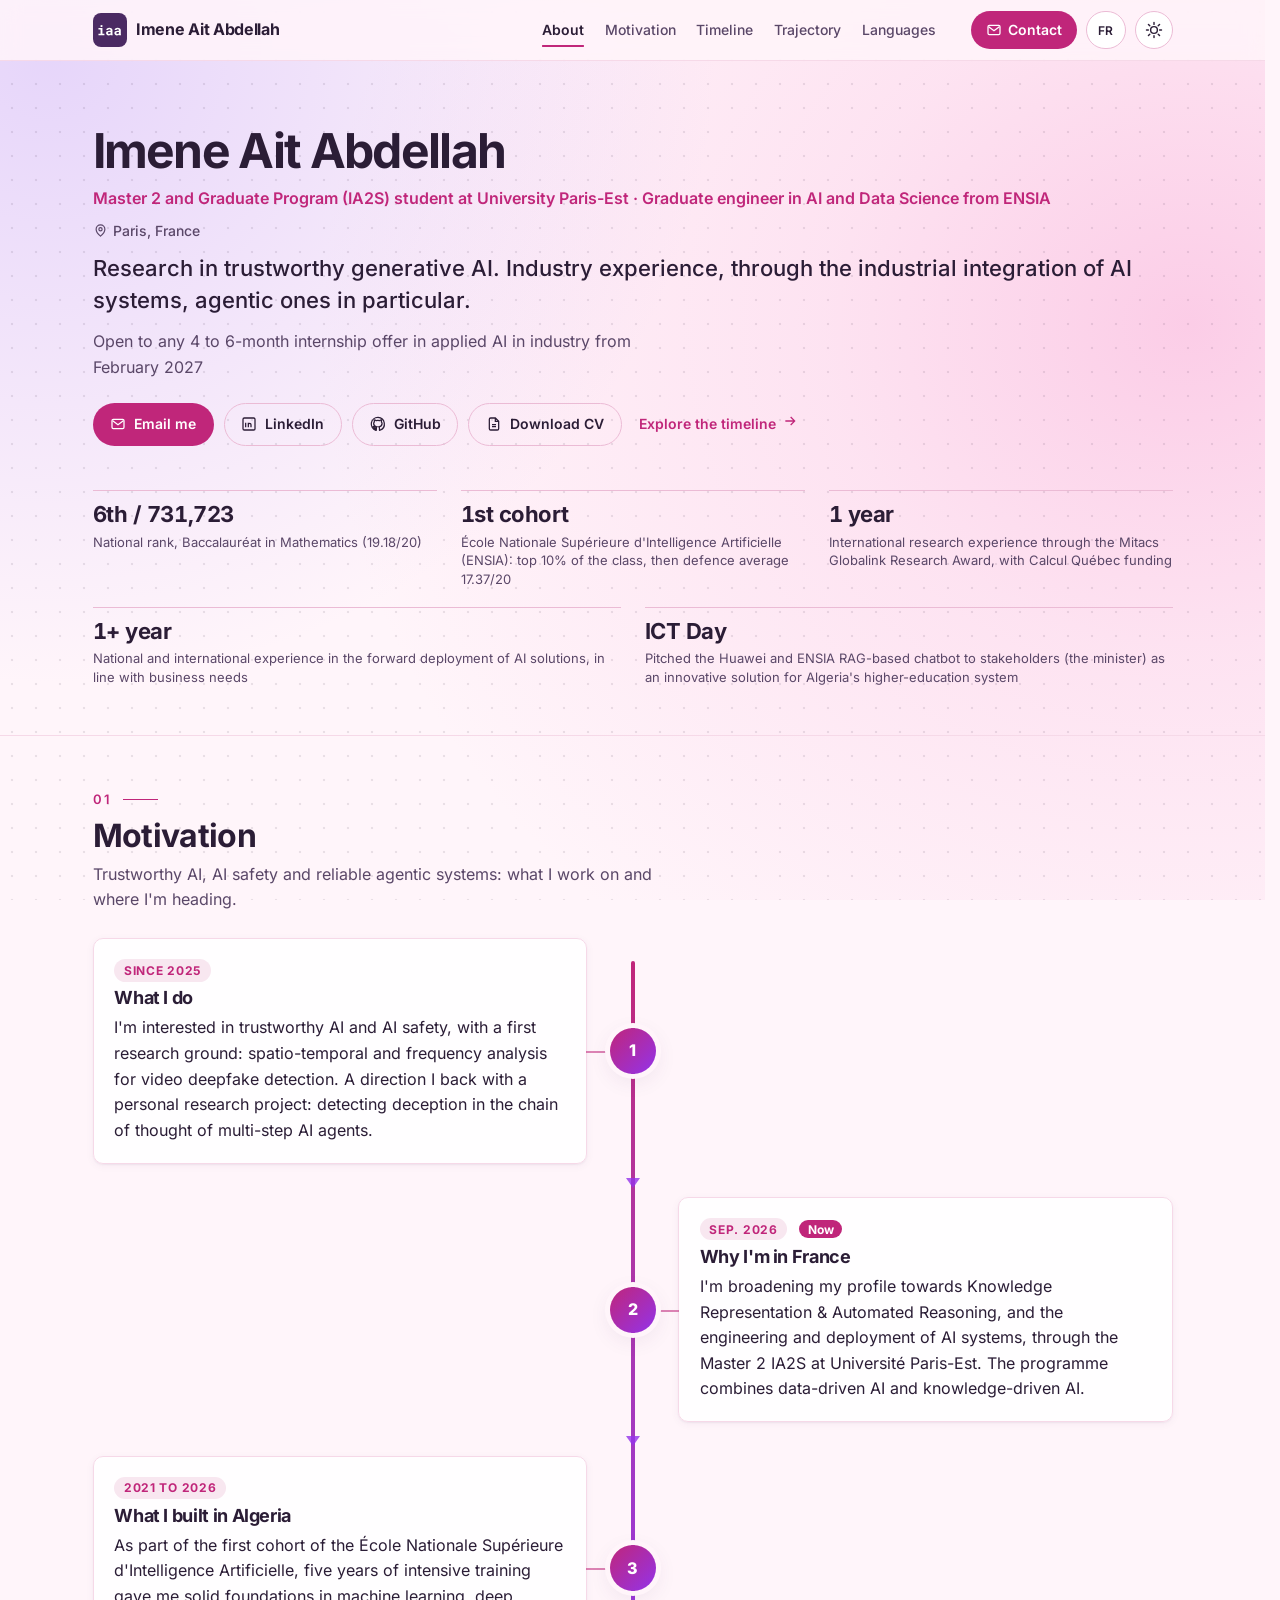
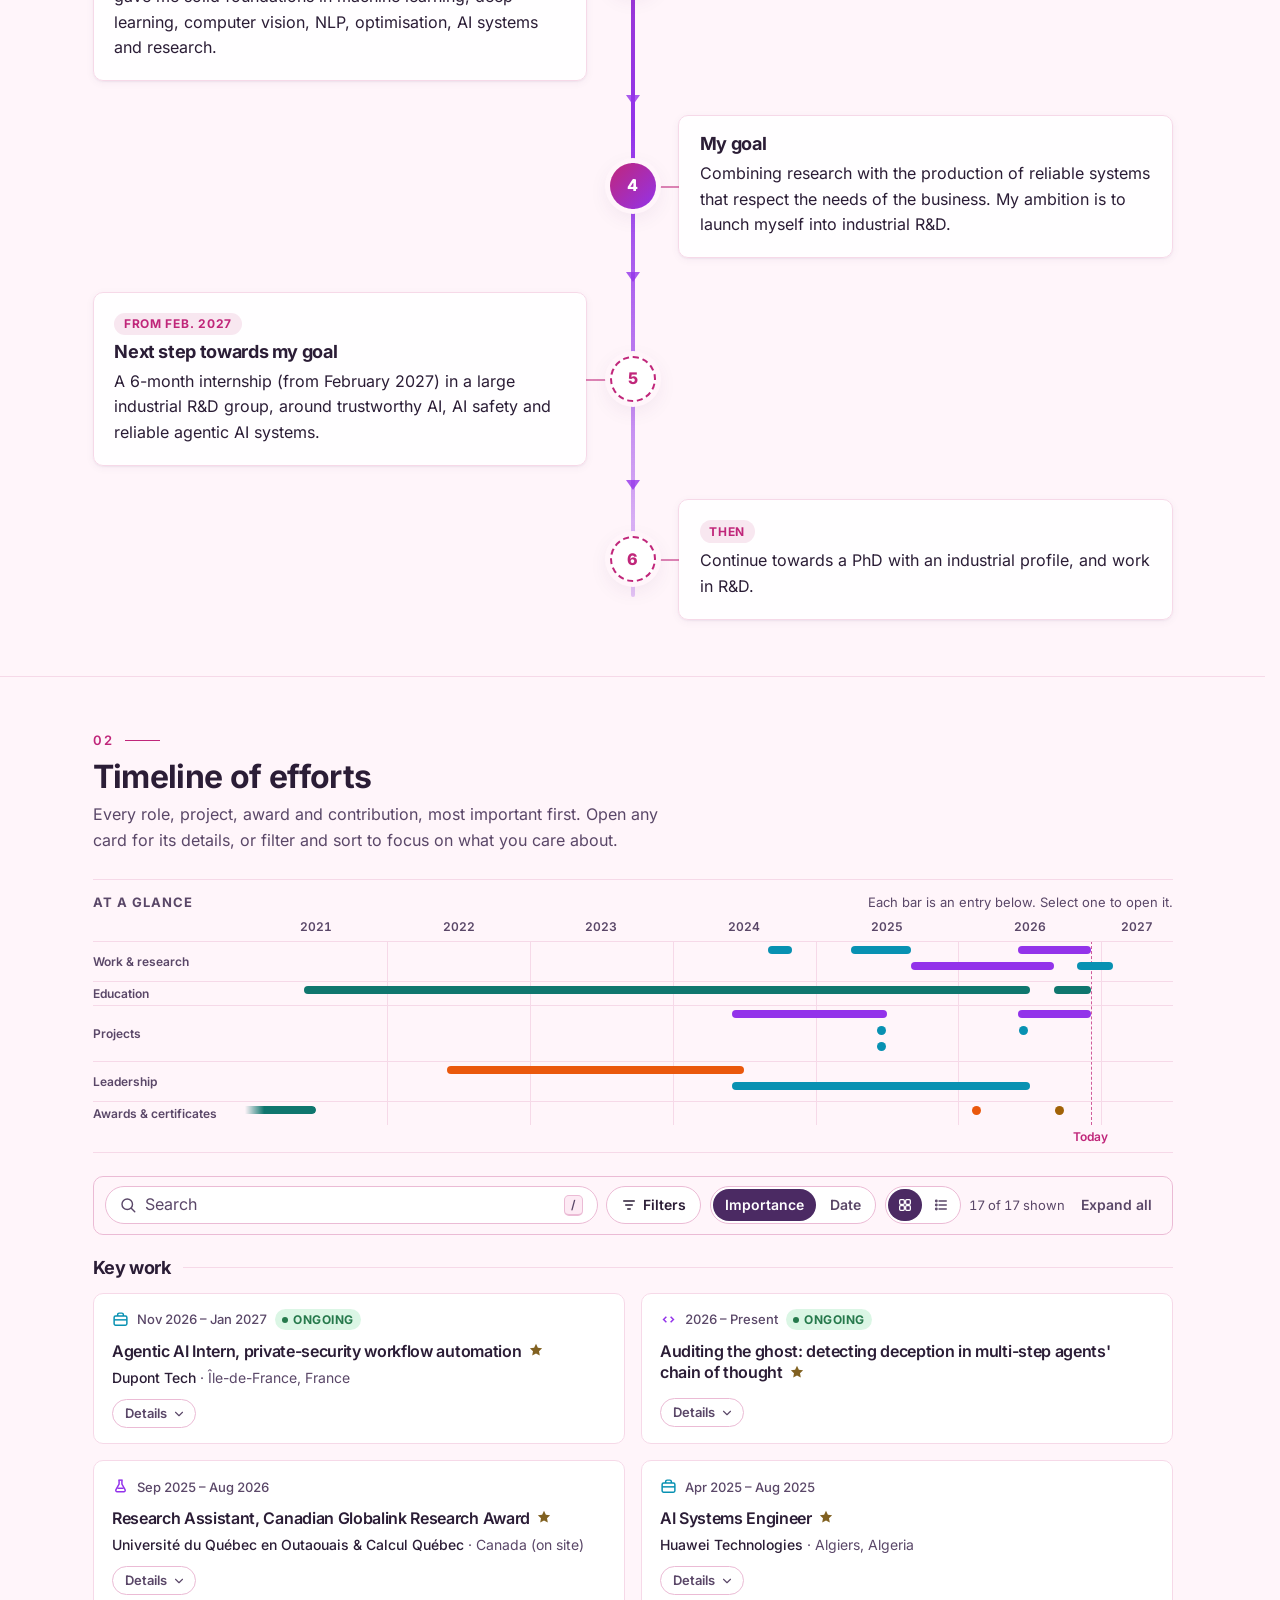
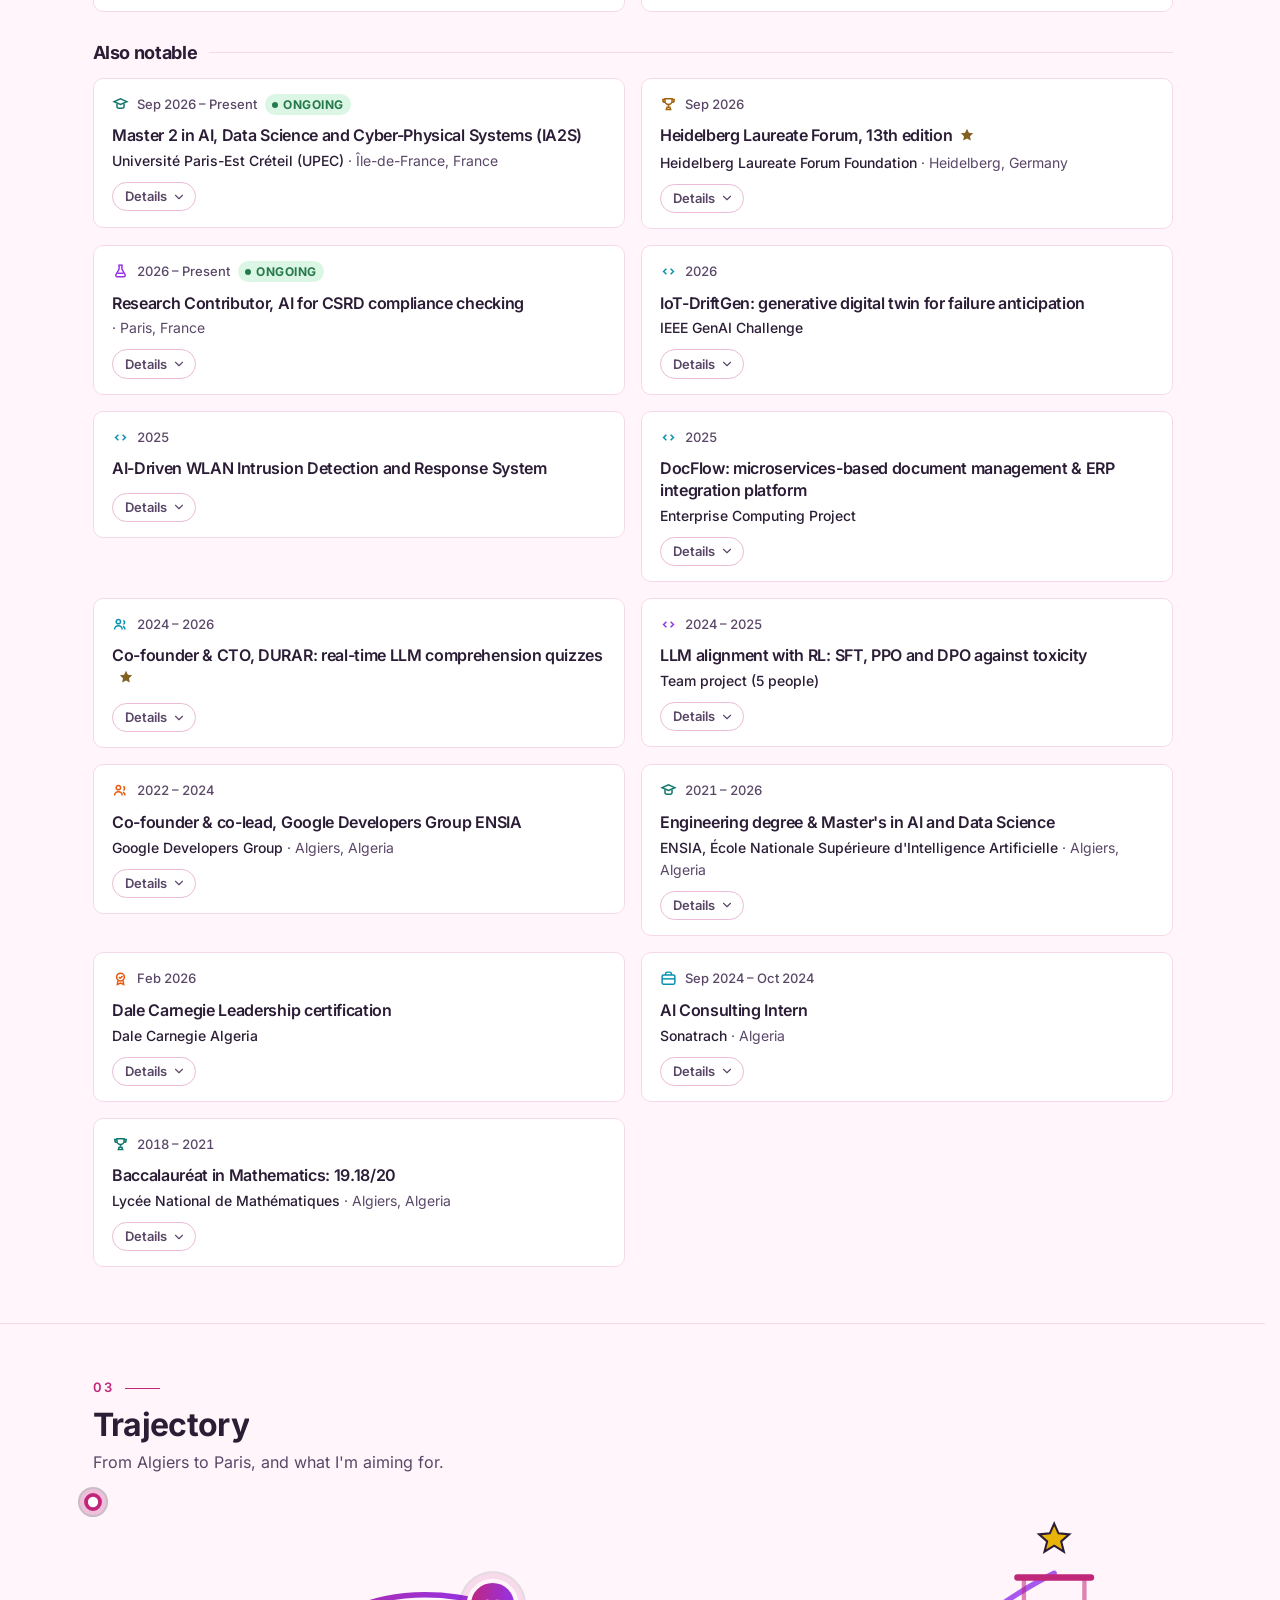
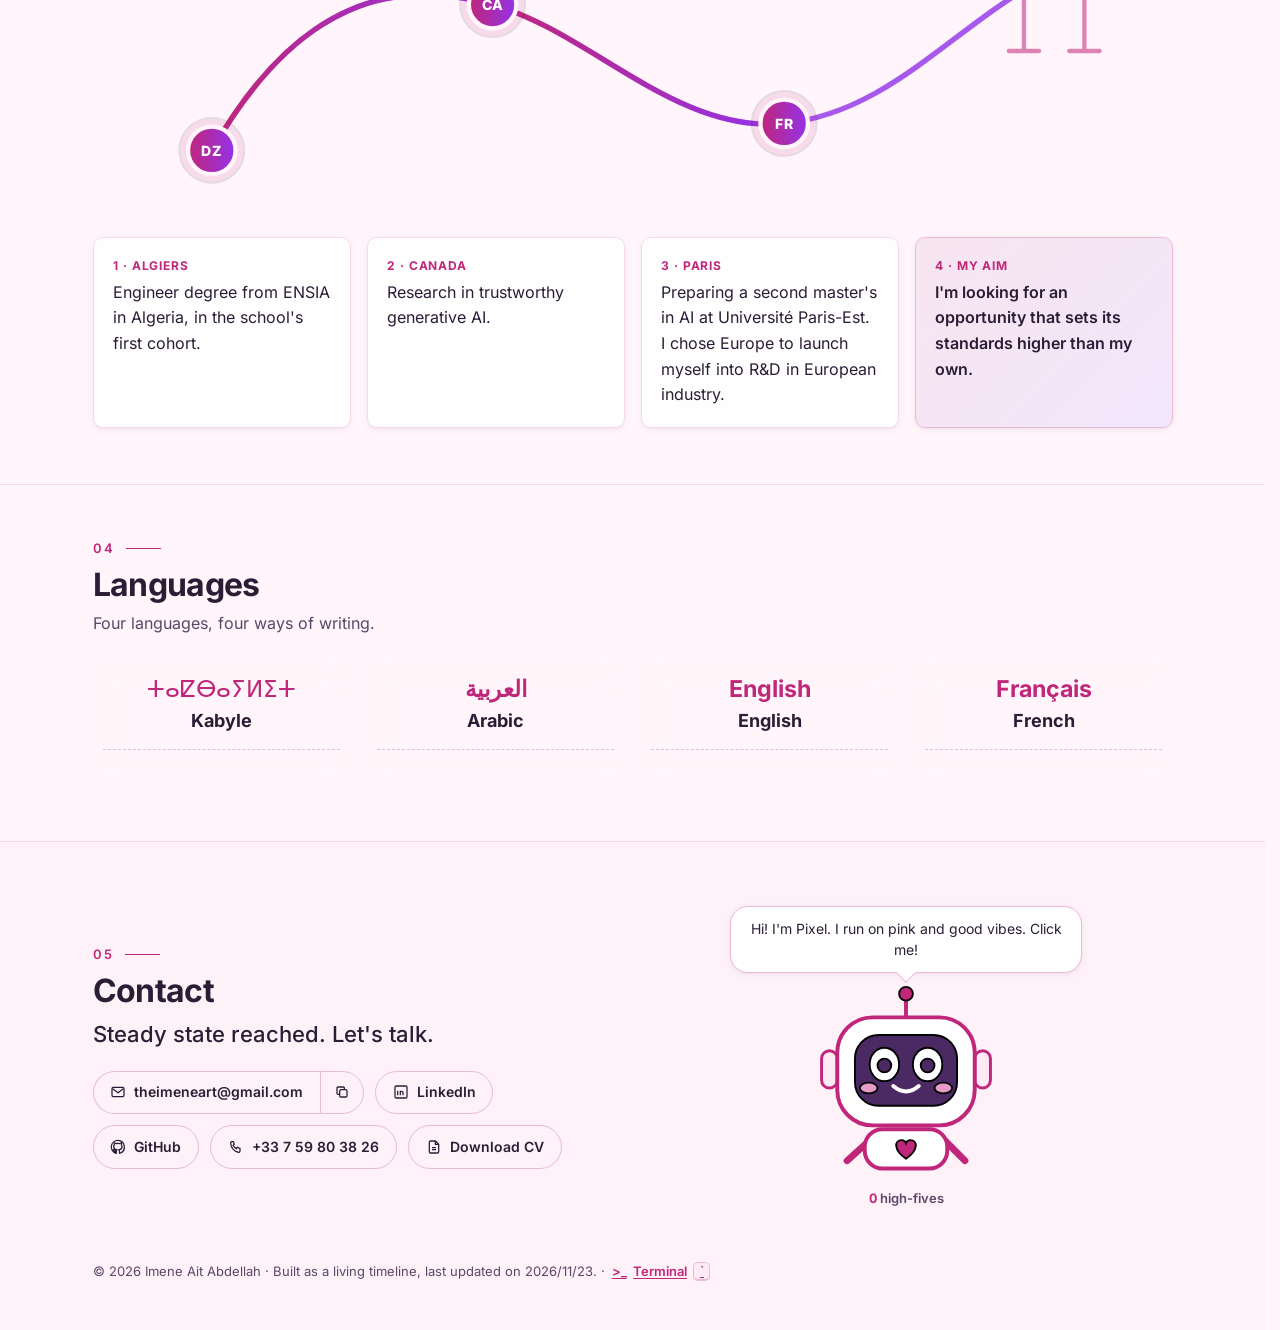
==== commit e65f9924: "modifications" ====
--- a/index.html
+++ b/index.html
@@ -7,8 +7,8 @@
        profile.pageTitle / pageDescription in data.js (app.js swaps in the
        French pair when the page is shown in French). -->
   <!-- build:meta -->
-  <title>Imene Ait Abdellah · AI Research Engineer</title>
-  <meta name="description" content="AI research engineer (Graduate & first Class of @ENSIA) and Master 2 IA2S student at @UPEC, working on visual deceptive AI (Deepfake detection) for social impact, RAG in production and agentic AI for industrial use. Looking for a 6-month internship from February 2027." />
+  <title>Imene Ait Abdellah · AI Engineer, Master 2 and Graduate Program (IA2S) at University Paris-Est</title>
+  <meta name="description" content="AI engineer (ENSIA, first cohort) and Master 2 and Graduate Program (IA2S) student at University Paris-Est, working on deepfake detection, RAG in production and agentic AI. Looking for a 6-month internship from February 2027." />
   <!-- /build:meta -->
   <meta name="author" content="Imene Ait Abdellah" />
   <meta name="color-scheme" content="light dark" />
@@ -48,7 +48,7 @@
         "@id": "https://imeneait.github.io/#website",
         "url": "https://imeneait.github.io/",
         "name": "Imene Ait Abdellah",
-        "description": "AI engineer (ENSIA, first cohort) and Master 2 IA2S student at Université Paris-Est, working on deepfake detection, RAG in production and agentic AI. Looking for a 6-month internship from February 2027.",
+        "description": "AI engineer (ENSIA, first cohort) and Master 2 and Graduate Program (IA2S) student at University Paris-Est, working on deepfake detection, RAG in production and agentic AI. Looking for a 6-month internship from February 2027.",
         "inLanguage": "en",
         "publisher": {
           "@id": "https://imeneait.github.io/#person"
@@ -58,7 +58,7 @@
         "@type": "ProfilePage",
         "@id": "https://imeneait.github.io/#profile",
         "url": "https://imeneait.github.io/",
-        "name": "Imene Ait Abdellah · AI Research Engineer"
+        "name": "Imene Ait Abdellah · AI Engineer, Master 2 and Graduate Program (IA2S) at University Paris-Est",
         "inLanguage": "en",
         "isPartOf": {
           "@id": "https://imeneait.github.io/#website"
@@ -66,7 +66,7 @@
         "mainEntity": {
           "@id": "https://imeneait.github.io/#person"
         },
-        "dateModified": "2026-11-22T00:00:00+01:00"
+        "dateModified": "2026-11-23T00:00:00+01:00"
       },
       {
         "@type": "Person",
@@ -74,8 +74,8 @@
         "name": "Imene Ait Abdellah",
         "url": "https://imeneait.github.io/",
         "image": "https://imeneait.github.io/assets/images/profile.jpg",
-        "jobTitle": "Early Career AI research Engineer with big ambitions, giant dreams",
-        "description": "Research on responsible generative AI and on putting AI systems, agentic ones in particular, into industrial use. Deepfake detection, production RAG pipelines and auditing of multi-step agents.",
+        "jobTitle": "Master 2 and Graduate Program (IA2S) student at University Paris-Est · Graduate engineer in AI and Data Science from ENSIA",
+        "description": "Research in trustworthy generative AI. Industry experience, through the industrial integration of AI systems, agentic ones in particular. Open to any 4 to 6-month internship offer in applied AI in industry from February 2027",
         "email": "mailto:theimeneart@gmail.com",
         "telephone": "+33 7 59 80 38 26",
         "address": {
@@ -95,32 +95,34 @@
         ],
         "knowsAbout": [
           "LLM fine-tuning (SFT, LoRA/QLoRA)",
-          "RL for LLMs (GRPO, PPO, DPO, RLHF, reward functions)",
-          "Hugging Face (TRL, PEFT, Transformers)",
-          "Few-shot & zero-shot learning",
-          "Transfer learning",
-          "LangChain",
-          "LangGraph",
-          "MCP",
-          "Self-correction",
-          "Azure AI",
-          "LLM-as-a-judge",
-          "Benchmarking",
-          "AUC-ROC / PR",
-          "Business KPIs",
-          "Concept drift",
-          "Adversarial testing",
-          "Python",
-          "PyTorch",
-          "Java",
-          "C++/CUDA",
-          "Kubernetes",
-          "Docker",
-          "GitHub Actions",
-          "GitLab CI",
-          "Hadoop",
-          "SQL",
-          "MLflow"
+          "RAG architectures & hybrid retrieval",
+          "Prompt engineering & context engineering",
+          "Hugging Face (Transformers, PEFT, TRL)",
+          "Model optimization & inference",
+          "Multimodal AI",
+          "Multi-agent systems",
+          "LangChain & LangGraph",
+          "Model Context Protocol (MCP)",
+          "Tool calling & API orchestration",
+          "Agent evaluation & observability",
+          "Human-in-the-loop workflows",
+          "Self-correction & LLM-as-a-judge",
+          "Python & Java",
+          "FastAPI & REST APIs",
+          "Docker & Kubernetes",
+          "CI/CD (GitHub Actions, GitLab CI)",
+          "Cloud AI deployment",
+          "MLflow & experiment tracking",
+          "Model serving & inference optimization",
+          "SQL & vector databases",
+          "LLM evaluation & benchmarking",
+          "RAG evaluation (RAGAS)",
+          "LLM observability & tracing",
+          "AI red-teaming & adversarial testing",
+          "Hallucination detection",
+          "Model performance monitoring",
+          "SHAP & LIME",
+          "Business KPIs & impact measurement"
         ],
         "sameAs": [
           "https://www.linkedin.com/in/imene-ait-abdellah",
@@ -257,9 +259,9 @@
       <nav class="site-nav" id="site-nav" aria-label="Sections" data-i18n-aria="nav_label">
         <a href="#about" data-i18n="nav_about">About</a>
         <a href="#motivation" data-i18n="nav_motivation">Motivation</a>
-        <a href="#highlights" data-i18n="nav_highlights">Highlights</a>
         <a href="#timeline" data-i18n="nav_timeline">Timeline</a>
         <a href="#trajectory" data-i18n="nav_journey">Trajectory</a>
+        <a href="#languages" data-i18n="nav_languages">Languages</a>
       </nav>
       <div class="header-actions">
         <a class="btn btn-primary btn-sm header-contact" href="#contact" id="header-contact">
@@ -295,11 +297,11 @@
       <div class="wrap hero-inner">
         <div class="hero-text">
           <!-- build:hero -->
-          <h1 class="hero-name" id="hero-name">Imene AIT ABDELLAH</h1>
-          <p class="hero-role" id="hero-role">Master 2 and Graduate Program AI student (IA2S) at University Paris-Est</p>
+          <h1 class="hero-name" id="hero-name">Imene Ait Abdellah</h1>
+          <p class="hero-role" id="hero-role">Master 2 and Graduate Program (IA2S) student at University Paris-Est · Graduate engineer in AI and Data Science from ENSIA</p>
           <p class="hero-loc" id="hero-loc"><span>Paris, France</span></p>
-          <p class="hero-tagline" id="hero-tagline">Research on responsible generative AI and on putting AI systems, agentic ones in particular, into industrial use.</p>
-          <p class="hero-summary" id="hero-summary">Deepfake detection, production RAG pipelines and auditing of multi-step agents.</p>
+          <p class="hero-tagline" id="hero-tagline">Research in trustworthy generative AI. Industry experience, through the industrial integration of AI systems, agentic ones in particular.</p>
+          <p class="hero-summary" id="hero-summary">Open to any 4 to 6-month internship offer in  AI starting from February 2027</p>
           <div class="hero-cta" id="hero-cta">
             <a class="btn btn-primary" href="mailto:theimeneart@gmail.com">Email me</a>
             <a class="btn btn-ghost" href="https://www.linkedin.com/in/imene-ait-abdellah" rel="me">LinkedIn</a>
@@ -307,20 +309,15 @@
           </div>
           <!-- /build:hero -->
         </div>
-        <div class="hero-visual">
-          <!-- "player card": photo, name, position and the rated skill groups,
-               built by app.js from profile + skills (`rating`, `abbr`) in data.js -->
-          <figure class="pcard" id="player-card" hidden></figure>
-        </div>
         <ul class="hero-stats" id="hero-stats" aria-label="Key figures" data-i18n-aria="stats_label">
           <!-- build:stats -->
-          <li><span class="stat-value">6th / 731,723</span><span class="stat-label">National rank, Baccalauréat in Mathematics (19.18/20)</span></li>
-          <li><span class="stat-value">17.37/20</span><span class="stat-label">ENSIA engineering degree, first cohort, with honours</span></li>
-          <li><span class="stat-value">0.963</span><span class="stat-label">AUC on FF++ for a 1.2M-parameter deepfake detector</span></li>
-          <li><span class="stat-value">300+</span><span class="stat-label">Pilot users of the RAG deployed at Huawei</span></li>
-          <li><span class="stat-value">0.3 s</span><span class="stat-label">Retrieval latency of the multi-step FAISS pipeline</span></li>
-          <li><span class="stat-value">4</span><span class="stat-label">Languages: Kabyle, Arabic, English, French</span></li>
-          <!-- /build:stats -->
+          <li><span class="stat-value">6th / 731,723 candidates</span><span class="stat-label">National rank, Baccalauréat in Mathematics (19.18/20)</span></li>
+          <li><span class="stat-value">1st Class Engineering School</span><span class="stat-label">École Nationale Supérieure d&#39;Intelligence Artificielle (ENSIA), graduated in Engineering and Master in AI and Data Science with an average of 17.37/20</span></li>
+          <li><span class="stat-value">1+year of International research experience</span><span class="stat-label">Selected in the Mitacs Globalink Research Award, with computational support from Calcul Québec funding</span></li>
+          <li><span class="stat-value">1+ year of National and international Industry experience</span><span class="stat-label">Worked in the forward deployment of AI solutions, in line with business needs</span></li>
+          <li><span class="stat-value">Pitched solution ICT Day</span><span class="stat-label">Presented the solution we made at Huawei to stakeholders (ministers) as an innovative solution for Algeria&#39;s higher-education system</span></li>
+          <li><span class="stat-value">3 Olympiads</span><span class="stat-label">Participated from the age of 15 in Olympiads in Mathematics with regional qualifications twice and national qualifications once </span></li>
+
         </ul>
       </div>
     </section>
@@ -332,9 +329,25 @@
           <h2 data-i18n="mo_h">Motivation</h2>
           <p class="section-sub" data-i18n="mo_sub">Trustworthy AI, AI safety and reliable agentic systems: what I work on and where I'm heading.</p>
         </div>
-        <ol class="mo-flow" id="mo-flow" aria-label="Path, in chronological order" data-i18n-aria="mo_flow">
+        <ol class="mo-flow" id="mo-flow" aria-label="My path" data-i18n-aria="mo_flow">
           <li class="mo-node">
             <span class="mo-dot" aria-hidden="true">1</span>
+            <article class="mo-card">
+              <span class="mo-when" data-i18n="mo_d2">Since 2025</span>
+              <h3 data-i18n="mo1_h">What I do</h3>
+              <p data-i18n="mo1_p">I'm interested in trustworthy AI and AI safety, with a first research ground: spatio-temporal and frequency analysis for video deepfake detection. A direction I back with a personal research project: detecting deception in the chain of thought of multi-step AI agents.</p>
+            </article>
+          </li>
+          <li class="mo-node">
+            <span class="mo-dot" aria-hidden="true">2</span>
+            <article class="mo-card">
+              <span class="mo-when" data-i18n="mo_d3">Sep. 2026</span> <span class="mo-now" data-i18n="mo_now">Now</span>
+              <h3 data-i18n="mo4_h">Why I'm in France</h3>
+              <p data-i18n="mo4_p">I'm broadening my profile towards Knowledge Representation &amp; Automated Reasoning, and the engineering and deployment of AI systems, through the Master 2 IA2S at Université Paris-Est. The programme combines data-driven AI and knowledge-driven AI.</p>
+            </article>
+          </li>
+          <li class="mo-node">
+            <span class="mo-dot" aria-hidden="true">3</span>
             <article class="mo-card">
               <span class="mo-when" data-i18n="mo_d1">2021 to 2026</span>
               <h3 data-i18n="mo3_h">What I built in Algeria</h3>
@@ -342,50 +355,28 @@
             </article>
           </li>
           <li class="mo-node">
-            <span class="mo-dot" aria-hidden="true">2</span>
-            <article class="mo-card">
-              <span class="mo-when" data-i18n="mo_d2">Since 2025</span>
-              <h3 data-i18n="mo1_h">What I do</h3>
-              <p data-i18n="mo1_p">I'm interested in trustworthy AI and AI safety. My first research ground is spatio-temporal and frequency analysis for video deepfake detection.</p>
-            </article>
-          </li>
-          <li class="mo-node is-now">
-            <span class="mo-dot" aria-hidden="true">3</span>
-            <article class="mo-card">
-              <span class="mo-when" data-i18n="mo_d3">Sep. 2026</span> <span class="mo-now" data-i18n="mo_now">Now</span>
-              <h3 data-i18n="mo4_h">Today: Master 2 and Graduate Program AI student (IA2S) at University Paris-Est</h3>
-              <p data-i18n="mo4_p">I'm broadening my profile towards Knowledge Representation &amp; Automated Reasoning, and the engineering and deployment of AI systems, agentic ones in particular. The programme combines data-driven AI and knowledge-driven AI.</p>
-            </article>
-          </li>
-          <li class="mo-node is-future">
             <span class="mo-dot" aria-hidden="true">4</span>
             <article class="mo-card">
-              <span class="mo-when" data-i18n="mo_d4">From Feb. 2027</span>
-              <h3 data-i18n="mo2_l1">Next step</h3>
-              <p data-i18n="mo2_p1">A 6-month internship (from February 2027) in a large industrial R&amp;D group, around responsible AI, AI safety and reliable agentic AI systems.</p>
+              <h3 data-i18n="mo5_h">My goal</h3>
+              <p data-i18n="mo5_p">Combining research with the production of reliable systems that respect the needs of the business. My ambition is to launch myself into industrial R&amp;D.</p>
             </article>
           </li>
           <li class="mo-node is-future">
             <span class="mo-dot" aria-hidden="true">5</span>
             <article class="mo-card">
+              <span class="mo-when" data-i18n="mo_d4">From Feb. 2027</span>
+              <h3 data-i18n="mo2_l1">Next step towards my goal</h3>
+              <p data-i18n="mo2_p1">A 6-month internship (from February 2027) in a large industrial R&amp;D group, around trustworthy AI, AI safety and reliable agentic AI systems.</p>
+            </article>
+          </li>
+          <li class="mo-node is-future">
+            <span class="mo-dot" aria-hidden="true">6</span>
+            <article class="mo-card">
               <span class="mo-when" data-i18n="mo_d5">Then</span>
-              <h3 data-i18n="mo2_l2">Long term</h3>
-              <p data-i18n="mo2_p2">Continue towards an industrial PhD (CIFRE), then work in R&amp;D.</p>
+              <p data-i18n="mo2_p2">Continue towards a PhD with an industrial profile, and work in R&amp;D.</p>
             </article>
           </li>
         </ol>
-      </div>
-    </section>
-
-    <!-- ========================== HIGHLIGHTS ========================== -->
-    <!-- Tiles for every `featured` entry in data.js, rendered by app.js -->
-    <section class="highlights-section" id="highlights" hidden>
-      <div class="wrap">
-        <div class="section-head">
-          <h2 data-i18n="hl_h">Highlights</h2>
-          <p class="section-sub" data-i18n="hl_sub">The work I'd show first. Open one to see it in context in the timeline.</p>
-        </div>
-        <div class="hl-grid" id="highlights-grid"></div>
       </div>
     </section>
 
@@ -517,8 +508,8 @@
             <h3 class="tl-tier">Also notable</h3>
             <ul class="tl-static-list">
               <li class="tl-static-item">
-                <h4>Master 2 and Graduate Program in AI, Data Science and Cyber-Physical Systems (IA2S)</h4>
-                <p class="tl-static-meta"><span>Sep 2026 – Present</span> · Université Paris-Est (UPEC) · Île-de-France, France</p>
+                <h4>Master 2 in AI, Data Science and Cyber-Physical Systems (IA2S)</h4>
+                <p class="tl-static-meta"><span>Sep 2026 – Present</span> · Université Paris-Est Créteil (UPEC) · Île-de-France, France</p>
                 <p>Master 2 for 2026 to 2027, alongside the internship search for February 2027.</p>
                 <p class="tl-static-tags">AI · Cyber-physical systems</p>
               </li>
@@ -643,6 +634,24 @@
           <li class="jr-card" data-n="3" style="--i:2"><span class="jr-place" data-i18n="jr3_l">Paris</span><p data-i18n="jr3_p">Preparing a second master's in AI at Université Paris-Est. I chose Europe to launch myself into R&amp;D in European industry.</p></li>
           <li class="jr-card jr-goalcard" data-n="4" style="--i:3"><span class="jr-place" data-i18n="jr4_l">My aim</span><p data-i18n="jr4_p">I'm looking for an opportunity that sets its standards higher than my own.</p></li>
         </ol>
+      </div>
+    </section>
+
+    <!-- ============================ LANGUAGES ============================= -->
+    <!-- One card per language, written in its own script; built by app.js from
+         the "Languages" group in data.js (this is the copy without JavaScript). -->
+    <section class="languages-section" id="languages">
+      <div class="wrap">
+        <div class="section-head">
+          <h2 data-i18n="lg_h">Languages</h2>
+          <p class="section-sub" data-i18n="lg_sub">Four languages, four ways of writing.</p>
+        </div>
+        <ul class="lang-grid" id="languages-grid">
+          <li class="lang-card" style="--i:0"><span class="lang-glyph" lang="kab-Tfng" dir="ltr" aria-hidden="true">ⵜⴰⵇⴱⴰⵢⵍⵉⵜ</span><span class="lang-name">Kabyle</span><span class="lang-script">Tifinagh</span><span class="lang-letters" lang="kab-Tfng" dir="ltr" aria-hidden="true">ⴰ ⴱ ⴳ ⴷ ⴻ ⴼ ⵣ</span></li>
+          <li class="lang-card" style="--i:1"><span class="lang-glyph" lang="ar" dir="rtl" aria-hidden="true">العربية</span><span class="lang-name">Arabic</span><span class="lang-script">Arabic script</span><span class="lang-letters" lang="ar" dir="rtl" aria-hidden="true">ا ب ت ث ج ح خ</span></li>
+          <li class="lang-card" style="--i:2"><span class="lang-glyph" lang="en" dir="ltr" aria-hidden="true">English</span><span class="lang-name">English</span><span class="lang-script">Latin alphabet</span><span class="lang-letters" lang="en" dir="ltr" aria-hidden="true">A B C D E F G</span></li>
+          <li class="lang-card" style="--i:3"><span class="lang-glyph" lang="fr" dir="ltr" aria-hidden="true">Français</span><span class="lang-name">French</span><span class="lang-script">Latin alphabet</span><span class="lang-letters" lang="fr" dir="ltr" aria-hidden="true">É È À Ç Œ Ù Ï</span></li>
+        </ul>
       </div>
     </section>
   </main>
--- a/assets/css/styles.css
+++ b/assets/css/styles.css
@@ -292,8 +292,8 @@
 /* Hero rover: the canvas assets/js/rover.js draws on, behind everything in the hero */
 .hero-fx { position: absolute; inset: 0; z-index: -1; width: 100%; height: 100%; pointer-events: none; }
 .hero-inner {
-  display: grid; grid-template-columns: minmax(0, 1.5fr) minmax(0, 1fr);
-  grid-template-areas: "text visual" "stats stats";
+  display: grid; grid-template-columns: minmax(0, 1fr);
+  grid-template-areas: "text" "stats";
   gap: clamp(1.5rem, 3.5vw, 2.75rem) clamp(1.5rem, 4vw, 3.5rem); align-items: center;
 }
 .hero-text { grid-area: text; }
@@ -333,8 +333,11 @@
 /* key figures: a spec-sheet band (hairline over each figure), not boxed cards */
 .hero-stats {
   list-style: none; margin: 0; padding: 0;
-  display: grid; grid-template-columns: repeat(3, minmax(0, 1fr)); gap: 1.1rem 1.5rem;
-}
+  display: grid; grid-template-columns: repeat(6, minmax(0, 1fr)); gap: 1.1rem 1.5rem;
+}
+/* five figures: three on the first row, two wider ones on the second */
+.hero-stats li { grid-column: span 2; }
+.hero-stats li:nth-child(n+4) { grid-column: span 3; }
 .hero-stats li { border-top: 1px solid var(--border-strong); padding-top: .7rem; min-width: 0; }
 .hero-stats .stat-value {
   display: block; font-family: var(--font-title); font-size: var(--fs-lead); font-weight: 700;
@@ -1617,7 +1620,7 @@
   .header-actions { margin-left: auto; gap: .4rem; }
 }
 @media (max-width: 860px) {
-  .hero-inner { grid-template-columns: minmax(0, 1fr); grid-template-areas: "text" "visual" "stats"; }
+  .hero-inner { grid-template-columns: minmax(0, 1fr); grid-template-areas: "text" "stats"; }
   .view-list .tl-head { grid-template-columns: 10.5rem minmax(0, 1fr); }
 }
 @media (max-width: 720px) {
@@ -1639,6 +1642,8 @@
   .hero-inner { row-gap: 1.5rem; }
   .hero-summary { margin-bottom: 1.1rem; }
   .hero-stats { grid-template-columns: repeat(2, minmax(0, 1fr)); gap: .9rem 1rem; }
+  .hero-stats li, .hero-stats li:nth-child(n+4) { grid-column: auto; }
+  .hero-stats li:last-child { grid-column: 1 / -1; }
   .pcard { --cut: 14px; max-width: none; padding: 1rem 1rem .9rem; }
   .pcard::after { --cut: 13.4px; }
   .pcard-top { gap: .75rem; padding-bottom: .75rem; }
@@ -1851,9 +1856,6 @@
   background: linear-gradient(135deg, var(--accent), #9333ea); box-shadow: 0 0 0 5px var(--bg), var(--shadow-md);
 }
 .mo-node.is-future .mo-dot { background: var(--surface); color: var(--accent); border: 2.5px dashed var(--accent); }
-.mo-node.is-now .mo-dot::before {
-  content: ""; position: absolute; inset: -4px; border-radius: 50%; border: 2px solid var(--accent); animation: mo-ping 2s ease-out infinite;
-}
 .mo-card {
   grid-row: 1; position: relative;
   background: color-mix(in srgb, var(--surface) 90%, transparent);
@@ -1878,7 +1880,6 @@
 .mo-now { margin-left: .4rem; padding: .1rem .55rem; border-radius: 999px; font-size: var(--fs-micro); font-weight: 700; background: var(--accent); color: var(--accent-ink); }
 .mo-card h3 { font-size: var(--fs-title); margin: 0 0 .4rem; }
 .mo-card p { margin: 0; color: var(--text); }
-@keyframes mo-ping { from { opacity: .9; transform: scale(1); } to { opacity: 0; transform: scale(1.55); } }
 .mo-flow.fx .mo-node { opacity: 0; transform: translateY(16px); transition: opacity .5s var(--ease), transform .5s var(--ease-out); }
 .mo-flow.fx .mo-node.is-in { opacity: 1; transform: none; }
 @media (max-width: 720px) {
@@ -1892,7 +1893,6 @@
 }
 @media (prefers-reduced-motion: reduce) {
   .mo-card { transition: none; } .mo-node:hover .mo-card { transform: none; }
-  .mo-node.is-now .mo-dot::before { animation: none; }
 }
 
 /* ------------------------------- Trajectory ------------------------------- */
@@ -1950,4 +1950,65 @@
 @media (prefers-reduced-motion: reduce) {
   .jr-bar, .jr-star { animation: none; }
   .jr-card, .jr-node { transition: none; }
-}+}
+
+/* ------------------------------- Languages -------------------------------- */
+/* one card per language, written in its own script. Tifinagh and Arabic rely on
+   system fonts (Noto Sans Tifinagh / Ebrima, Noto Sans Arabic / Segoe UI / Geeza
+   Pro); the stacks below only list fonts that carry those scripts. */
+.languages-section { padding: clamp(2rem, 5vw, 3.5rem) 0; border-top: 1px solid var(--border); }
+.lang-grid { list-style: none; margin: 0; padding: 0; display: grid; grid-template-columns: repeat(auto-fit, minmax(210px, 1fr)); gap: 1rem; }
+.lang-card {
+  position: relative;
+  display: flex;
+  flex-direction: column;
+  align-items: center;
+  text-align: center;
+  gap: .15rem;
+  padding: .65rem .6rem .55rem;
+  background: rgba(255, 255, 255, 0.08);
+  backdrop-filter: blur(12px);
+  -webkit-backdrop-filter: blur(12px);
+  border: 1px solid rgba(255, 255, 255, 0.15);
+  border-radius: var(--radius);
+  font-size: .85rem;
+  overflow: hidden;
+}
+
+.lang-card::before {
+  content: "";
+  position: absolute;
+  inset: 0 0 auto 0;
+  height: 2px;
+}
+
+.lang-card:hover {
+  transform: translateY(-2px);
+  background: rgba(255, 255, 255, 0.14);
+  border-color: var(--accent);
+  box-shadow: var(--shadow-lift);
+}
+
+.lang-glyph {
+  display: block;
+  max-width: 100%;
+  margin: .15rem 0 .1rem;
+  line-height: 1.15;
+  color: var(--accent);
+  font-size: clamp(1.1rem, 2.2vw, 1.45rem);
+  font-weight: 700;
+  overflow-wrap: anywhere;
+}
+.lang-glyph[lang="kab-Tfng"], .lang-letters[lang="kab-Tfng"] {
+  font-family: "Noto Sans Tifinagh", "Ebrima", "Segoe UI Historic", "Noto Sans", sans-serif; font-weight: 400;
+}
+.lang-glyph[lang="ar"], .lang-letters[lang="ar"] {
+  font-family: "Noto Sans Arabic", "Segoe UI", "Geeza Pro", "Tahoma", "Arial", sans-serif;
+}
+.lang-name { font-family: var(--font-title); font-weight: 700; font-size: var(--fs-title); color: var(--text); }
+.lang-script { font-size: var(--fs-meta); text-transform: uppercase; letter-spacing: .08em; color: var(--text-muted); }
+.lang-letters {
+  display: block; margin-top: .55rem; padding-top: .6rem; width: 100%; border-top: 1px dashed var(--border-strong);
+  font-size: 1.15rem; letter-spacing: .12em; color: var(--text-muted);
+}
+@media (prefers-reduced-motion: reduce) { .lang-card { transition: none; } .lang-card:hover { transform: none; } }
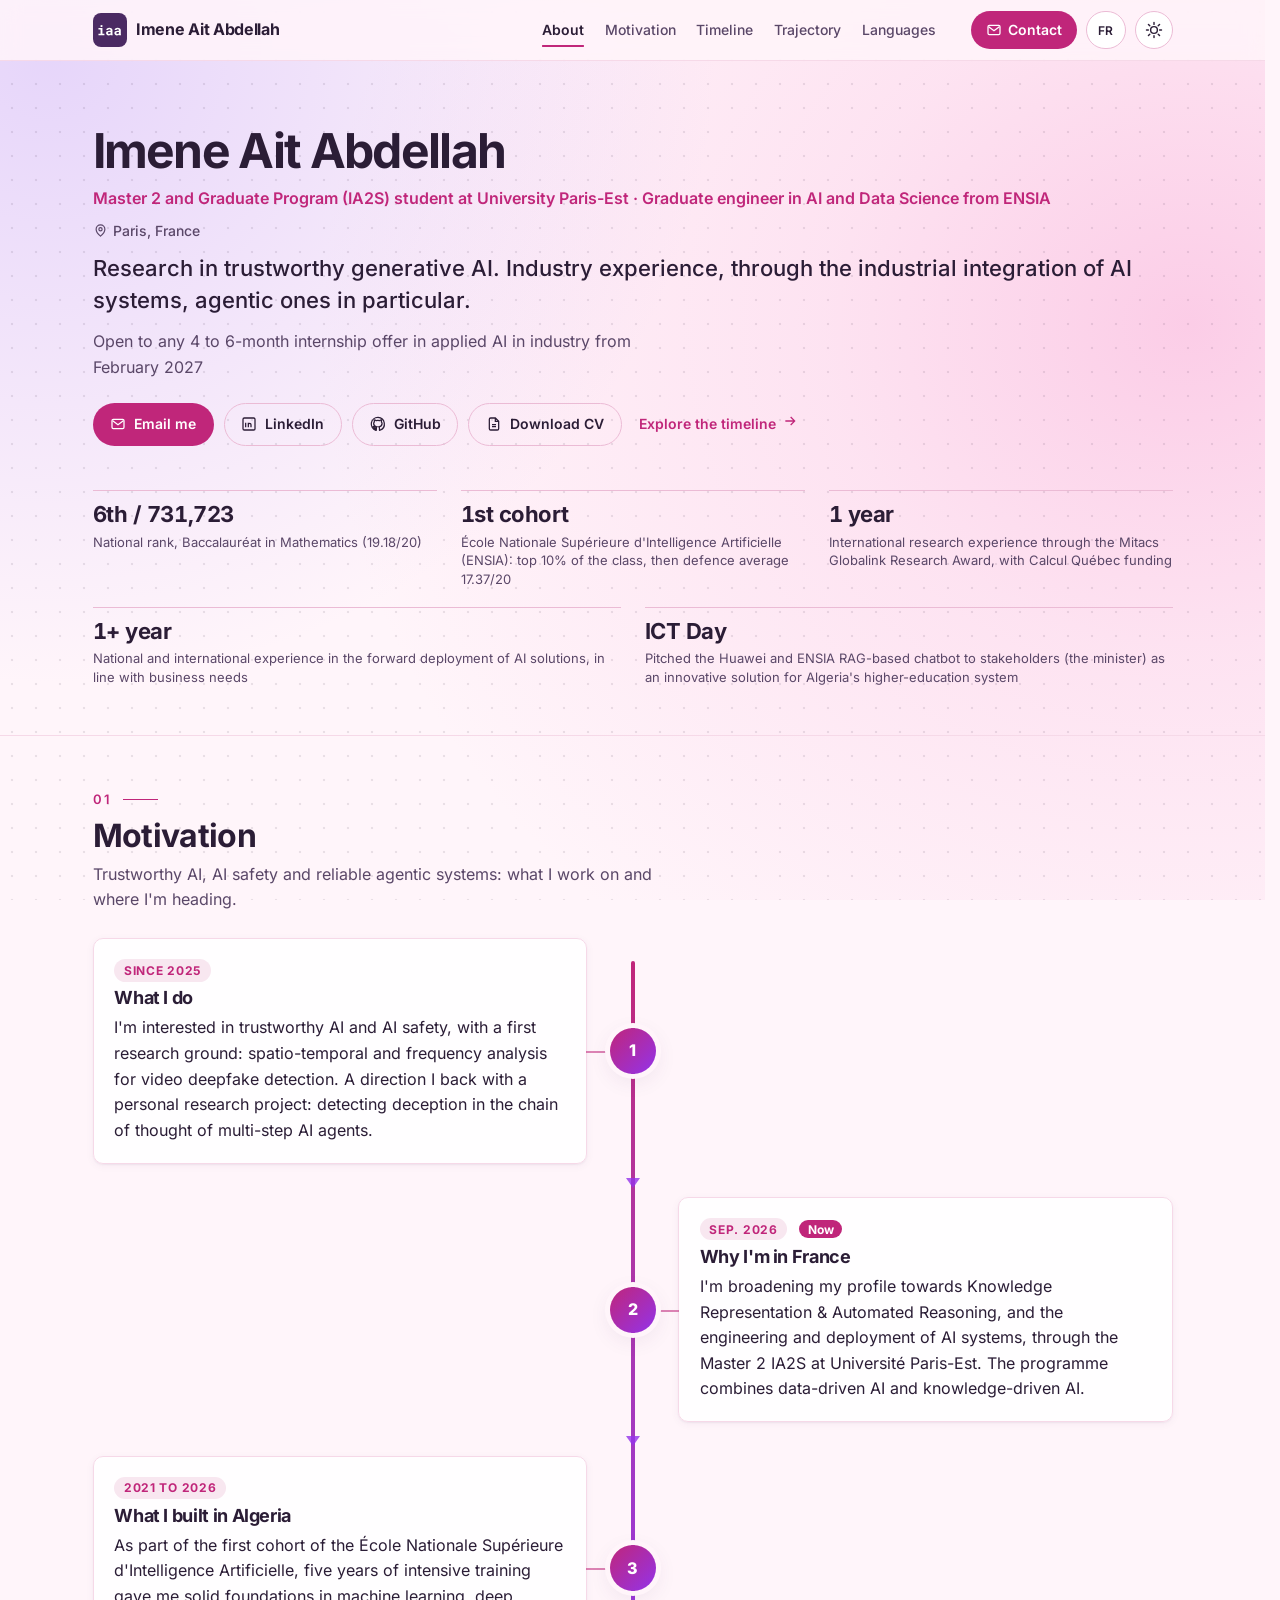
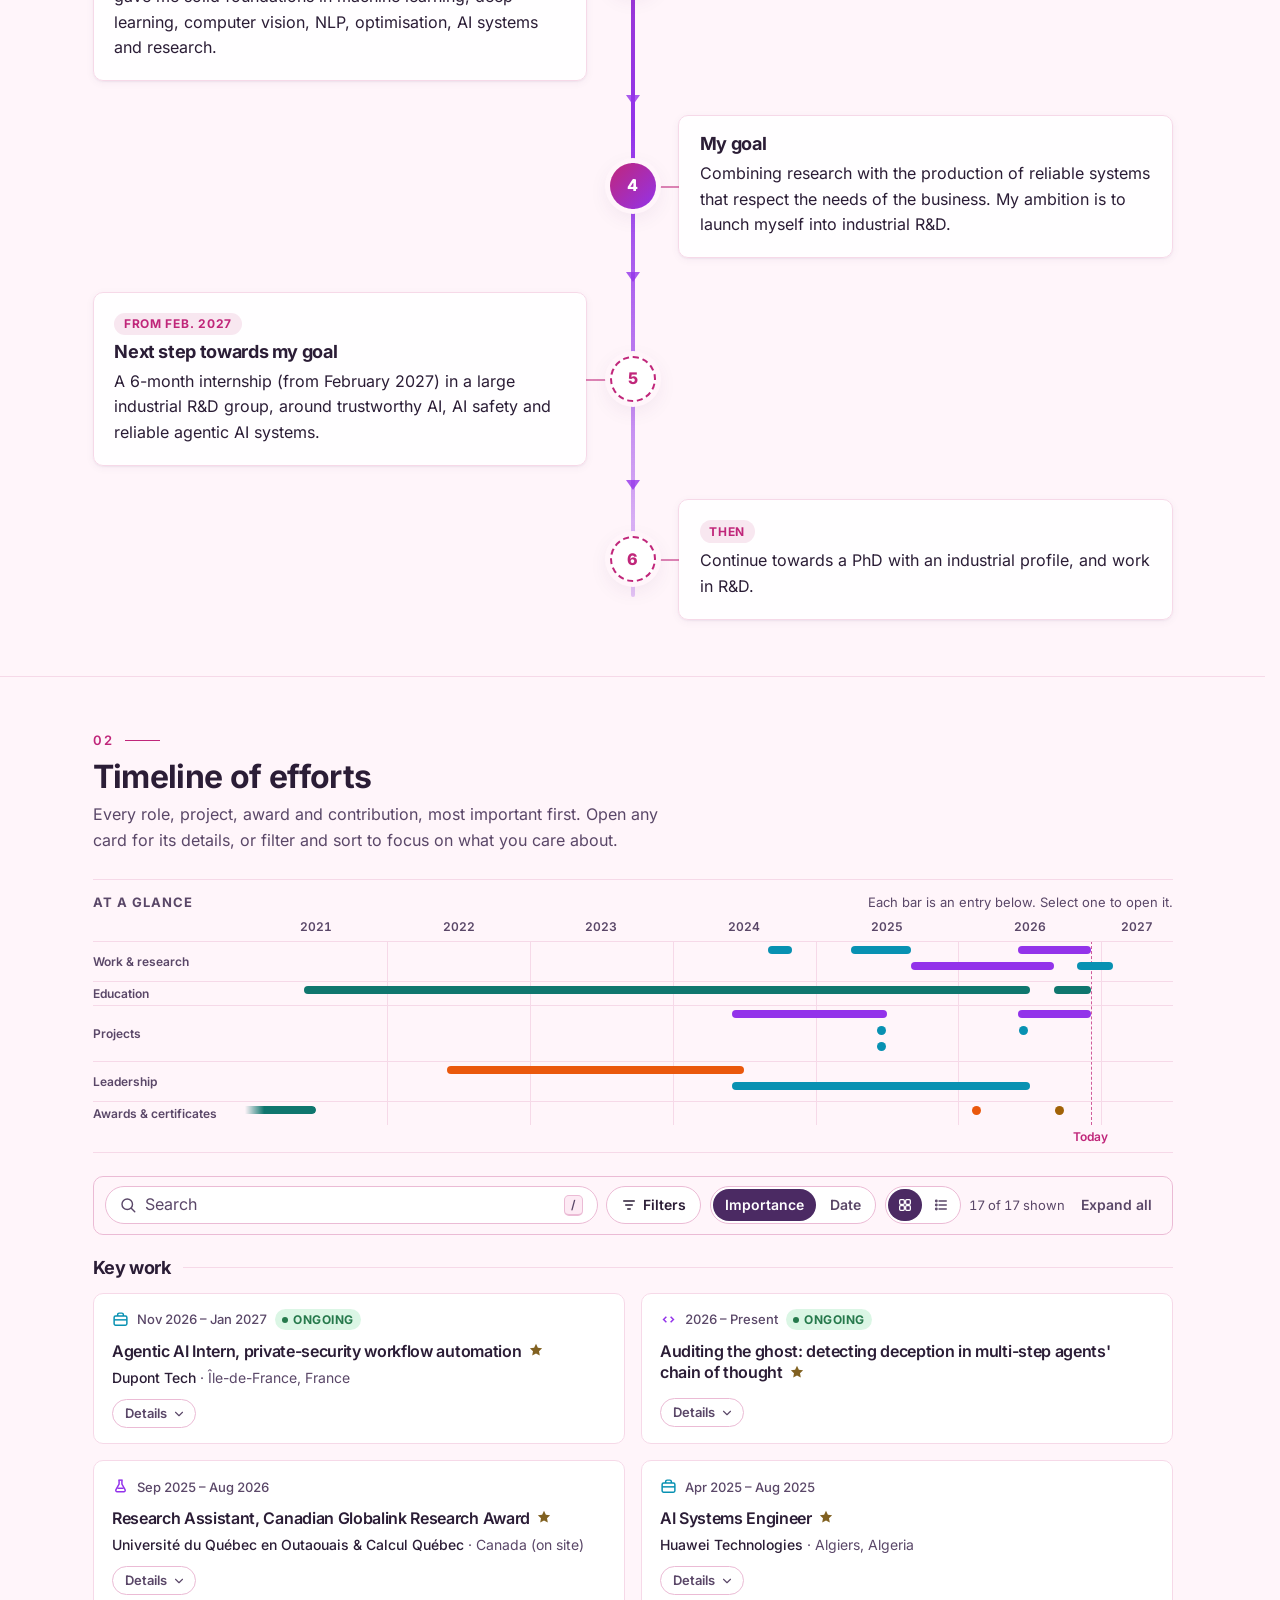
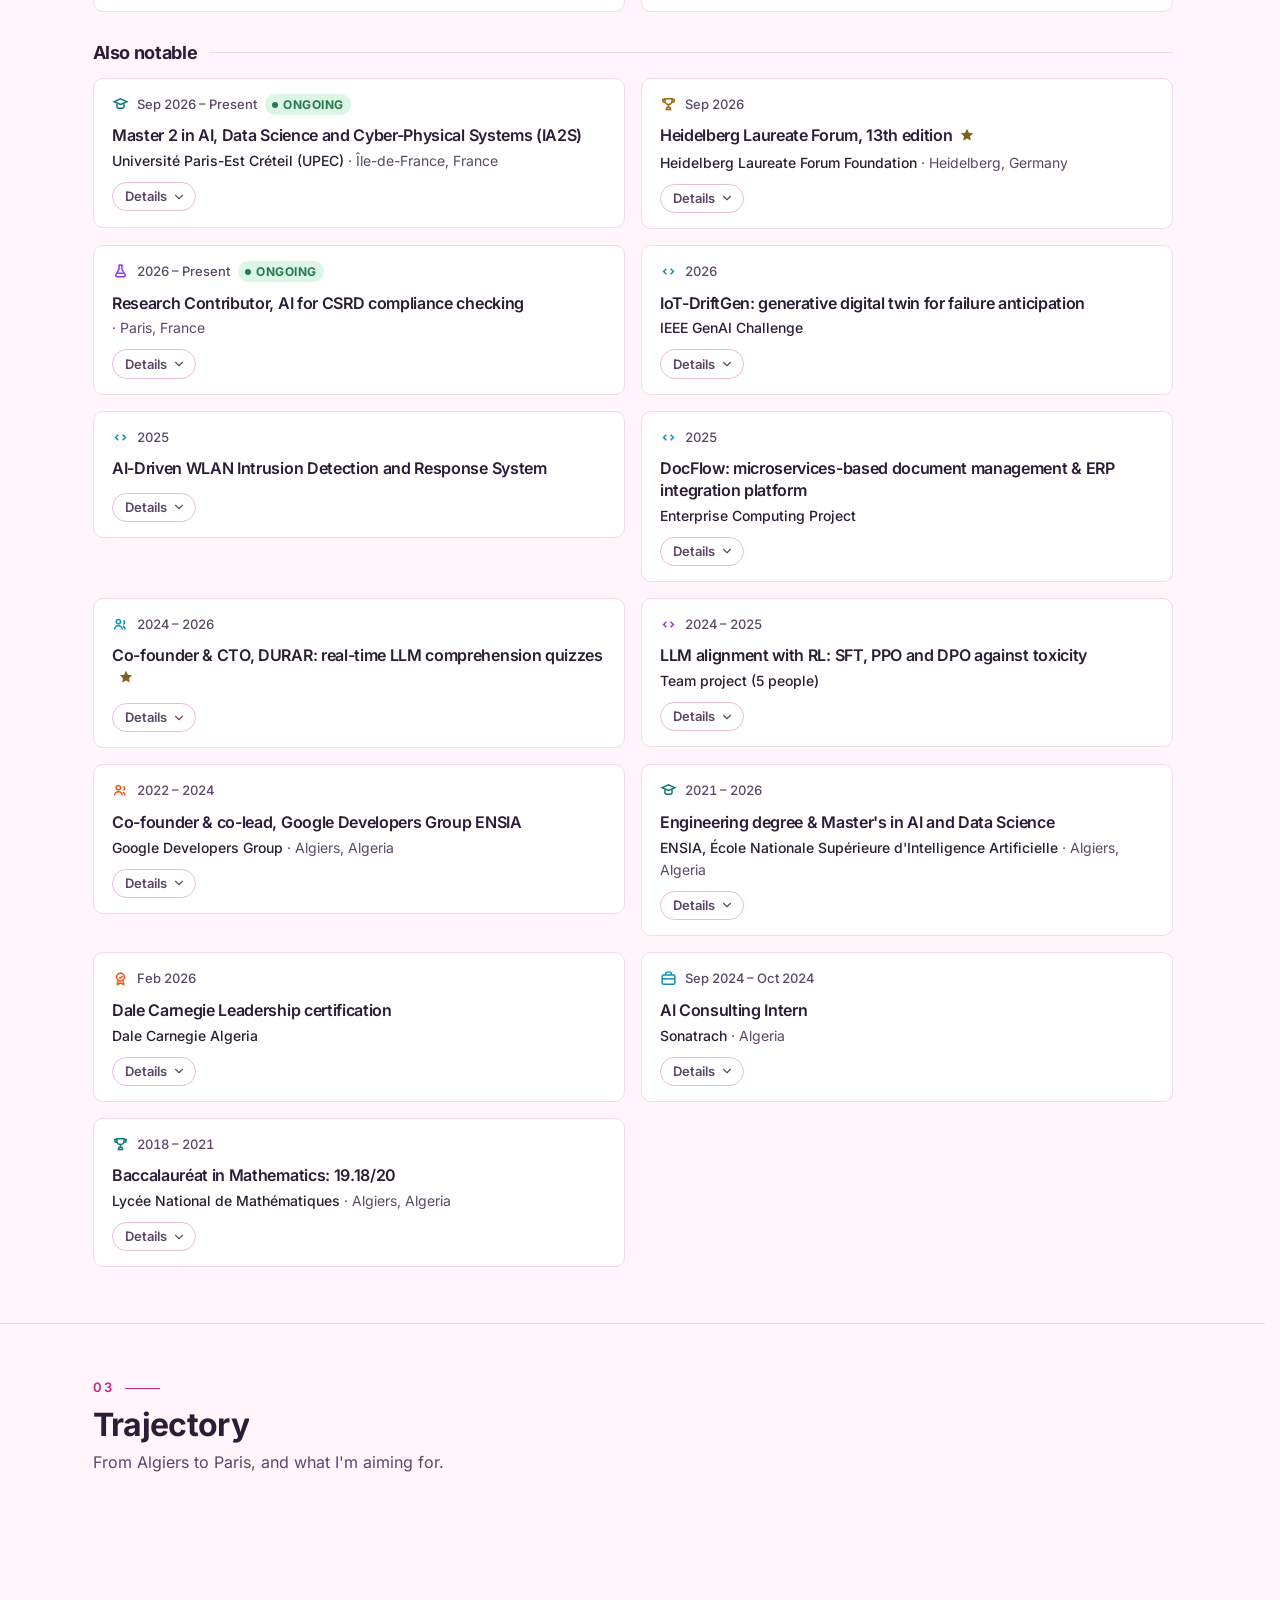
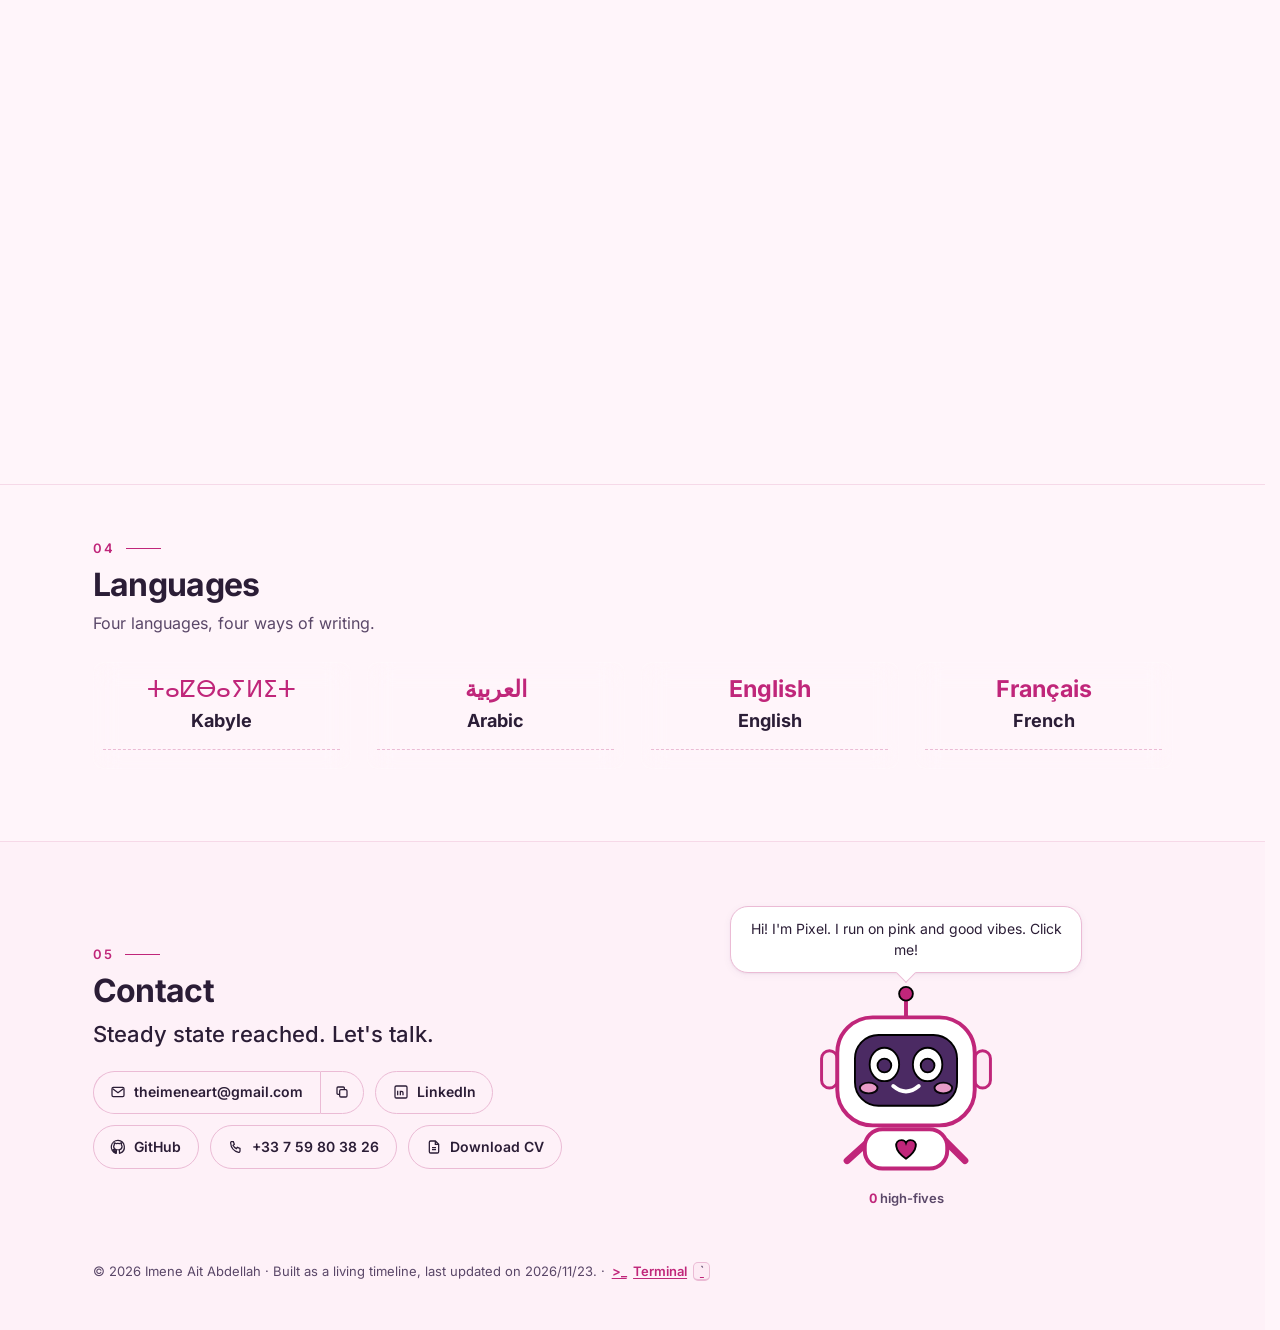
==== commit 4eda7a6e: "Regenerate portfolio files" ====
--- a/index.html
+++ b/index.html
@@ -301,7 +301,7 @@
           <p class="hero-role" id="hero-role">Master 2 and Graduate Program (IA2S) student at University Paris-Est · Graduate engineer in AI and Data Science from ENSIA</p>
           <p class="hero-loc" id="hero-loc"><span>Paris, France</span></p>
           <p class="hero-tagline" id="hero-tagline">Research in trustworthy generative AI. Industry experience, through the industrial integration of AI systems, agentic ones in particular.</p>
-          <p class="hero-summary" id="hero-summary">Open to any 4 to 6-month internship offer in  AI starting from February 2027</p>
+          <p class="hero-summary" id="hero-summary">Open to any 4 to 6-month internship offer in applied AI in industry from February 2027</p>
           <div class="hero-cta" id="hero-cta">
             <a class="btn btn-primary" href="mailto:theimeneart@gmail.com">Email me</a>
             <a class="btn btn-ghost" href="https://www.linkedin.com/in/imene-ait-abdellah" rel="me">LinkedIn</a>
@@ -311,13 +311,12 @@
         </div>
         <ul class="hero-stats" id="hero-stats" aria-label="Key figures" data-i18n-aria="stats_label">
           <!-- build:stats -->
-          <li><span class="stat-value">6th / 731,723 candidates</span><span class="stat-label">National rank, Baccalauréat in Mathematics (19.18/20)</span></li>
-          <li><span class="stat-value">1st Class Engineering School</span><span class="stat-label">École Nationale Supérieure d&#39;Intelligence Artificielle (ENSIA), graduated in Engineering and Master in AI and Data Science with an average of 17.37/20</span></li>
-          <li><span class="stat-value">1+year of International research experience</span><span class="stat-label">Selected in the Mitacs Globalink Research Award, with computational support from Calcul Québec funding</span></li>
-          <li><span class="stat-value">1+ year of National and international Industry experience</span><span class="stat-label">Worked in the forward deployment of AI solutions, in line with business needs</span></li>
-          <li><span class="stat-value">Pitched solution ICT Day</span><span class="stat-label">Presented the solution we made at Huawei to stakeholders (ministers) as an innovative solution for Algeria&#39;s higher-education system</span></li>
-          <li><span class="stat-value">3 Olympiads</span><span class="stat-label">Participated from the age of 15 in Olympiads in Mathematics with regional qualifications twice and national qualifications once </span></li>
-
+          <li><span class="stat-value">6th / 731,723</span><span class="stat-label">National rank, Baccalauréat in Mathematics (19.18/20)</span></li>
+          <li><span class="stat-value">1st cohort</span><span class="stat-label">École Nationale Supérieure d&#39;Intelligence Artificielle (ENSIA): top 10% of the class, then defence average 17.37/20</span></li>
+          <li><span class="stat-value">1 year</span><span class="stat-label">International research experience through the Mitacs Globalink Research Award, with Calcul Québec funding</span></li>
+          <li><span class="stat-value">1+ year</span><span class="stat-label">National and international experience in the forward deployment of AI solutions, in line with business needs</span></li>
+          <li><span class="stat-value">ICT Day</span><span class="stat-label">Pitched the Huawei and ENSIA RAG-based chatbot to stakeholders (the minister) as an innovative solution for Algeria&#39;s higher-education system</span></li>
+          <!-- /build:stats -->
         </ul>
       </div>
     </section>
